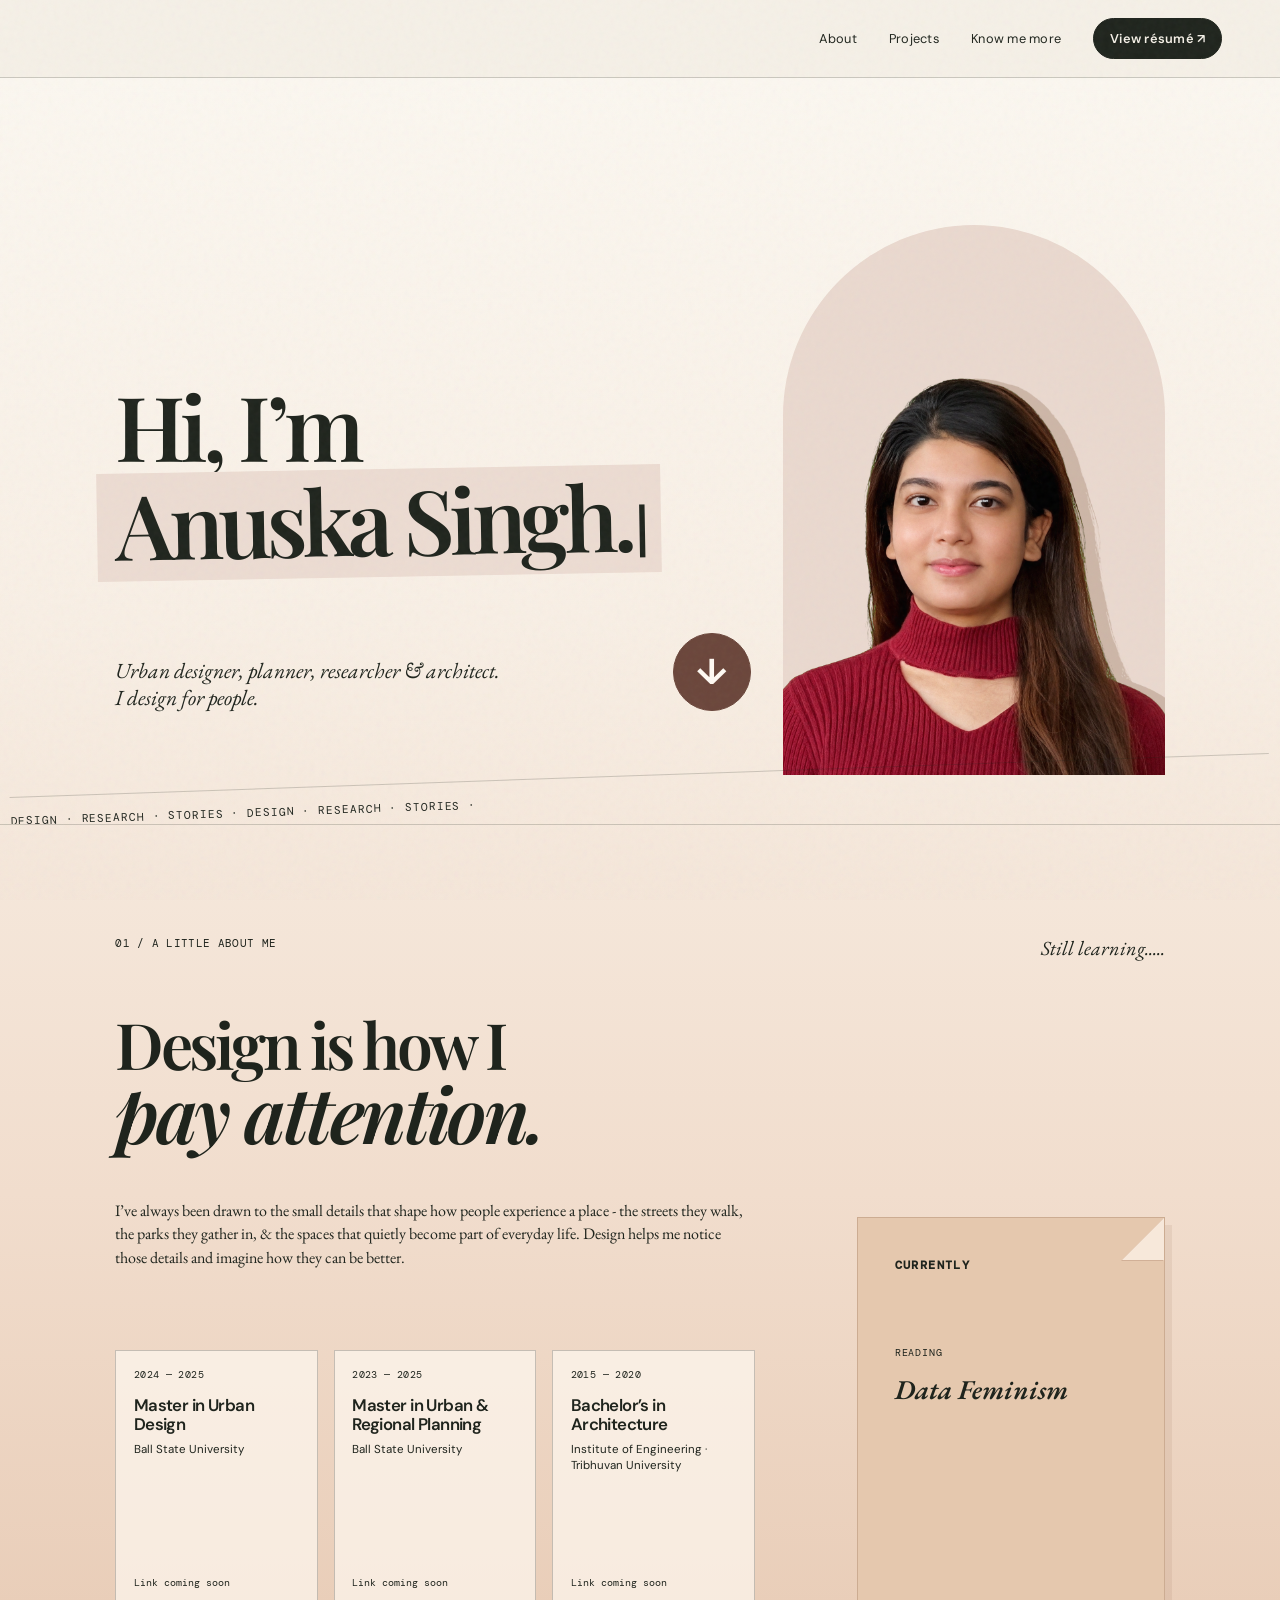
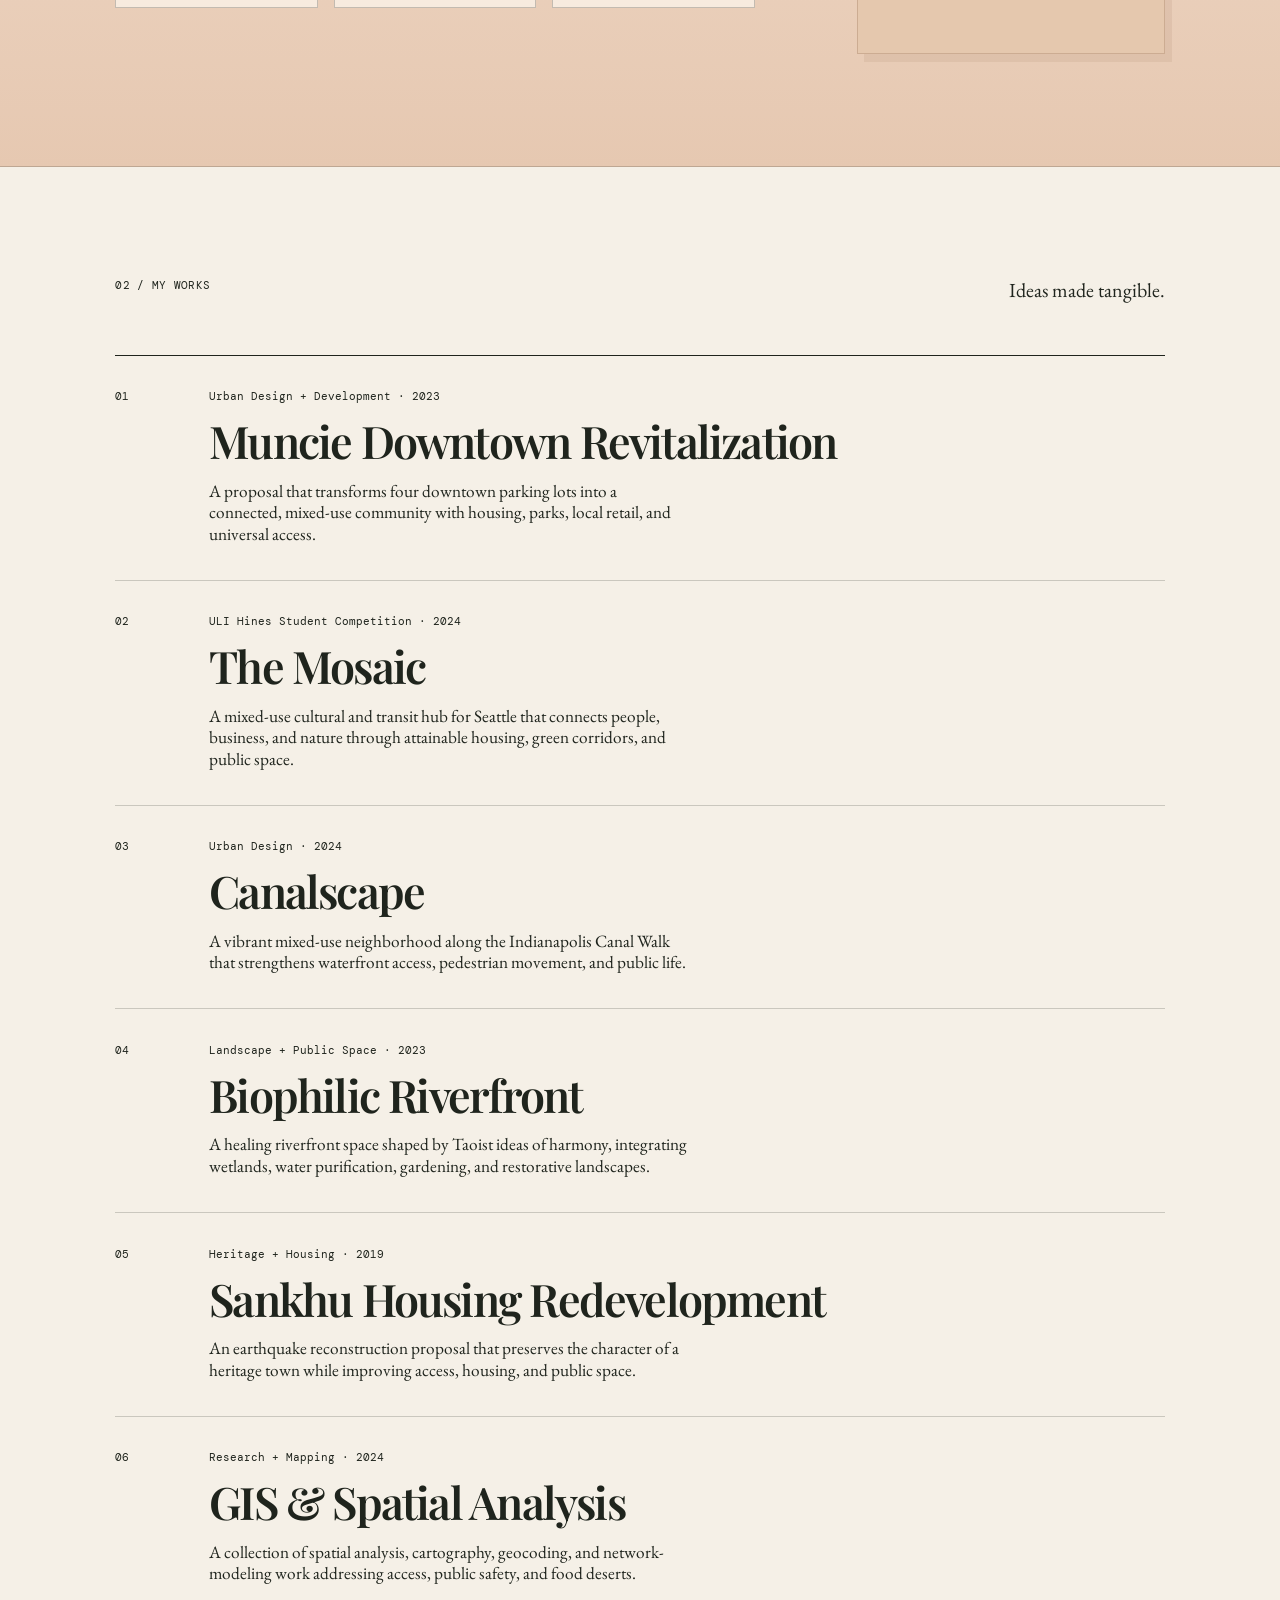
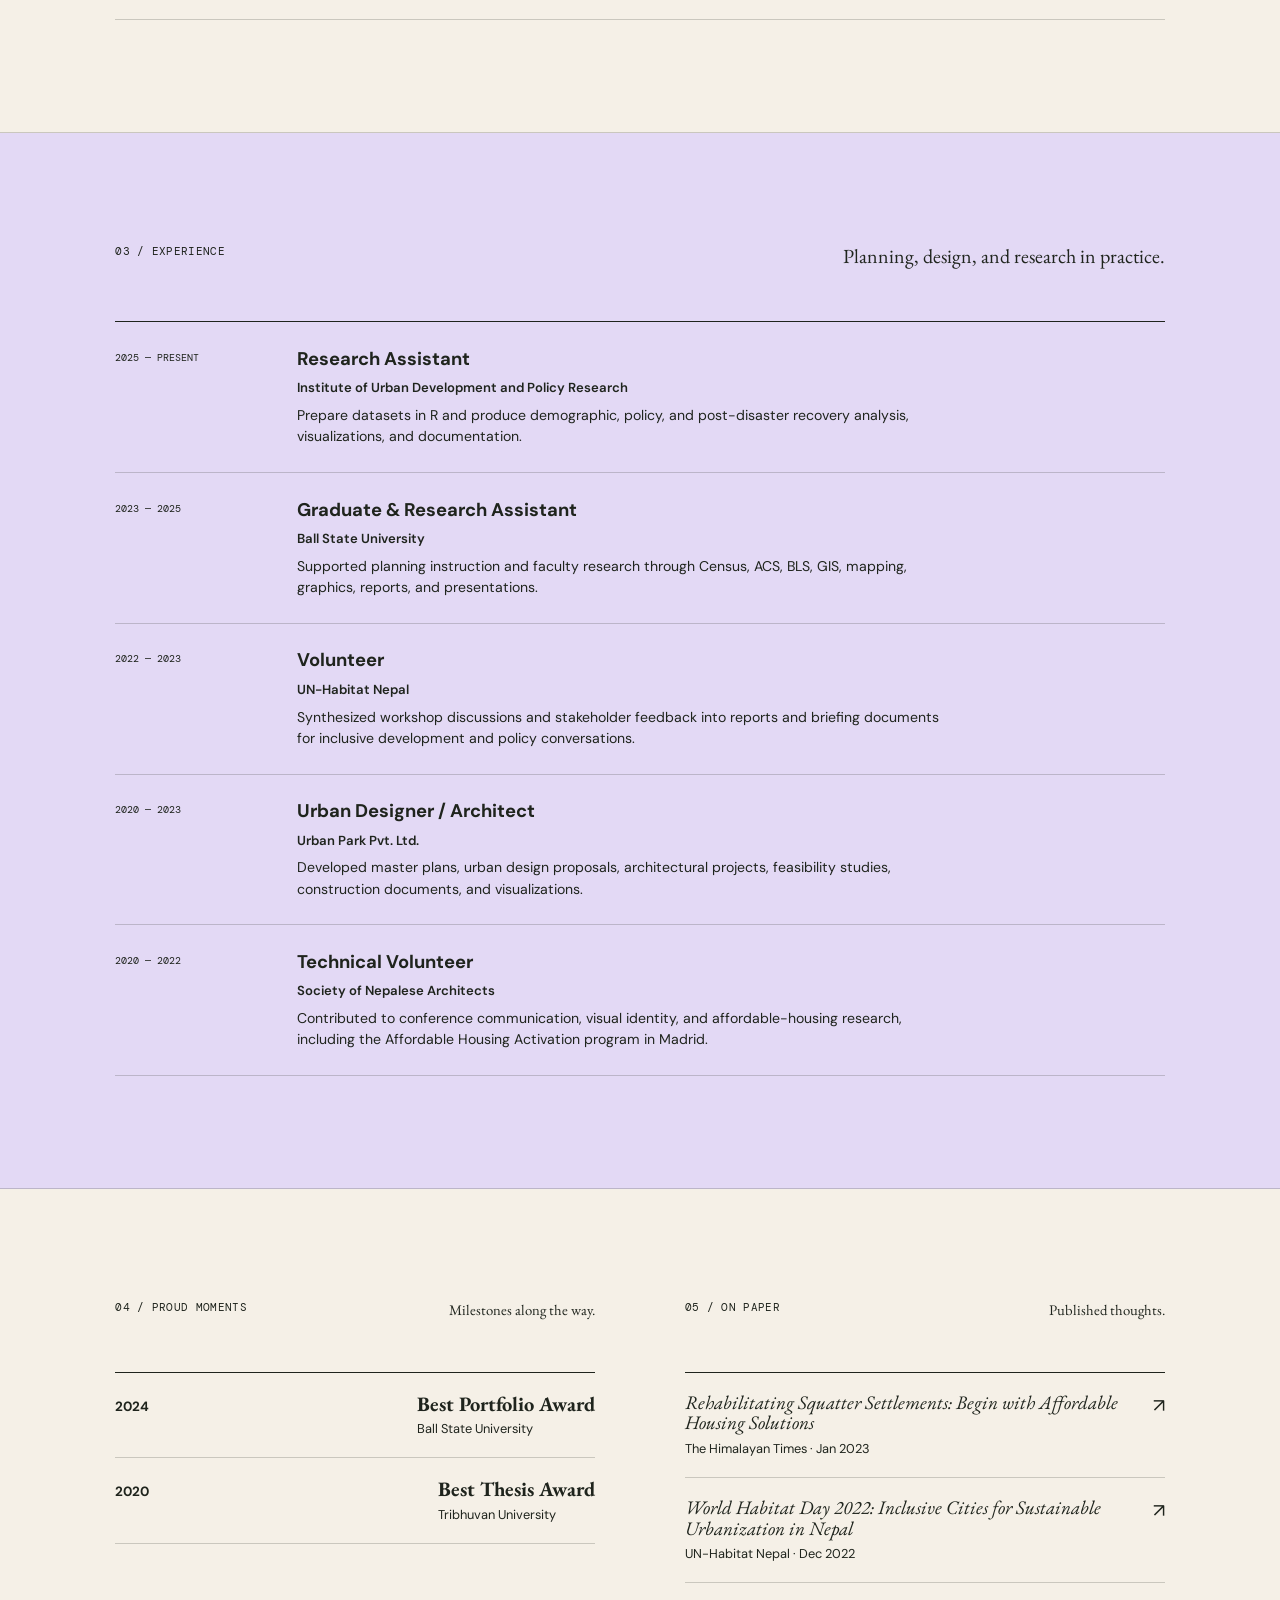
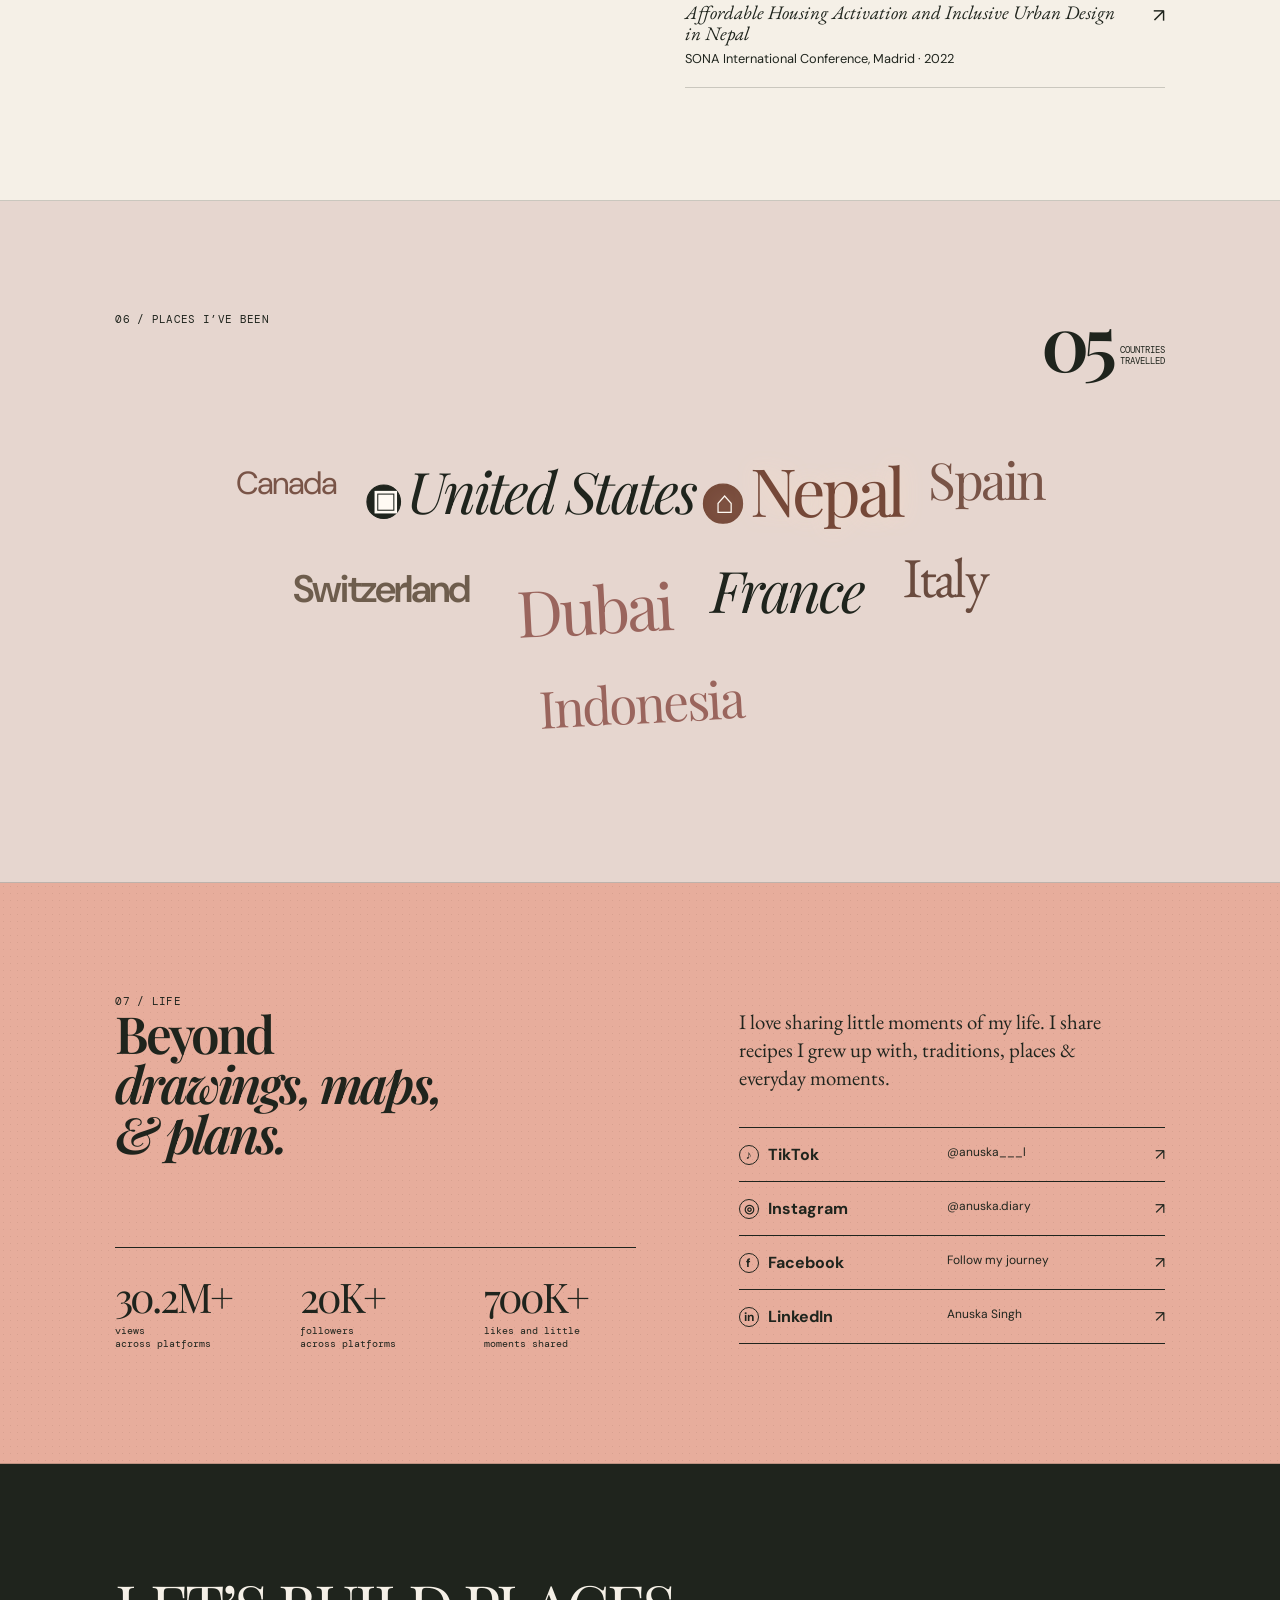
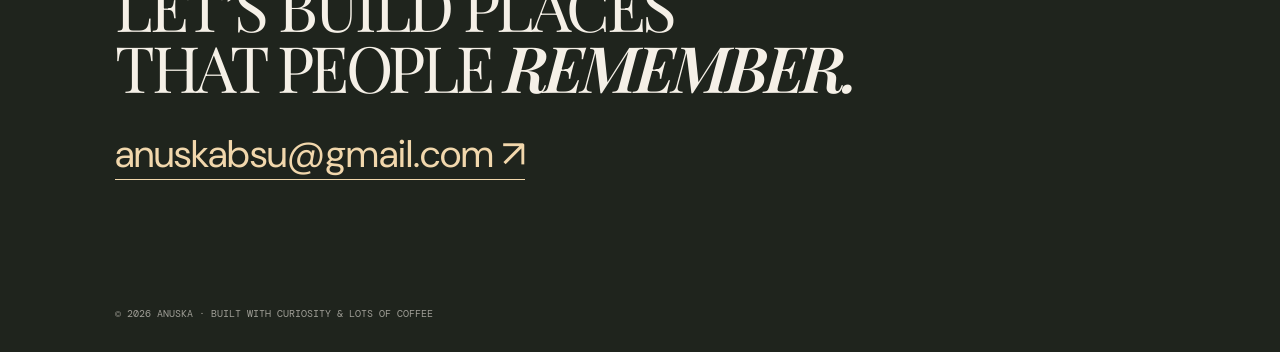
==== index.html @ 892e67b0 "Initial commit for portfolio site" ====
<!doctype html>
<html lang="en">
  <head>
    <meta charset="UTF-8" />
    <meta name="viewport" content="width=device-width, initial-scale=1.0" />
    <meta name="description" content="The portfolio of Anuska Singh — urban designer, planner, and researcher." />
    <title>Anuska Singh — Portfolio</title>
    <link rel="preconnect" href="https://fonts.googleapis.com" />
    <link rel="preconnect" href="https://fonts.gstatic.com" crossorigin />
    <link href="https://fonts.googleapis.com/css2?family=DM+Mono:wght@400;500&family=DM+Sans:opsz,wght@9..40,400;9..40,500;9..40,600;9..40,700&family=EB+Garamond:ital,wght@0,400;0,500;0,600;1,400;1,500;1,600&family=Playfair+Display:ital,wght@0,600;0,700;1,600&display=swap" rel="stylesheet" />
    <link rel="stylesheet" href="style.css" />
    <style>
      .travel-map-wrap { position:relative; overflow:hidden; border:1px solid rgba(31,36,29,.28); background:#fffaf3; aspect-ratio:1.82; }.travel-map-base { width:100%; height:100%; display:block; object-fit:cover; opacity:.88; mix-blend-mode:multiply; }.travel-route { position:absolute; inset:0; width:100%; height:100%; overflow:visible; }.travel-route path { fill:none; stroke:#6b463b; stroke-width:2.3; stroke-dasharray:8 10; animation:route-draw 6s linear infinite; }.travel-route .route-arrow { fill:#6b463b; }.map-pin { position:absolute; z-index:2; width:15px; height:15px; border:2px solid #fffaf3; border-radius:50%; background:#b66f5e; box-shadow:0 1px 7px #1f241d55; transform:translate(-50%,-50%); }.map-pin::after { content:attr(data-label); position:absolute; left:50%; bottom:calc(100% + .5rem); transform:translateX(-50%); padding:.25rem .4rem; background:#fffaf3e8; color:#1f241d; font:.55rem "DM Mono",monospace; white-space:nowrap; opacity:0; pointer-events:none; transition:opacity .2s; }.map-pin:hover::after { opacity:1; }.map-pin.home { width:22px; height:22px; background:#754838; box-shadow:0 0 0 5px #f5ddcac7, 0 1px 7px #1f241d55; animation:home-pulse 3.2s ease-in-out infinite; }.map-pin.current { width:19px; height:19px; background:#1f241d; box-shadow:0 0 0 4px #e7c3a8c7, 0 1px 7px #1f241d55; }.map-legend { position:absolute; left:1rem; bottom:1rem; z-index:3; display:flex; gap:1rem; padding:.6rem .75rem; background:#fffaf3e8; border:1px solid rgba(31,36,29,.2); font:.62rem "DM Mono",monospace; }.map-legend span { display:flex; align-items:center; gap:.35rem; }.map-dot { width:.65rem; height:.65rem; border-radius:50%; display:inline-block; }.home-dot { background:#754838; }.current-dot { background:#1f241d; }.travel-dot { width:.45rem; height:.45rem; background:#b66f5e; } @keyframes home-pulse { 50% { transform:translate(-50%,-50%) scale(1.13); } } @keyframes route-draw { to { stroke-dashoffset:-180; } } @media (max-width:700px) { .travel-map-wrap { aspect-ratio:1.2; }.travel-map-base { object-fit:cover; }.map-legend { left:.6rem; right:.6rem; bottom:.6rem; justify-content:space-between; gap:.25rem; font-size:.52rem; } }
      .travel-map-base { object-fit:contain; opacity:1; mix-blend-mode:normal; }.travel-route path { stroke-width:1.15; stroke-dasharray:2 4; animation:route-draw 8s linear infinite; }.route-dot { fill:#6b463b; }.map-pin { display:grid; place-items:center; color:#fffaf3; font:700 .55rem/1 "DM Sans",sans-serif; }.map-pin::before { content:"✦"; }.map-pin.home::before { content:"⌂"; font-size:.75rem; }.map-pin.current::before { content:"→"; font-size:.9rem; }.map-section .section-heading { align-items:flex-start; }.travel-summary { display:flex; align-items:flex-end; gap:.55rem; margin-left:auto; }.travel-summary strong { font:600 clamp(3.2rem,6vw,5.5rem)/.72 "Playfair Display",serif; letter-spacing:-.08em; }.travel-summary span { padding-bottom:.12rem; font:.57rem/1.15 "DM Mono",monospace; text-transform:uppercase; }.map-legend { top:1rem; right:1rem; bottom:auto; left:auto; align-items:center; gap:.7rem; padding:.7rem .9rem; border-radius:999px; background:#fffaf3ee; }.map-legend p { display:flex; flex-direction:column; margin:0; line-height:1; }.map-legend p b { font:.7rem "DM Sans",sans-serif; }.map-legend p span { margin-top:.22rem; font:.5rem "DM Mono",monospace; text-transform:uppercase; letter-spacing:.06em; }.map-legend > i { font:1.05rem/1 "EB Garamond",serif; font-style:normal; color:#9b6657; }.map-legend .map-dot { display:none; }.about-copy,.fact-card { min-width:0; }.about-copy > p { max-width:100%; font-size:.92rem; line-height:1.48; }.about-copy h2 em { display:inline-block; font-size:1.2em; }.fact-card { position:relative; overflow:hidden; background:#e5c8ae; border:1px solid #9a725b55; box-shadow:7px 8px 0 #9a725b20; padding:2.4rem 2.3rem 2.8rem; }.fact-card::before { content:""; position:absolute; top:0; right:0; width:0; height:0; border-style:solid; border-width:0 0 42px 42px; border-color:transparent transparent #f7e8da transparent; filter:drop-shadow(-1px 1px 0 #9a725b44); }.fact-card .eyebrow { margin-bottom:1.1rem; }.current-text { min-height:300px; margin-top:.2rem; font-family:"EB Garamond", Garamond, serif; }.flipbook { position:relative; min-height:300px; perspective:1000px; cursor:pointer; }.flipbook:focus-visible { outline:2px solid #6b463b; outline-offset:5px; }.flip-page { position:absolute; inset:0 0 2.6rem; backface-visibility:hidden; transform-origin:left center; transition:transform .65s cubic-bezier(.3,.8,.3,1), opacity .35s; }.flip-main { z-index:3; }.flip-reading { z-index:2; transform:rotateY(180deg); }.flip-location { z-index:1; transform:rotateY(180deg); }.flipbook[data-page="1"] .flip-main,.flipbook[data-page="2"] .flip-main { transform:rotateY(-180deg); opacity:0; }.flipbook[data-page="1"] .flip-reading { transform:rotateY(0); }.flipbook[data-page="2"] .flip-reading { transform:rotateY(-180deg); opacity:0; }.flipbook[data-page="2"] .flip-location { transform:rotateY(0); }.current-intro { display:block; margin-bottom:1.7rem; }.current-topics { display:block; margin-top:0; font:1.02rem/1.55 "EB Garamond", Garamond, serif; }.flip-reading,.flip-location { padding-top:2.4rem; }.flip-reading p,.flip-location p { margin:0 0 1rem; font:.62rem "DM Mono",monospace; letter-spacing:.08em; text-transform:uppercase; }.flip-reading strong,.flip-location strong { display:block; font:italic 1.7rem/1.1 "EB Garamond", Garamond, serif; }.current-reading,.current-location { margin-top:1.65rem; font:1rem/1.35 "EB Garamond", Garamond, serif; }.current-reading em { font-size:1.08em; }.current-location { margin-top:1.45rem; } @media (max-width:700px) { .travel-summary { margin-top:1.25rem; }.map-section .section-heading { display:grid; grid-template-columns:1fr auto; }.map-section .section-heading > p:last-child { grid-column:1; }.map-legend { top:.7rem; right:.7rem; padding:.55rem .7rem; }.current-text,.flipbook { min-height:260px; } }
      .credentials-section .credential-block .section-heading > p:last-child { font-size:1.05rem; }.credentials-section .credential-block:first-child .section-heading > p:last-child { font:700 1.05rem/1.15 "EB Garamond", Garamond, serif; }.credentials-section .credential-block:last-child .section-heading > p:last-child { font:700 italic 1.05rem/1.15 "Canela", "EB Garamond", Garamond, serif; }.publication-list a { align-items:flex-start; }.publication-list .publication-summary { max-height:0; margin:0; overflow:hidden; opacity:0; transform:translateY(-.2rem); color:#5f493c; font:italic .85rem/1.3 "EB Garamond", Garamond, serif; transition:max-height .28s ease, margin .28s ease, opacity .28s ease, transform .28s ease; }.publication-list a:hover .publication-summary,.publication-list a:focus-visible .publication-summary { max-height:4rem; margin-top:.7rem; opacity:1; transform:translateY(0); }.creator-stats { display:grid; grid-template-columns:repeat(3, minmax(0, 1fr)); gap:2rem; margin-top:5.5rem; }.creator-stats strong { font-size:clamp(2.1rem,3.2vw,3.5rem); }.creator-stats span { margin-top:.8rem; }.map-section { background:#e6d6cf; }.map-section .section-heading { margin-bottom:4rem; }.country-cloud { min-height:330px; display:flex; flex-wrap:wrap; align-content:center; justify-content:center; gap:1.4rem 3rem; padding:1.5rem 6vw 3rem; }.country { display:inline-block; transition:transform .22s ease, color .22s ease; }.country:hover { transform:translateY(-.16em) rotate(-2deg); }.country-nepal { order:2; transform:scale(1.3); }.country-1 { order:1; font-style:italic; }.country-2 { order:3; color:#9a655d; }.country-3 { order:5; color:#795447; }.country-4 { order:4; }.country:nth-child(6) { order:7; font-family:"EB Garamond", Garamond, serif; font-size:clamp(2.2rem,4.4vw,4.8rem); color:#6a4b3e; }.country:nth-child(7) { order:6; font-style:italic; }.country:nth-child(8) { order:8; color:#9a655d; }.country:nth-child(9) { order:0; font-family:"DM Sans",sans-serif; font-size:clamp(1.35rem,2.5vw,2.5rem); }.travel-map-wrap,.travel-map-base,.travel-route,.map-pin,.map-legend { display:none; } @media (max-width:700px) { .creator-stats { gap:1.1rem; margin-top:3.5rem; }.creator-stats strong { font-size:2rem; }.creator-stats span { font-size:.53rem; }.country-cloud { min-height:250px; gap:1rem 1.4rem; padding:1rem 0 2rem; } }
      .about-copy > p { font-size:1rem; }.credentials-section .credential-block .section-heading > p:last-child,.credentials-section .credential-block:first-child .section-heading > p:last-child,.credentials-section .credential-block:last-child .section-heading > p:last-child { font:400 .92rem/1.2 "EB Garamond", Garamond, serif; }.award-list h3 { font:700 1.28rem/1.08 "EB Garamond", Garamond, serif; }.award-list span { font:700 .84rem "DM Sans",sans-serif; }.publication-list h3 { font:italic 1.2rem/1.08 "Canela", "EB Garamond", Garamond, serif; }.map-section .section-heading { justify-content:space-between; }.country-nepal { color:#754838; }.country-nepal::after { content:none; }.country-1 { position:relative; color:#1f241d; transform:scale(1.12); }.country i { display:inline-grid; place-items:center; width:1.25em; height:1.25em; margin-right:.22em; border:1px solid currentColor; border-radius:50%; vertical-align:.12em; font:700 .48em/1 "DM Sans",sans-serif; font-style:normal; }.country-nepal i { background:#754838; border-color:#754838; color:#fffaf3; }.country-1 i { background:#1f241d; border-color:#1f241d; color:#fffaf3; }.creator-section { position:relative; overflow:hidden; }.creator-section::before { content:""; position:absolute; inset:0; opacity:.12; pointer-events:none; background-image:radial-gradient(#6b463b 0.6px, transparent .6px); background-size:7px 7px; }.creator-section > * { position:relative; }.fact-card .eyebrow { margin-bottom:2rem; font-size:.78rem; font-weight:700; letter-spacing:.11em; }.flip-main { padding-top:2.4rem; }.current-intro { margin-bottom:2rem; } @media (max-width:700px) { .about-copy > p { font-size:.98rem; }.credentials-section .credential-block .section-heading > p:last-child { font-size:.9rem; } }
    </style>
  </head>
  <body>
    <div class="grain" aria-hidden="true"></div>
    <header class="site-header">
      <nav aria-label="Primary navigation">
        <a href="#about">About</a>
        <a href="#work">Projects</a>
        <a href="#notes">Know me more</a>
      </nav>
      <a id="resume-nav" class="resume-link" href="#" target="_blank" rel="noreferrer">View résumé ↗</a>
    </header>

    <main id="top">
      <div class="intro-about">
      <section class="hero section">
        <div class="hero-grid">
          <div class="hero-copy">
            <h1>Hi, I’m<br /><span class="name-highlight">Anuska Singh.</span></h1>
            <div class="hero-bottom">
              <p id="intro">Urban designer, planner, researcher &amp; architect. I design places and experiences with people at the heart.</p>
              <a class="round-link" href="#about" aria-label="Read about Anuska">↓</a>
            </div>
          </div>
          <div class="hero-portrait-wrap"><img class="hero-portrait" src="assets/anuska-portrait.png" alt="Anuska Singh" /></div>
        </div>
        <div class="marquee" aria-hidden="true"><span>DESIGN · RESEARCH · STORIES · DESIGN · RESEARCH · STORIES · </span></div>
      </section>

      <section id="about" class="section about-section">
        <div class="section-heading"><p class="eyebrow">01 / A LITTLE ABOUT ME</p><p>Still learning.....</p></div>
        <div class="about-grid">
          <div class="about-copy">
            <h2>Design is how I<br /><em>pay attention.</em></h2>
            <p id="about-copy">I am interested in the places where people, systems, and culture meet. My practice moves between research, design, and storytelling to make complex things feel more human.</p>
            <div id="studies" class="study-list" aria-label="Education"></div>
          </div>
          <aside class="fact-card">
            <p class="eyebrow">CURRENTLY</p>
            <div id="currently" class="current-text">Learning, making, and collecting small observations.</div>
          </aside>
        </div>
      </section>
      </div>

      <section id="work" class="section work-section">
        <div class="section-heading"><p class="eyebrow">02 / MY WORKS</p><p>Ideas made tangible.</p></div>
        <div id="projects" class="project-list"></div>
      </section>

      <section id="experience" class="section experience-section">
        <div class="section-heading"><p class="eyebrow">03 / EXPERIENCE</p><p>Planning, design, and research in practice.</p></div>
        <div id="experience-list" class="experience-list"></div>
      </section>

      <section class="section credentials-section">
        <div class="credential-block"><div class="section-heading"><p class="eyebrow">04 / PROUD MOMENTS</p><p>Milestones along the way.</p></div><div id="awards" class="award-list"></div></div>
        <div class="credential-block"><div class="section-heading"><p class="eyebrow">05 / ON PAPER</p><p>Published thoughts.</p></div><div id="publications" class="publication-list"></div></div>
      </section>

      <section class="section map-section">
        <div class="section-heading"><p class="eyebrow">06 / PLACES I’VE BEEN</p><div class="travel-summary"><strong id="country-count-display">01</strong><span>countries<br />travelled</span></div></div>
        <div id="countries" class="country-cloud" aria-label="Countries Anuska has travelled to"></div>
      </section>

      <section id="notes" class="section creator-section">
        <p class="eyebrow">07 / LIFE</p>
        <div class="creator-content">
          <div class="creator-left">
            <h2>Beyond<br /><em>drawings, maps,<br />&amp; plans.</em></h2>
            <div class="creator-stats" aria-label="Content creation milestones"><div><strong>30.2M+</strong><span>views<br />across platforms</span></div><div><strong>20K+</strong><span>followers<br />across platforms</span></div><div><strong>700K+</strong><span>likes and little<br />moments shared</span></div></div>
          </div>
          <div><p id="creator-copy">A running record of experiments, adventures, and the little things worth noticing.</p><div id="creator-links" class="creator-links"></div></div>
        </div>
      </section>
    </main>

    <footer>
      <p>LET’S BUILD PLACES<br />THAT PEOPLE <em>REMEMBER.</em></p>
      <a id="email-link" href="mailto:hello@example.com">hello@example.com ↗</a>
      <p class="footer-small">© <span id="year"></span> ANUSKA · BUILT WITH CURIOSITY &amp; LOTS OF COFFEE</p>
    </footer>
    <script src="content.js"></script>
    <script src="script.js"></script>
  </body>
</html>
---- style.css ----
:root { --ink:#1f241d; --paper:#f5f0e7; --line:#1f241d33; --lime:#f1d7ac; --coral:#e7ad9c; --blue:#a9c6dc; --yellow:#eed5a2; --lilac:#d8c8e6; }
* { box-sizing:border-box; } html { scroll-behavior:smooth; } body { margin:0; color:var(--ink); background:var(--paper); font-family:"DM Sans",sans-serif; } .grain { position:fixed; pointer-events:none; inset:0; opacity:.09; z-index:5; background-image:url("data:image/svg+xml,%3Csvg viewBox='0 0 180 180' xmlns='http://www.w3.org/2000/svg'%3E%3Cfilter id='n'%3E%3CfeTurbulence type='fractalNoise' baseFrequency='.9' numOctaves='4' stitchTiles='stitch'/%3E%3C/filter%3E%3Crect width='100%25' height='100%25' filter='url(%23n)' opacity='.45'/%3E%3C/svg%3E"); }
.site-header { height:78px; padding:0 4.5vw; display:flex; align-items:center; justify-content:flex-end; gap:2rem; border-bottom:1px solid var(--line); position:relative; z-index:2; } nav { display:flex; gap:2rem; } nav a,.resume-link { color:inherit; text-decoration:none; font-size:.8rem; letter-spacing:.02em; } .resume-link { background:var(--ink); color:var(--paper); border:1px solid var(--ink); border-radius:999px; padding:.7rem 1rem; font-weight:600; transition:.2s; } .resume-link:hover { background:var(--lime); color:var(--ink); }
.intro-about { background:linear-gradient(to bottom, #fbf7f0 0%, #f8efe5 32%, #f1ddcd 66%, #e6c8b1 100%); }.section { padding:7rem 9vw; border-bottom:1px solid var(--line); } .eyebrow { margin:0; font-family:"DM Mono",monospace; letter-spacing:.03em; font-size:.66rem; } .hero { padding-top:9.2rem; padding-bottom:0; overflow:hidden; background:transparent; } h1,h2 { font-family:"Playfair Display",serif; letter-spacing:-.055em; line-height:.98; margin:0; font-weight:600; } h1 { font-size:clamp(3.4rem,7vw,7.2rem); } em { font-weight:600; } .hero-grid { display:grid; grid-template-columns:1.25fr .75fr; gap:2rem; align-items:end; } .name-highlight { display:inline-block; min-width:7ch; padding:.07em .2em .12em; margin-left:-.2em; background:#ecdcd2; transform:rotate(-1deg); } .name-highlight.typing::after { content:"|"; display:inline-block; margin-left:.06em; font-family:"DM Sans",sans-serif; font-size:.72em; font-weight:400; animation:blink .75s step-end infinite; } @keyframes blink { 50% { opacity:0; } } .hero-portrait-wrap { align-self:end; height:min(60vw,550px); min-height:410px; display:flex; justify-content:center; overflow:hidden; background:#ead9cf; border-radius:220px 220px 0 0; } .hero-portrait { width:110%; height:100%; object-fit:contain; object-position:center bottom; filter:drop-shadow(15px 0 0 #cdb6a7); } .hero-bottom { display:flex; justify-content:space-between; align-items:end; gap:1.3rem; margin:3.5rem 0 4rem; } .hero-bottom p { font:italic 1.35rem/1.25 "Canela", "EB Garamond", Garamond, serif; max-width:520px; margin:0; } .round-link { flex:0 0 auto; width:78px; height:78px; border:1px solid #6b463b; background:#6b463b; display:grid; place-items:center; border-radius:50%; text-decoration:none; color:#fffaf3; font-size:2.25rem; font-weight:700; line-height:1; transition:.2s; } .round-link:hover { background:#9a6e5c; border-color:#9a6e5c; color:#fff; transform:translateY(4px); } .marquee { width:120%; margin-left:-10%; white-space:nowrap; overflow:hidden; border-top:1px solid var(--line); padding:1rem 0 1.1rem; font-family:"DM Mono",monospace; font-size:.7rem; letter-spacing:.08em; transform:rotate(-2deg); }
.section-heading { display:flex; justify-content:space-between; gap:2rem; margin-bottom:3.3rem; }.section-heading > p:last-child { margin:0; font:1.25rem/1.15 "EB Garamond", Garamond, serif; }.about-section .section-heading > p:last-child { font-style:italic; }.project-list { border-top:1px solid var(--ink); }.project { color:inherit; text-decoration:none; display:grid; grid-template-columns:70px 1fr; gap:1.5rem; padding:2.1rem 1rem 2.15rem 0; border-bottom:1px solid var(--line); position:relative; overflow:hidden; transition:padding .25s; }.project:before { content:""; position:absolute; width:100%; height:100%; background:var(--accent); left:0; top:100%; transition:top .3s ease; z-index:-1; }.project:hover { padding-left:1rem; }.project:hover:before { top:0; }.coral{--accent:var(--coral)}.blue{--accent:var(--blue)}.yellow{--accent:var(--yellow)}.lilac{--accent:var(--lilac)}.project-number,.project-type { font-family:"DM Mono",monospace; font-size:.67rem; }.project-type { margin:0 0 .5rem; }.project h3 { font-family:"Playfair Display",serif; letter-spacing:-.04em; font-size:clamp(1.8rem,3.5vw,3.3rem); margin:0; font-weight:600; }.project h3 span { font-family:"DM Sans"; font-size:.65em; opacity:0; transition:.2s; }.project:hover h3 span { opacity:1; }.project-description { margin:.65rem 0 0; max-width:480px; font:1.08rem/1.25 "EB Garamond", Garamond, serif; }
.about-section { background:transparent; color:var(--ink); }.about-grid { display:grid; grid-template-columns:1.35fr .65fr; gap:8vw; align-items:start; }.about-copy h2,.creator-content h2 { font-size:clamp(2.6rem,5vw,5.2rem); }.about-copy > p { max-width:500px; font:1.12rem/1.4 "EB Garamond", Garamond, serif; margin:3rem 0 5rem; }.study-list { display:grid; grid-template-columns:repeat(3, minmax(180px, 1fr)); gap:1rem; margin-top:0; overflow-x:auto; padding-bottom:.4rem; }.study-card { display:flex; flex-direction:column; min-width:0; min-height:258px; padding:1.1rem; border:1px solid #1f241d3d; background:#fffaf3a8; color:var(--ink); text-decoration:none; transition:transform .22s ease, box-shadow .22s ease, background .22s ease; }.study-card:hover { transform:translateY(-6px) rotate(-.4deg); box-shadow:7px 8px 0 #6d5140; background:#fffaf3; }.study-mark { display:none; }.study-period { font:.6rem "DM Mono"; letter-spacing:.04em; }.study-card h3 { font:600 1.05rem/1.15 "DM Sans"; letter-spacing:-.035em; margin:.9rem 0 0; }.study-card p { font-size:.72rem; line-height:1.4; margin:.5rem 0 auto; }.study-card b,.study-card small { display:block; padding-top:1rem; font:.62rem "DM Mono"; }.study-card b { font-weight:500; }.fact-card { align-self:start; margin-top:clamp(10rem, 16vw, 13rem); background:#d6a17f; color:var(--ink); padding:2rem; min-height:430px; display:flex; flex-direction:column; }.current-text { font:1rem/1.35 "EB Garamond", Garamond, serif; margin:1.25rem 0 auto; }.current-intro { display:block; font:italic 1.55rem/1.08 "Canela", "EB Garamond", Garamond, serif; font-weight:600; }.current-topics { display:block; margin-top:1.1rem; }.current-location,.current-reading { display:block; margin-top:.9rem; font:.69rem/1.35 "DM Mono"; }.current-reading em { font-family:"EB Garamond", Garamond, serif; font-size:1rem; }.fact-number { display:none; }
.experience-section { background:#e3d9f5; }.experience-list { border-top:1px solid var(--ink); }.experience-list article { display:grid; grid-template-columns:150px 1fr; gap:2rem; padding:1.55rem 0; border-bottom:1px solid var(--line); }.experience-list > article > span { font:.65rem "DM Mono"; padding-top:.25rem; }.experience-list h3 { font-size:1.15rem; margin:0; }.experience-list p { max-width:650px; margin:.45rem 0 0; font-size:.88rem; line-height:1.5; }.experience-list .experience-organization { font-weight:600; font-size:.82rem; }
.credentials-section { display:grid; grid-template-columns:1fr 1fr; gap:7vw; }.award-list,.publication-list { border-top:1px solid var(--ink); }.award-list article,.publication-list a { display:flex; gap:1.2rem; justify-content:space-between; padding:1.25rem 0; border-bottom:1px solid var(--line); }.award-list span { font:.65rem "DM Mono"; padding-top:.3rem; }.award-list h3 { font:700 italic 1.3rem/1.05 "Canela", "EB Garamond", Garamond, serif; margin:0; }.publication-list h3 { font:700 1.2rem/1.08 "EB Garamond", Garamond, serif; margin:0; }.award-list p,.publication-list p { font-size:.8rem; margin:.35rem 0 0; }.publication-list a { color:inherit; text-decoration:none; transition:padding .2s; }.publication-list a:hover { padding-left:.4rem; }.publication-list a > span { font-size:1.2rem; }.map-section { position:relative; overflow:hidden; background:#e4d5cf; }.world-map { position:absolute; inset:18% 4% auto; width:92%; height:auto; color:#795447; opacity:.12; pointer-events:none; }.country-cloud { position:relative; z-index:1; display:flex; flex-wrap:wrap; align-items:center; justify-content:center; gap:.7rem 1.5rem; padding:2rem 0; }.country { font-family:"Playfair Display"; font-size:clamp(1.8rem,4vw,4rem); letter-spacing:-.05em; }.country-nepal { position:relative; color:#754838; transform:scale(1.28); z-index:2; text-shadow:0 0 18px #f5ddca; }.country-nepal::after { content:"✦"; position:absolute; top:-.7em; right:-.7em; font:1rem "DM Sans"; color:#b86e57; }.country:nth-child(3n){transform:translateY(-.22em);color:#795447}.country:nth-child(4n){transform:translateY(.28em) rotate(-3deg);color:#9a655d}.country:nth-child(5n){font-family:"DM Sans";font-weight:600;font-size:clamp(1.4rem,3vw,3rem);color:#6e5d4d}.country-1{font-style:italic}.country-2{color:#a87062}.country-3{font-size:clamp(2.5rem,5vw,5rem)}.country-4{font-family:"DM Sans";font-weight:600}
.creator-section { background:var(--coral); }.creator-content { display:grid; grid-template-columns:1.1fr .9fr; gap:8vw; align-items:start; }.creator-content h2 { font-size:clamp(2.4rem,4vw,4.1rem); }.creator-content > div > p { font:1.3rem/1.35 "EB Garamond", Garamond, serif; margin:0 0 2.2rem; max-width:390px; }.creator-stats { display:flex; gap:1.8rem; margin-top:5rem; padding-top:2rem; border-top:1px solid var(--ink); }.creator-stats div { display:flex; flex-direction:column; }.creator-stats strong { font:clamp(2.5rem,4vw,4.4rem)/.8 "Playfair Display"; letter-spacing:-.07em; }.creator-stats span { margin-top:.7rem; font:.62rem/1.3 "DM Mono"; }.creator-links { border-top:1px solid var(--ink); }.creator-links a { color:inherit; display:grid; grid-template-columns:1fr 1fr auto; padding:1rem 0; border-bottom:1px solid var(--ink); text-decoration:none; transition:padding .2s; }.creator-links a:hover { padding-left:.4rem; }.creator-links a span { display:flex; align-items:center; gap:.6rem; font-weight:700; }.creator-links i { width:1.25rem; height:1.25rem; display:inline-grid; place-items:center; border:1px solid currentColor; border-radius:50%; font:700 .75rem/1 "DM Sans"; font-style:normal; }.creator-links small { font-size:.75rem; } .creator-links b { font-weight:400; }
footer { background:var(--ink); color:var(--paper); padding:7rem 9vw 2rem; } footer > p:first-child { font:clamp(2.5rem,5vw,5.5rem)/.95 "Playfair Display"; letter-spacing:-.055em; max-width:850px; margin:0 0 2rem; } footer a { color:var(--lime); font-size:clamp(1.3rem,3vw,2.5rem); text-decoration:none; border-bottom:1px solid var(--lime); }.footer-small { font:.6rem "DM Mono"; color:#f5f0e799; margin:8rem 0 0; }
@media (max-width:700px) { .site-header { padding:0 6vw; height:65px; } nav { display:none; }.resume-link { padding:.55rem .7rem; font-size:.68rem; }.section { padding:5rem 6vw; }.hero { padding-top:4.5rem; padding-bottom:0; }.hero-grid { grid-template-columns:1fr; gap:1.5rem; }.hero-copy { display:contents; }.hero h1 { order:0; }.hero-portrait-wrap { order:1; width:min(84vw,390px); height:390px; min-height:0; margin:0 auto; }.hero-bottom { order:2; margin:1rem 0 3.2rem; align-items:center; }.hero-bottom p { font-size:1.05rem; max-width:280px; }.round-link { width:62px; height:62px; font-size:1.85rem; }.section-heading { display:block; }.section-heading > p:last-child { margin-top:.7rem; }.project { grid-template-columns:35px 1fr; gap:.6rem; }.about-grid,.credentials-section,.creator-content { grid-template-columns:1fr; gap:3rem; }.study-list { grid-template-columns:repeat(3, minmax(215px, 1fr)); margin-top:0; }.study-card { min-height:235px; }.experience-list article { grid-template-columns:1fr; gap:.55rem; }.fact-card { min-height:0; margin-top:0; }.credentials-section { gap:5rem; }.country-cloud { gap:.6rem 1rem; }.creator-content { align-items:start; }.creator-stats { gap:1.2rem; } footer { padding:5rem 6vw 1.5rem; } }
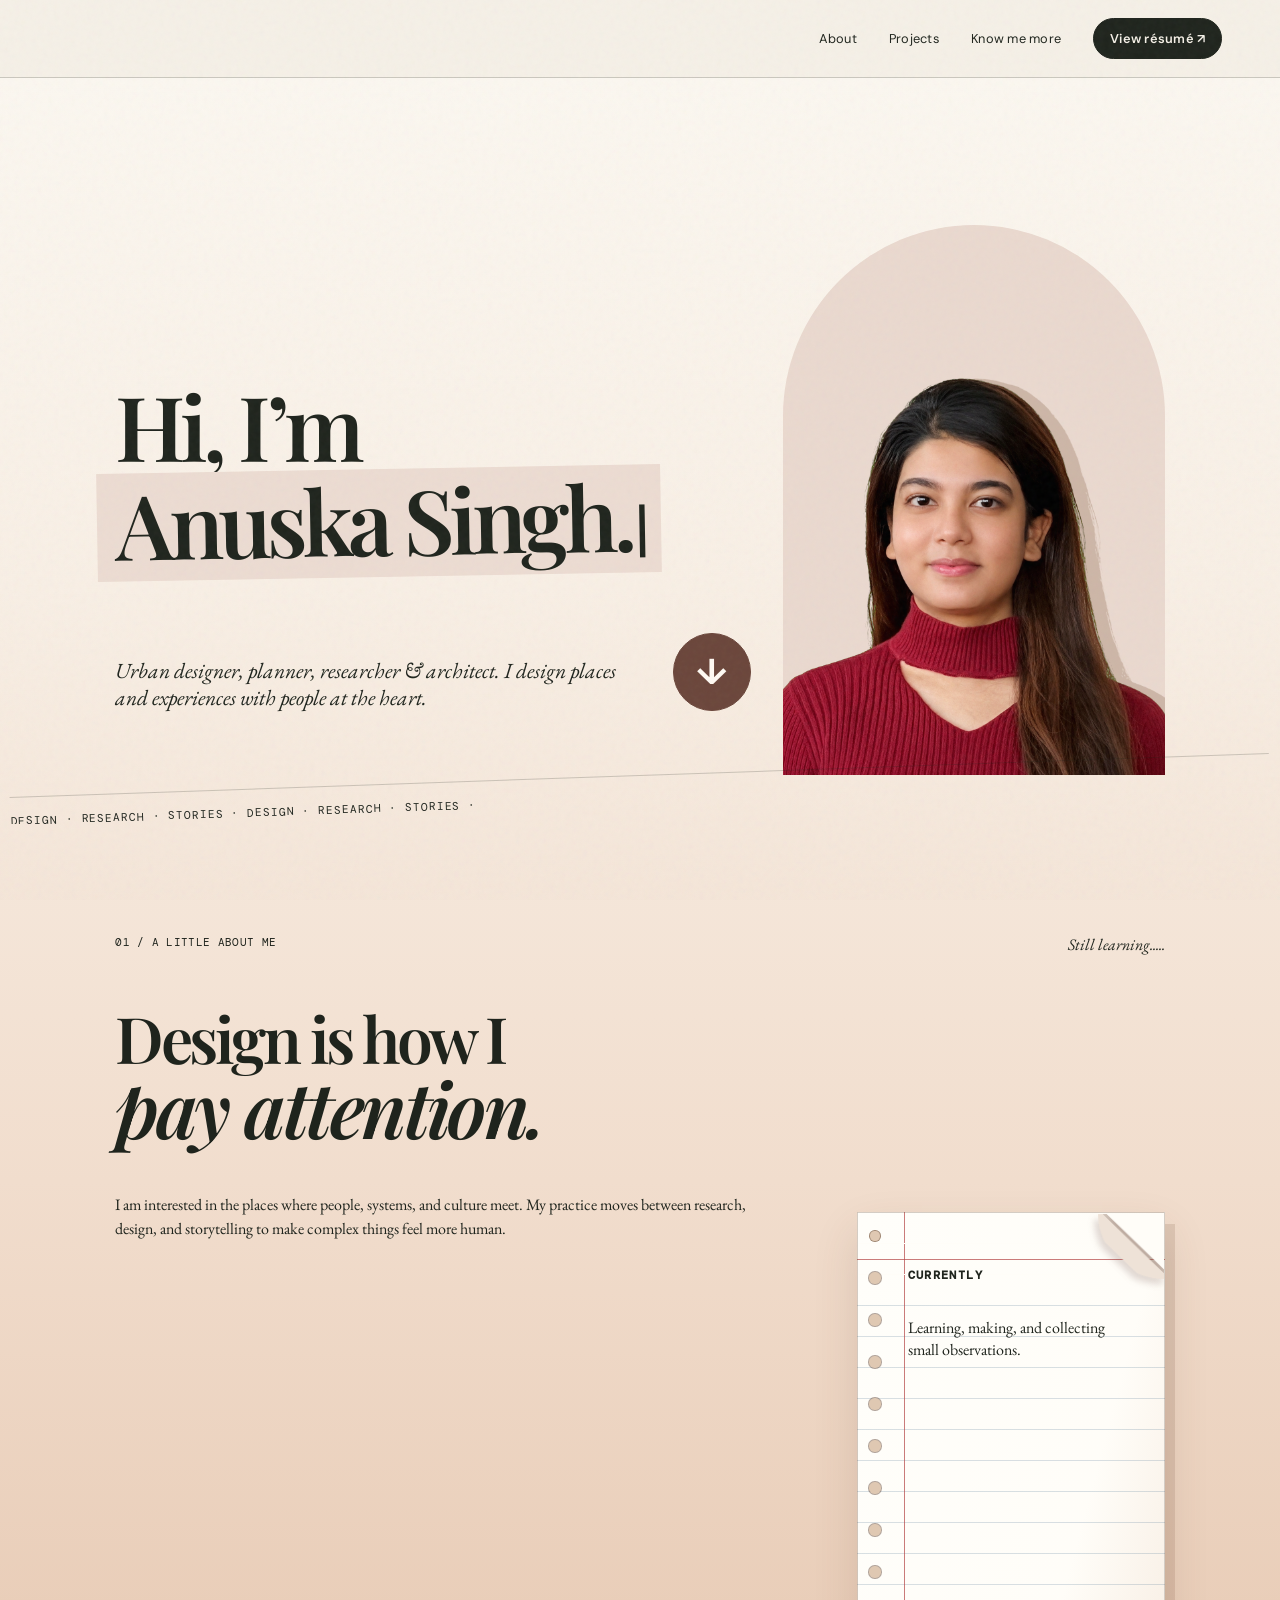
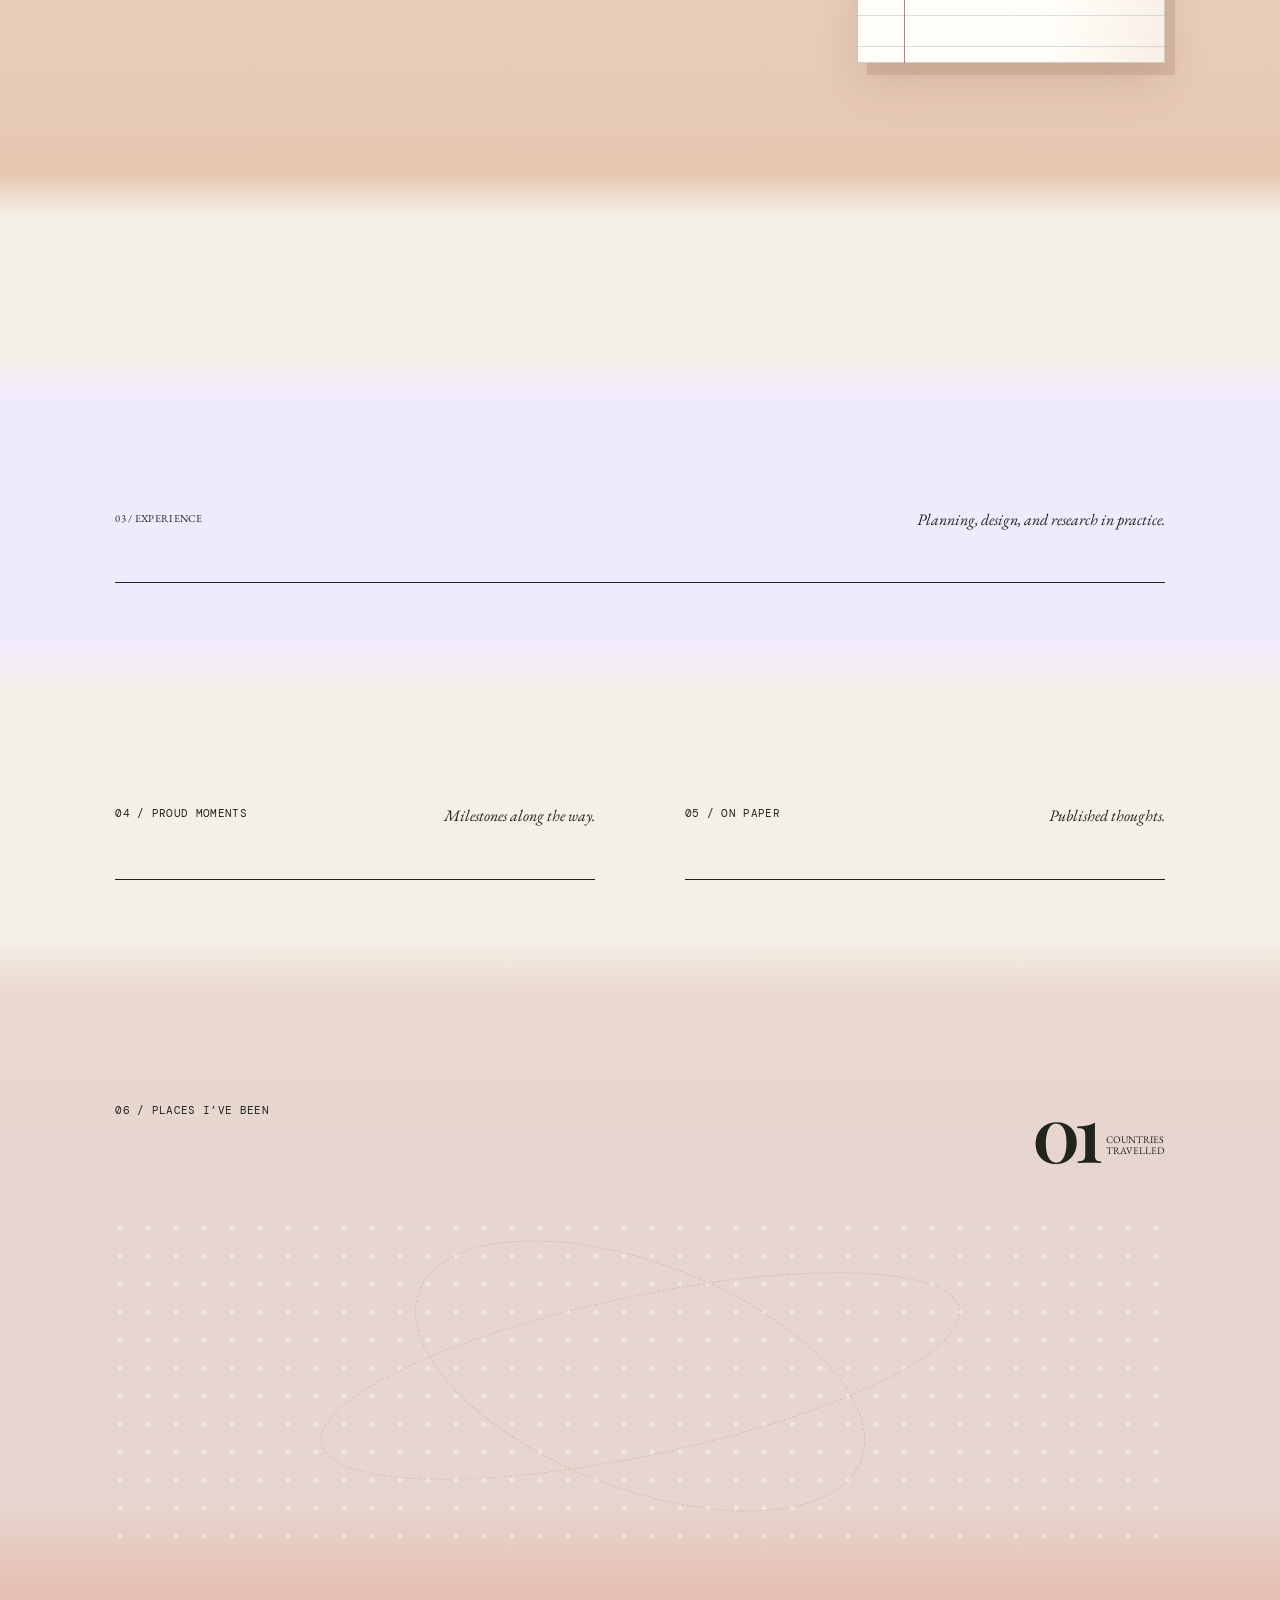
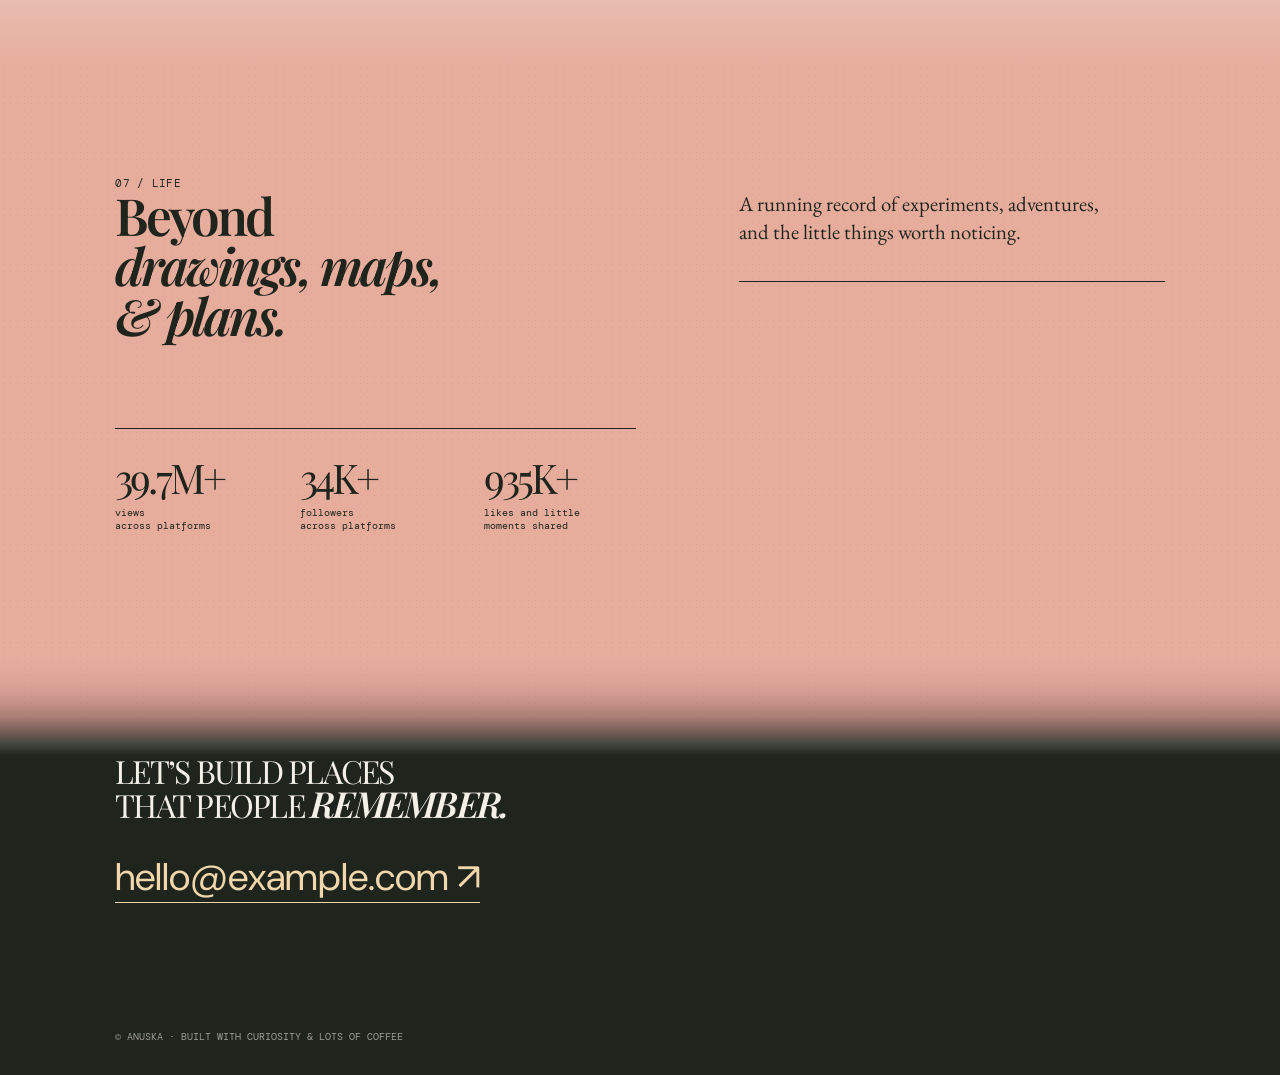
==== commit b1448baa: "Update portfolio content, project pages, assets, and styling" ====
--- a/index.html
+++ b/index.html
@@ -8,13 +8,25 @@
     <link rel="preconnect" href="https://fonts.googleapis.com" />
     <link rel="preconnect" href="https://fonts.gstatic.com" crossorigin />
     <link href="https://fonts.googleapis.com/css2?family=DM+Mono:wght@400;500&family=DM+Sans:opsz,wght@9..40,400;9..40,500;9..40,600;9..40,700&family=EB+Garamond:ital,wght@0,400;0,500;0,600;1,400;1,500;1,600&family=Playfair+Display:ital,wght@0,600;0,700;1,600&display=swap" rel="stylesheet" />
-    <link rel="stylesheet" href="style.css" />
+    <link rel="stylesheet" href="style.css?v=paper-white-v117" />
     <style>
       .travel-map-wrap { position:relative; overflow:hidden; border:1px solid rgba(31,36,29,.28); background:#fffaf3; aspect-ratio:1.82; }.travel-map-base { width:100%; height:100%; display:block; object-fit:cover; opacity:.88; mix-blend-mode:multiply; }.travel-route { position:absolute; inset:0; width:100%; height:100%; overflow:visible; }.travel-route path { fill:none; stroke:#6b463b; stroke-width:2.3; stroke-dasharray:8 10; animation:route-draw 6s linear infinite; }.travel-route .route-arrow { fill:#6b463b; }.map-pin { position:absolute; z-index:2; width:15px; height:15px; border:2px solid #fffaf3; border-radius:50%; background:#b66f5e; box-shadow:0 1px 7px #1f241d55; transform:translate(-50%,-50%); }.map-pin::after { content:attr(data-label); position:absolute; left:50%; bottom:calc(100% + .5rem); transform:translateX(-50%); padding:.25rem .4rem; background:#fffaf3e8; color:#1f241d; font:.55rem "DM Mono",monospace; white-space:nowrap; opacity:0; pointer-events:none; transition:opacity .2s; }.map-pin:hover::after { opacity:1; }.map-pin.home { width:22px; height:22px; background:#754838; box-shadow:0 0 0 5px #f5ddcac7, 0 1px 7px #1f241d55; animation:home-pulse 3.2s ease-in-out infinite; }.map-pin.current { width:19px; height:19px; background:#1f241d; box-shadow:0 0 0 4px #e7c3a8c7, 0 1px 7px #1f241d55; }.map-legend { position:absolute; left:1rem; bottom:1rem; z-index:3; display:flex; gap:1rem; padding:.6rem .75rem; background:#fffaf3e8; border:1px solid rgba(31,36,29,.2); font:.62rem "DM Mono",monospace; }.map-legend span { display:flex; align-items:center; gap:.35rem; }.map-dot { width:.65rem; height:.65rem; border-radius:50%; display:inline-block; }.home-dot { background:#754838; }.current-dot { background:#1f241d; }.travel-dot { width:.45rem; height:.45rem; background:#b66f5e; } @keyframes home-pulse { 50% { transform:translate(-50%,-50%) scale(1.13); } } @keyframes route-draw { to { stroke-dashoffset:-180; } } @media (max-width:700px) { .travel-map-wrap { aspect-ratio:1.2; }.travel-map-base { object-fit:cover; }.map-legend { left:.6rem; right:.6rem; bottom:.6rem; justify-content:space-between; gap:.25rem; font-size:.52rem; } }
       .travel-map-base { object-fit:contain; opacity:1; mix-blend-mode:normal; }.travel-route path { stroke-width:1.15; stroke-dasharray:2 4; animation:route-draw 8s linear infinite; }.route-dot { fill:#6b463b; }.map-pin { display:grid; place-items:center; color:#fffaf3; font:700 .55rem/1 "DM Sans",sans-serif; }.map-pin::before { content:"✦"; }.map-pin.home::before { content:"⌂"; font-size:.75rem; }.map-pin.current::before { content:"→"; font-size:.9rem; }.map-section .section-heading { align-items:flex-start; }.travel-summary { display:flex; align-items:flex-end; gap:.55rem; margin-left:auto; }.travel-summary strong { font:600 clamp(3.2rem,6vw,5.5rem)/.72 "Playfair Display",serif; letter-spacing:-.08em; }.travel-summary span { padding-bottom:.12rem; font:.57rem/1.15 "DM Mono",monospace; text-transform:uppercase; }.map-legend { top:1rem; right:1rem; bottom:auto; left:auto; align-items:center; gap:.7rem; padding:.7rem .9rem; border-radius:999px; background:#fffaf3ee; }.map-legend p { display:flex; flex-direction:column; margin:0; line-height:1; }.map-legend p b { font:.7rem "DM Sans",sans-serif; }.map-legend p span { margin-top:.22rem; font:.5rem "DM Mono",monospace; text-transform:uppercase; letter-spacing:.06em; }.map-legend > i { font:1.05rem/1 "EB Garamond",serif; font-style:normal; color:#9b6657; }.map-legend .map-dot { display:none; }.about-copy,.fact-card { min-width:0; }.about-copy > p { max-width:100%; font-size:.92rem; line-height:1.48; }.about-copy h2 em { display:inline-block; font-size:1.2em; }.fact-card { position:relative; overflow:hidden; background:#e5c8ae; border:1px solid #9a725b55; box-shadow:7px 8px 0 #9a725b20; padding:2.4rem 2.3rem 2.8rem; }.fact-card::before { content:""; position:absolute; top:0; right:0; width:0; height:0; border-style:solid; border-width:0 0 42px 42px; border-color:transparent transparent #f7e8da transparent; filter:drop-shadow(-1px 1px 0 #9a725b44); }.fact-card .eyebrow { margin-bottom:1.1rem; }.current-text { min-height:300px; margin-top:.2rem; font-family:"EB Garamond", Garamond, serif; }.flipbook { position:relative; min-height:300px; perspective:1000px; cursor:pointer; }.flipbook:focus-visible { outline:2px solid #6b463b; outline-offset:5px; }.flip-page { position:absolute; inset:0 0 2.6rem; backface-visibility:hidden; transform-origin:left center; transition:transform .65s cubic-bezier(.3,.8,.3,1), opacity .35s; }.flip-main { z-index:3; }.flip-reading { z-index:2; transform:rotateY(180deg); }.flip-location { z-index:1; transform:rotateY(180deg); }.flipbook[data-page="1"] .flip-main,.flipbook[data-page="2"] .flip-main { transform:rotateY(-180deg); opacity:0; }.flipbook[data-page="1"] .flip-reading { transform:rotateY(0); }.flipbook[data-page="2"] .flip-reading { transform:rotateY(-180deg); opacity:0; }.flipbook[data-page="2"] .flip-location { transform:rotateY(0); }.current-intro { display:block; margin-bottom:1.7rem; }.current-topics { display:block; margin-top:0; font:1.02rem/1.55 "EB Garamond", Garamond, serif; }.flip-reading,.flip-location { padding-top:2.4rem; }.flip-reading p,.flip-location p { margin:0 0 1rem; font:.62rem "DM Mono",monospace; letter-spacing:.08em; text-transform:uppercase; }.flip-reading strong,.flip-location strong { display:block; font:italic 1.7rem/1.1 "EB Garamond", Garamond, serif; }.current-reading,.current-location { margin-top:1.65rem; font:1rem/1.35 "EB Garamond", Garamond, serif; }.current-reading em { font-size:1.08em; }.current-location { margin-top:1.45rem; } @media (max-width:700px) { .travel-summary { margin-top:1.25rem; }.map-section .section-heading { display:grid; grid-template-columns:1fr auto; }.map-section .section-heading > p:last-child { grid-column:1; }.map-legend { top:.7rem; right:.7rem; padding:.55rem .7rem; }.current-text,.flipbook { min-height:260px; } }
       .credentials-section .credential-block .section-heading > p:last-child { font-size:1.05rem; }.credentials-section .credential-block:first-child .section-heading > p:last-child { font:700 1.05rem/1.15 "EB Garamond", Garamond, serif; }.credentials-section .credential-block:last-child .section-heading > p:last-child { font:700 italic 1.05rem/1.15 "Canela", "EB Garamond", Garamond, serif; }.publication-list a { align-items:flex-start; }.publication-list .publication-summary { max-height:0; margin:0; overflow:hidden; opacity:0; transform:translateY(-.2rem); color:#5f493c; font:italic .85rem/1.3 "EB Garamond", Garamond, serif; transition:max-height .28s ease, margin .28s ease, opacity .28s ease, transform .28s ease; }.publication-list a:hover .publication-summary,.publication-list a:focus-visible .publication-summary { max-height:4rem; margin-top:.7rem; opacity:1; transform:translateY(0); }.creator-stats { display:grid; grid-template-columns:repeat(3, minmax(0, 1fr)); gap:2rem; margin-top:5.5rem; }.creator-stats strong { font-size:clamp(2.1rem,3.2vw,3.5rem); }.creator-stats span { margin-top:.8rem; }.map-section { background:#e6d6cf; }.map-section .section-heading { margin-bottom:4rem; }.country-cloud { min-height:330px; display:flex; flex-wrap:wrap; align-content:center; justify-content:center; gap:1.4rem 3rem; padding:1.5rem 6vw 3rem; }.country { display:inline-block; transition:transform .22s ease, color .22s ease; }.country:hover { transform:translateY(-.16em) rotate(-2deg); }.country-nepal { order:2; transform:scale(1.3); }.country-1 { order:1; font-style:italic; }.country-2 { order:3; color:#9a655d; }.country-3 { order:5; color:#795447; }.country-4 { order:4; }.country:nth-child(6) { order:7; font-family:"EB Garamond", Garamond, serif; font-size:clamp(2.2rem,4.4vw,4.8rem); color:#6a4b3e; }.country:nth-child(7) { order:6; font-style:italic; }.country:nth-child(8) { order:8; color:#9a655d; }.country:nth-child(9) { order:0; font-family:"DM Sans",sans-serif; font-size:clamp(1.35rem,2.5vw,2.5rem); }.travel-map-wrap,.travel-map-base,.travel-route,.map-pin,.map-legend { display:none; } @media (max-width:700px) { .creator-stats { gap:1.1rem; margin-top:3.5rem; }.creator-stats strong { font-size:2rem; }.creator-stats span { font-size:.53rem; }.country-cloud { min-height:250px; gap:1rem 1.4rem; padding:1rem 0 2rem; } }
       .about-copy > p { font-size:1rem; }.credentials-section .credential-block .section-heading > p:last-child,.credentials-section .credential-block:first-child .section-heading > p:last-child,.credentials-section .credential-block:last-child .section-heading > p:last-child { font:400 .92rem/1.2 "EB Garamond", Garamond, serif; }.award-list h3 { font:700 1.28rem/1.08 "EB Garamond", Garamond, serif; }.award-list span { font:700 .84rem "DM Sans",sans-serif; }.publication-list h3 { font:italic 1.2rem/1.08 "Canela", "EB Garamond", Garamond, serif; }.map-section .section-heading { justify-content:space-between; }.country-nepal { color:#754838; }.country-nepal::after { content:none; }.country-1 { position:relative; color:#1f241d; transform:scale(1.12); }.country i { display:inline-grid; place-items:center; width:1.25em; height:1.25em; margin-right:.22em; border:1px solid currentColor; border-radius:50%; vertical-align:.12em; font:700 .48em/1 "DM Sans",sans-serif; font-style:normal; }.country-nepal i { background:#754838; border-color:#754838; color:#fffaf3; }.country-1 i { background:#1f241d; border-color:#1f241d; color:#fffaf3; }.creator-section { position:relative; overflow:hidden; }.creator-section::before { content:""; position:absolute; inset:0; opacity:.12; pointer-events:none; background-image:radial-gradient(#6b463b 0.6px, transparent .6px); background-size:7px 7px; }.creator-section > * { position:relative; }.fact-card .eyebrow { margin-bottom:2rem; font-size:.78rem; font-weight:700; letter-spacing:.11em; }.flip-main { padding-top:2.4rem; }.current-intro { margin-bottom:2rem; } @media (max-width:700px) { .about-copy > p { font-size:.98rem; }.credentials-section .credential-block .section-heading > p:last-child { font-size:.9rem; } }
     </style>
+    <link rel="stylesheet" href="experience-logos.css?v=right-aligned-logos-v7" />
+    <link rel="stylesheet" href="experience-circles.css?v=consistent-circles-v10" />
+    <link rel="stylesheet" href="experience-logo-refinements.css?v=logo-refinements-v11" />
+    <link rel="stylesheet" href="typography-travel.css?v=section-labels-v9" />
+    <link rel="stylesheet" href="polish.css?v=footer-dark-title-v22" />
+    <link rel="stylesheet" href="experience-travel-reading.css?v=live-nepal-arrival-v46" />
+    <link rel="stylesheet" href="section-transitions.css?v=smooth-footer-blend-v114" />
+    <link rel="stylesheet" href="project-hover-colors.css?v=pastel-project-hover-v21" />
+  <link rel="stylesheet" href="project-sections.css?v=project-heading-v5" />
+    <link rel="stylesheet" href="award-hover-images.css?v=award-transparent-slide-v37" />
+  <link rel="stylesheet" href="ud-collage.css?v=study-align-v114" />
+    <link rel="stylesheet" href="currently-notepad.css?v=paper-white-v126" />
   </head>
   <body>
     <div class="grain" aria-hidden="true"></div>
@@ -60,8 +72,7 @@
       </div>
 
       <section id="work" class="section work-section">
-        <div class="section-heading"><p class="eyebrow">02 / MY WORKS</p><p>Ideas made tangible.</p></div>
-        <div id="projects" class="project-list"></div>
+        <div id="projects" class="project-pages"></div>
       </section>
 
       <section id="experience" class="section experience-section">
@@ -84,19 +95,111 @@
         <div class="creator-content">
           <div class="creator-left">
             <h2>Beyond<br /><em>drawings, maps,<br />&amp; plans.</em></h2>
-            <div class="creator-stats" aria-label="Content creation milestones"><div><strong>30.2M+</strong><span>views<br />across platforms</span></div><div><strong>20K+</strong><span>followers<br />across platforms</span></div><div><strong>700K+</strong><span>likes and little<br />moments shared</span></div></div>
+            <div class="creator-stats" aria-label="Content creation milestones"><div><strong>39.7M+</strong><span>views<br />across platforms</span></div><div><strong>34K+</strong><span>followers<br />across platforms</span></div><div><strong>935K+</strong><span>likes and little<br />moments shared</span></div></div>
           </div>
           <div><p id="creator-copy">A running record of experiments, adventures, and the little things worth noticing.</p><div id="creator-links" class="creator-links"></div></div>
         </div>
       </section>
     </main>
+
+    <div id="ud-collage" class="ud-collage-modal" role="dialog" aria-modal="true" aria-labelledby="ud-collage-title" hidden>
+      <section class="ud-collage-shell">
+        <header class="ud-collage-header">
+          <div>
+            <p class="ud-collage-kicker">MASTER IN URBAN DESIGN · 2024—2025</p>
+            <h2 id="ud-collage-title">A year of <em>making places.</em></h2>
+          </div>
+          <button class="ud-collage-close" type="button" aria-label="Close photo collage">×</button>
+        </header>
+        <p class="ud-collage-note">Presentations, studio corners, field observations, friendships, and the small moments that shaped one year of becoming an urban designer.</p>
+        <div class="ud-collage-stage">
+        <div class="ud-collage-grid">
+          <figure tabindex="0" role="button" data-size="hero" data-date="Fall 2024" data-memory="The first day felt full of possibility &amp; excitement. The beginning of a year devoted to learning, questioning, observing, drawing, researching and designing places." aria-label="Open memory: 1st Day of Urban Design"><img src="assets/master-ud/photo-14.jpg" alt="Urban design projects displayed along the studio wall" /><figcaption>1st Day of Urban Design</figcaption></figure>
+          <figure tabindex="0" role="button" data-size="standard" data-date="2024–2025" data-memory="A corner that slowly became familiar: part classroom, part workshop, and part second home." aria-label="Open memory: Cozy Space in the College"><img src="assets/master-ud/photo-13.jpg" alt="Urban design studio interior" /><figcaption>Cozy Space in the College</figcaption></figure>
+          <figure class="ud-collage-video" tabindex="0" role="button" data-size="hero" data-date="2024–2025" data-memory="The desk that held an entire year of sketches, research, doubts, revisions, coffee and drawings." aria-label="Open memory: My Studio Desk for the Year"><video id="ud-journey-video" autoplay muted loop playsinline preload="metadata" aria-label="Working at the Urban Design studio desk"><source src="assets/master-ud/my-work-desk.mp4" type="video/mp4" /></video><figcaption>My Studio Desk for the Year</figcaption></figure>
+          <figure tabindex="0" role="button" data-size="wide" data-date="2024–2025" data-memory="Some of the best learning happened around a shared table, where individual ideas became collective work." aria-label="Open memory: Making Together"><img src="assets/master-ud/photo-15.jpg" alt="Models and materials on a shared work table" /><figcaption>Making Together</figcaption></figure>
+          <figure tabindex="0" role="button" data-size="standard" data-date="MUD 2025" data-memory="The people who made studio days lighter, critiques kinder, and the long year memorable." aria-label="Open memory: Friends"><img src="assets/master-ud/photo-08.jpg" alt="Urban Design cohort at graduation" /><figcaption>Friends</figcaption></figure>
+          <figure tabindex="0" role="button" data-size="standard" data-date="Spring 2025" data-memory="Walking the site changed the project. Scale, sound, movement, and everyday routines became part of the design brief." aria-label="Open memory: Capstone Site Visit"><img src="assets/master-ud/photo-07.jpg" alt="Taking notes during an urban site visit" /><figcaption>Capstone Site Visit</figcaption></figure>
+          <figure tabindex="0" role="button" data-size="wide" data-date="2024–2025" data-memory="As the day came to an end, I would often take long walks around the city. The Monon Trail quickly became one of my favorite places, and its vibrant, people-centered atmosphere ultimately inspired the concept for my capstone project." aria-label="Open memory: Exploring Indianapolis"><img src="assets/master-ud/photo-10.jpg" alt="Exploring the Cardinal Greenway underpass" /><figcaption>Exploring Indianapolis</figcaption></figure>
+          <figure tabindex="0" role="button" data-size="standard" data-date="Spring 2025" data-memory="A whiteboard full of questions, quick diagrams, disagreements, and ideas that became clearer through conversation." aria-label="Open memory: Class Discussion"><img src="assets/master-ud/photo-17.jpg" alt="Studio whiteboard with project notes" /><figcaption>Class Discussion</figcaption></figure>
+          <figure tabindex="0" role="button" data-size="standard" data-date="2024–2025" data-memory="This was my favorite space. I would plan the next day, do revisions, think, draw and watch movies alongside." aria-label="Open memory: Home Studio"><img src="assets/master-ud/photo-12.jpg" alt="Working from a home desk" /><figcaption>Home Studio</figcaption></figure>
+          <figure tabindex="0" role="button" data-size="wide" data-date="Fall 2024" data-memory="Reviews taught me to explain not only what I designed, but why each decision mattered." aria-label="Open memory: Project Review"><img src="assets/master-ud/photo-03.jpg" alt="Explaining an urban design presentation board" /><figcaption>Project Review</figcaption></figure>
+          <figure tabindex="0" role="button" data-size="standard" data-date="2024–2025" data-memory="Each presentation made the next one less intimidating and helped me find a clearer design voice." aria-label="Open memory: Countless Presentations"><img src="assets/master-ud/photo-01.jpg" alt="Presenting during the first semester" /><figcaption>Countless Presentations</figcaption></figure>
+          <figure tabindex="0" role="button" data-size="standard" data-date="2024–2025" data-memory="Besides studio projects, I also was a graduate assistant. We would have Zoom calls every week to discuss the coming week and plan for the course." aria-label="Open memory: In Between Graduate Assistant Meetings with Professor"><img src="assets/master-ud/photo-06.jpg" alt="Virtual graduate assistant meeting" /><figcaption>In Between Graduate Assistant Meetings with Professor</figcaption></figure>
+          <figure tabindex="0" role="button" data-size="hero" data-date="July 2025" data-memory="The capstone brought the year together: research, place, people, drawings, and the confidence to tell one complete story." aria-label="Open memory: Presenting My Capstone"><img src="assets/master-ud/photo-04.jpg" alt="Capstone presentation in progress" /><figcaption>Presenting My Capstone</figcaption></figure>
+          <figure tabindex="0" role="button" data-size="standard" data-date="Spring 2025" data-memory="This wasn't just the end of my capstone. I walked in carrying months of ideas, site visits, late nights and countless revisions. Seeing it all come together reminded me why I chose urban design in the first place." aria-label="Open memory: Final Review"><img src="assets/master-ud/photo-16.jpg" alt="Standing beside an urban design presentation board" /><figcaption>Final Review</figcaption></figure>
+          <figure tabindex="0" role="button" data-size="hero" data-date="Spring 2025" data-memory="Presenting the work one last time and realizing the project had become part of my own story." aria-label="Open memory: Capstone Day"><img src="assets/master-ud/photo-18.jpg" alt="Presenting a capstone project" /><figcaption>Capstone Day</figcaption></figure>
+          <figure tabindex="0" role="button" data-size="standard" data-date="July 2025" data-memory="My husband surprised me with the decoration a day before my graduation. The small sign that the finish line was close and that a new beginning was waiting just beyond it." aria-label="Open memory: Almost There"><img src="assets/master-ud/photo-05.jpg" alt="Graduation decorations in the studio" /><figcaption>Almost There</figcaption></figure>
+          <figure tabindex="0" role="button" data-size="hero" data-date="July 2025" data-memory="A joyful pause to celebrate the work, the friendships, and every difficult moment that made the day meaningful." aria-label="Open memory: Graduation Day"><img src="assets/master-ud/photo-11.jpg" alt="Graduation portrait by the fountain" /><figcaption>Graduation Day</figcaption></figure>
+          <figure tabindex="0" role="button" data-size="standard" data-date="2024–2025" data-memory="Every time I stepped up to the podium, I became a little more confident. Not just in presenting my work, but in finding my voice as an urban planner / designer." aria-label="Open memory: At the Podium"><img src="assets/master-ud/photo-02.jpg" alt="Speaking at the presentation podium" /><figcaption>At the Podium</figcaption></figure>
+          <figure tabindex="0" role="button" data-size="hero" data-date="July 2025" data-memory="One chapter finished, with bigger questions, braver ideas, and new places still waiting to be imagined." aria-label="Open memory: Reaching for the Stars"><img src="assets/master-ud/photo-09.jpg" alt="Graduation portrait with flowers" /><figcaption>Reaching for the Stars</figcaption></figure>
+        </div>
+        </div>
+      </section>
+    </div>
+
+    <div id="murp-collage" class="ud-collage-modal" role="dialog" aria-modal="true" aria-labelledby="murp-collage-title" hidden>
+      <section class="ud-collage-shell">
+        <header class="ud-collage-header">
+          <div>
+            <p class="ud-collage-kicker">MASTER IN URBAN &amp; REGIONAL PLANNING · 2023—2025</p>
+            <h2 id="murp-collage-title">Learning to <em>think like a planner.</em></h2>
+          </div>
+          <button class="ud-collage-close" type="button" aria-label="Close Urban Planning collage">×</button>
+        </header>
+        <p class="ud-collage-note">Studio work, first projects, winter walks, community, awards, and the moments that shaped two years of becoming an urban planner.</p>
+        <div class="ud-collage-stage">
+          <div class="murp-collage-grid">
+            <figure tabindex="0" role="button" data-date="Winter 2024" data-memory="This was my first ever snow experience. Learning to live, study, and keep moving through a Ball State winter. Even when the walk to class began at twenty below." aria-label="Open memory: Twenty Below at College"><img src="assets/murp/ -20C in college.jpg" alt="Standing outside Ball State in winter" /><figcaption>−20°C at College</figcaption></figure>
+            <figure tabindex="0" role="button" data-date="Spring 2024" data-memory="When we visited Union City to share our vision for its Comprehensive Plan, the local newspaper covered our work. It was the first time I saw my ideas become part of a public conversation, and it reminded me that planning has the power to shape real places." aria-label="Open memory: First Newspaper Feature"><img src="assets/murp/1st Newspaper feature.jpg" alt="Newspaper feature about an urban planning project" /><figcaption>First Newspaper Feature</figcaption></figure>
+            <figure tabindex="0" role="button" data-date="Fall 2023" data-memory="My professor took this photo during one of our first studio sessions. At the time, I was completely focused on getting the drawing right. Looking back now, it's a small reminder of where this journey began." aria-label="Open memory: First Urban Planning Project"><img src="assets/murp/1st urban planning project.jpg" alt="Drawing an urban planning project" /><figcaption>First Urban Planning Project</figcaption></figure>
+            <figure tabindex="0" role="button" data-date="August 18, 2023" data-memory="On August 18, I arrived at Ball State with two suitcases and a heart full of uncertainty. I had left my home, my family, and everything familiar behind to start over in a country where I didn't know a single person. Looking back, it was the bravest decision I ever made." aria-label="Open memory: Arrived at Ball State"><img src="assets/murp/Arrived at ball state at aug 18.png" alt="Ball State bell tower on arrival day" /><figcaption>Arrived at Ball State</figcaption></figure>
+            <figure tabindex="0" role="button" data-date="2024" data-memory="Not every milestone came from the studio or the classroom. Winning in two categories at an international student photography contest became another special addition to my collection." aria-label="Open memory: Awards Collection"><img src="assets/murp/Awards collection.png" alt="Certificates and awards arranged together" /><figcaption>Awards Collection</figcaption></figure>
+            <figure tabindex="0" role="button" data-date="2024" data-memory="Winning the Best Portfolio Award was an honor I never expected. It was a reminder that every late night, revision, moment of self-doubt and decision along the way had been worth it." aria-label="Open memory: Best Portfolio Award"><img src="assets/murp/Best portfolio award.jpeg" alt="Receiving the Best Portfolio Award" /><figcaption>Best Portfolio Award</figcaption></figure>
+            <figure class="murp-hidden-memory" tabindex="0" role="button" data-date="2024" data-memory="Receiving the international student photo contest award connected another part of my creative life to my years at Ball State." aria-label="Open memory: Receiving the International Student Photo Contest Award"><img src="assets/murp/Receiving award as the winner of international student photo contest.png" alt="Receiving an international student photo contest award" /><figcaption>Receiving the Photo Contest Award</figcaption></figure>
+            <figure tabindex="0" role="button" data-date="2023 - 2025" data-memory="The studio table became a place for tracing ideas, comparing alternatives, and learning how planning decisions become visible." aria-label="Open memory: Studio Work"><img src="assets/murp/Studio work.png" alt="Urban planning studio work spread across a table" /><figcaption>Studio Work</figcaption></figure>
+            <figure tabindex="0" role="button" data-date="Winter 2024" data-memory="One emergency alert was all it took to send everyone into the basement. It was frightening in the moment, but it became one of those unforgettable first experiences of living in the Midwest." aria-label="Open memory: First Tornado Warning"><img src="assets/murp/1st scary moment.png" alt="The surroundings during Anuska’s first tornado warning" /><figcaption>First Tornado Warning</figcaption></figure>
+            <figure tabindex="0" role="button" data-date="2023–2025" data-memory="Some nights ended with one more section, one more diagram, and the determination to make the project clearer before morning." aria-label="Open memory: All-Nighter"><img src="assets/murp/All nighter.png" alt="Late-night planning work on a laptop" /><figcaption>All-Nighter</figcaption></figure>
+            <figure tabindex="0" role="button" data-date="Ball State University, Muncie" data-memory="Every walk through this corridor reminded me that I was finally living a dream I had carried for years. Everyday, walk through the class was admiring the work around me, and reminding myself how fortunate I was to be learning what I love." aria-label="Open memory: Corridor to Class"><img src="assets/murp/Corridor to the class.png" alt="Corridor leading to class" /><figcaption>Corridor to Class</figcaption></figure>
+            <figure tabindex="0" role="button" data-date="2024" data-memory="Some achievements come from years of study, others from simply following your curiosity. These awards reminded me that both are worth celebrating." aria-label="Open memory: Awards"><img src="assets/murp/award .png" alt="Receiving a photo contest award" /><figcaption>Awards</figcaption></figure>
+            <figure tabindex="0" role="button" data-date="2023" data-memory="Finding Nepali community far from home made a new city feel warmer, more familiar, and a little less distant." aria-label="Open memory: First Nepali Meetup in the US"><img src="assets/murp/first nepali meetup in US.jpg" alt="First Nepali community meetup in the United States" /><figcaption>First Nepali Meetup in the U.S.</figcaption></figure>
+            <figure tabindex="0" role="button" data-date="Aug 2023" data-memory="The Bell Tower was one of Ball State's most iconic landmarks, along with its famous superstition: if you walked beneath it while the bells rang, you wouldn't graduate. I avoided it for two years… and finally walked underneath it on graduation day." aria-label="Open memory: First Night in College"><img src="assets/murp/first night in college.png" alt="Ball State bell tower at night" /><figcaption>First Night in College</figcaption></figure>
+            <figure tabindex="0" role="button" data-date="Winter 2024" data-memory="The walk home changed every season. But winter was always my favorite. There was something peaceful about the frozen lake." aria-label="Open memory: Frozen Lake"><img src="assets/murp/frozen lake.png" alt="Frozen landscape at Ball State" /><figcaption>Frozen Lake</figcaption></figure>
+            <figure tabindex="0" role="button" data-date="Spring 2024" data-memory="Holi brought color, laughter, and community into the middle of a demanding semester." aria-label="Open memory: Holi"><img src="assets/murp/holi.png" alt="Celebrating Holi with friends" /><figcaption>Holi</figcaption></figure>
+            <figure tabindex="0" role="button" data-date="Spring 2024" data-memory="When our professor invited us to help with the tornado cleanup, many of us showed up without hesitation. We spent hours clearing debris and helping the community recover. It was heartbreaking to see what people had lost, but it was also a powerful reminder that rebuilding begins with people willing to show up." aria-label="Open memory: Tornado Cleanup"><img src="assets/murp/hurricane cleaning squad.jpg" alt="Volunteer tornado cleanup group" /><figcaption>Tornado Cleanup</figcaption></figure>
+            <figure tabindex="0" role="button" data-date="2023 - 2025" data-memory="Most nights ended with one more edit. While refining the masterplan, I was also teaching myself Illustrator: one adjustment at a time. Looking back, every project improved not just my ideas, but also my digital skills." aria-label="Open memory: Late night editing"><img src="assets/murp/late night masterplan editin.png" alt="Editing a masterplan late at night" /><figcaption>Late night editing</figcaption></figure>
+            <figure tabindex="0" role="button" data-date="2024" data-memory="Between coursework, deadlines, and the Hines Competition, sleep became a luxury. It was stressful, but those long nights taught me how to collaborate, manage pressure, and trust that good ideas come from working through challenges together." aria-label="Open memory: Hines Competition Late Night"><img src="assets/murp/late night student competition hines.JPG" alt="Team working late on the Hines competition" /><figcaption>Hines Competition Late Night</figcaption></figure>
+            <figure class="murp-hidden-memory" tabindex="0" role="button" data-date="2024" data-memory="The Hines masterplan brought housing, movement, public space, and development strategy together on one working canvas." aria-label="Open memory: Hines Masterplan"><img src="assets/murp/masterplan for hines.png" alt="Hines competition masterplan" /><figcaption>Hines Masterplan</figcaption></figure>
+            <figure tabindex="0" role="button" data-date="2024" data-memory="After my first year, it was time to pack everything into my car and leave Muncie behind. Pursuing a dual degree meant moving to Indianapolis for Urban Design. It was another fresh start, another unfamiliar place, and another chapter of graduate school." aria-label="Open memory: Moving Day to Indianapolis"><img src="assets/murp/moving day to indy.png" alt="Moving day drive to Indianapolis" /><figcaption>Moving Day to Indianapolis</figcaption></figure>
+            <figure tabindex="0" role="button" data-date="2023–2025" data-memory="My favorite college space offered room to pause, look closely, and let an idea form before returning to the work." aria-label="Open memory: Favorite Space in College"><img src="assets/murp/my favvourite space in college.png" alt="Favorite exhibition space in college" /><figcaption>Favorite Space in College</figcaption></figure>
+            <figure tabindex="0" role="button" data-date="2024" data-memory="At the end of my first year as a Graduate Assistant, my professor surprised me with this handwritten note and gift. It wasn't the gift itself that stayed with me, it was knowing that my work had been noticed and appreciated. Always thankful to her &lt;3" aria-label="Open memory: Professor's Gift"><img src="assets/murp/prof gift.png" alt="A handwritten gift from a professor" /><figcaption>Professor’s Gift</figcaption></figure>
+            <figure tabindex="0" role="button" data-date="2023 - 2025" data-memory="Being far from home wasn't always easy. SASA (South Asian Students' Association) became a place where I could celebrate familiar festivals, share food, speak my language, and find friends who understood what it meant to be far from home." aria-label="Open memory: SASA at Ball State"><img src="assets/murp/sasa bsu.jpg" alt="Friends at a SASA Ball State gathering" /><figcaption>SASA at Ball State</figcaption></figure>
+            <figure tabindex="0" role="button" data-date="2023–2025" data-memory="If I ever forgot my iPad, I felt like I had forgotten half my brain. Every lecture, meeting, critique, and random idea ended up here. By graduation, these notebooks had quietly become a record of my entire graduate school journey." aria-label="Open memory: Stacks of Notes"><img src="assets/murp/stacking on notes.png" alt="Planning notes on a tablet" /><figcaption>Stacks of Notes</figcaption></figure>
+            <figure tabindex="0" role="button" data-date="Winter 2024" data-memory="Winter transformed Ball State into a quieter landscape and changed the experience of every path, edge, and gathering place." aria-label="Open memory: Winter at Ball State"><img src="assets/murp/winter in ball state.png" alt="Snow-covered Ball State campus" /><figcaption>Winter at Ball State</figcaption></figure>
+            <figure tabindex="0" role="button" data-date="2023–2025" data-memory="Being a Graduate Assistant meant more than attending meetings. It meant planning schedules, organizing coursework, helping classes run smoothly—all while keeping up with my own graduate studies." aria-label="Open memory: Balancing Two Roles"><img src="assets/murp/zoom meetings.png" alt="Graduate school Zoom meeting" /><figcaption>Balancing Two Roles</figcaption></figure>
+          </div>
+        </div>
+      </section>
+    </div>
+
+    <div id="ud-memory-lightbox" class="ud-memory-lightbox" role="dialog" aria-modal="true" aria-labelledby="ud-memory-title" hidden>
+      <section class="ud-memory-lightbox-panel">
+        <button class="ud-memory-lightbox-close" type="button" aria-label="Close memory">×</button>
+        <div class="ud-memory-lightbox-media"></div>
+        <div class="ud-memory-lightbox-copy">
+          <p id="ud-memory-date"></p>
+          <h3 id="ud-memory-title"></h3>
+          <blockquote id="ud-memory-reflection"></blockquote>
+        </div>
+      </section>
+    </div>
 
     <footer>
       <p>LET’S BUILD PLACES<br />THAT PEOPLE <em>REMEMBER.</em></p>
       <a id="email-link" href="mailto:hello@example.com">hello@example.com ↗</a>
       <p class="footer-small">© <span id="year"></span> ANUSKA · BUILT WITH CURIOSITY &amp; LOTS OF COFFEE</p>
     </footer>
-    <script src="content.js"></script>
-    <script src="script.js"></script>
+  <script src="content.js?v=in-page-projects-v2"></script>
+  <script src="script.js?v=in-page-projects-v1"></script>
   </body>
 </html>
--- a/style.css
+++ b/style.css
@@ -4,8 +4,44 @@
 .intro-about { background:linear-gradient(to bottom, #fbf7f0 0%, #f8efe5 32%, #f1ddcd 66%, #e6c8b1 100%); }.section { padding:7rem 9vw; border-bottom:1px solid var(--line); } .eyebrow { margin:0; font-family:"DM Mono",monospace; letter-spacing:.03em; font-size:.66rem; } .hero { padding-top:9.2rem; padding-bottom:0; overflow:hidden; background:transparent; } h1,h2 { font-family:"Playfair Display",serif; letter-spacing:-.055em; line-height:.98; margin:0; font-weight:600; } h1 { font-size:clamp(3.4rem,7vw,7.2rem); } em { font-weight:600; } .hero-grid { display:grid; grid-template-columns:1.25fr .75fr; gap:2rem; align-items:end; } .name-highlight { display:inline-block; min-width:7ch; padding:.07em .2em .12em; margin-left:-.2em; background:#ecdcd2; transform:rotate(-1deg); } .name-highlight.typing::after { content:"|"; display:inline-block; margin-left:.06em; font-family:"DM Sans",sans-serif; font-size:.72em; font-weight:400; animation:blink .75s step-end infinite; } @keyframes blink { 50% { opacity:0; } } .hero-portrait-wrap { align-self:end; height:min(60vw,550px); min-height:410px; display:flex; justify-content:center; overflow:hidden; background:#ead9cf; border-radius:220px 220px 0 0; } .hero-portrait { width:110%; height:100%; object-fit:contain; object-position:center bottom; filter:drop-shadow(15px 0 0 #cdb6a7); } .hero-bottom { display:flex; justify-content:space-between; align-items:end; gap:1.3rem; margin:3.5rem 0 4rem; } .hero-bottom p { font:italic 1.35rem/1.25 "Canela", "EB Garamond", Garamond, serif; max-width:520px; margin:0; } .round-link { flex:0 0 auto; width:78px; height:78px; border:1px solid #6b463b; background:#6b463b; display:grid; place-items:center; border-radius:50%; text-decoration:none; color:#fffaf3; font-size:2.25rem; font-weight:700; line-height:1; transition:.2s; } .round-link:hover { background:#9a6e5c; border-color:#9a6e5c; color:#fff; transform:translateY(4px); } .marquee { width:120%; margin-left:-10%; white-space:nowrap; overflow:hidden; border-top:1px solid var(--line); padding:1rem 0 1.1rem; font-family:"DM Mono",monospace; font-size:.7rem; letter-spacing:.08em; transform:rotate(-2deg); }
 .section-heading { display:flex; justify-content:space-between; gap:2rem; margin-bottom:3.3rem; }.section-heading > p:last-child { margin:0; font:1.25rem/1.15 "EB Garamond", Garamond, serif; }.about-section .section-heading > p:last-child { font-style:italic; }.project-list { border-top:1px solid var(--ink); }.project { color:inherit; text-decoration:none; display:grid; grid-template-columns:70px 1fr; gap:1.5rem; padding:2.1rem 1rem 2.15rem 0; border-bottom:1px solid var(--line); position:relative; overflow:hidden; transition:padding .25s; }.project:before { content:""; position:absolute; width:100%; height:100%; background:var(--accent); left:0; top:100%; transition:top .3s ease; z-index:-1; }.project:hover { padding-left:1rem; }.project:hover:before { top:0; }.coral{--accent:var(--coral)}.blue{--accent:var(--blue)}.yellow{--accent:var(--yellow)}.lilac{--accent:var(--lilac)}.project-number,.project-type { font-family:"DM Mono",monospace; font-size:.67rem; }.project-type { margin:0 0 .5rem; }.project h3 { font-family:"Playfair Display",serif; letter-spacing:-.04em; font-size:clamp(1.8rem,3.5vw,3.3rem); margin:0; font-weight:600; }.project h3 span { font-family:"DM Sans"; font-size:.65em; opacity:0; transition:.2s; }.project:hover h3 span { opacity:1; }.project-description { margin:.65rem 0 0; max-width:480px; font:1.08rem/1.25 "EB Garamond", Garamond, serif; }
 .about-section { background:transparent; color:var(--ink); }.about-grid { display:grid; grid-template-columns:1.35fr .65fr; gap:8vw; align-items:start; }.about-copy h2,.creator-content h2 { font-size:clamp(2.6rem,5vw,5.2rem); }.about-copy > p { max-width:500px; font:1.12rem/1.4 "EB Garamond", Garamond, serif; margin:3rem 0 5rem; }.study-list { display:grid; grid-template-columns:repeat(3, minmax(180px, 1fr)); gap:1rem; margin-top:0; overflow-x:auto; padding-bottom:.4rem; }.study-card { display:flex; flex-direction:column; min-width:0; min-height:258px; padding:1.1rem; border:1px solid #1f241d3d; background:#fffaf3a8; color:var(--ink); text-decoration:none; transition:transform .22s ease, box-shadow .22s ease, background .22s ease; }.study-card:hover { transform:translateY(-6px) rotate(-.4deg); box-shadow:7px 8px 0 #6d5140; background:#fffaf3; }.study-mark { display:none; }.study-period { font:.6rem "DM Mono"; letter-spacing:.04em; }.study-card h3 { font:600 1.05rem/1.15 "DM Sans"; letter-spacing:-.035em; margin:.9rem 0 0; }.study-card p { font-size:.72rem; line-height:1.4; margin:.5rem 0 auto; }.study-card b,.study-card small { display:block; padding-top:1rem; font:.62rem "DM Mono"; }.study-card b { font-weight:500; }.fact-card { align-self:start; margin-top:clamp(10rem, 16vw, 13rem); background:#d6a17f; color:var(--ink); padding:2rem; min-height:430px; display:flex; flex-direction:column; }.current-text { font:1rem/1.35 "EB Garamond", Garamond, serif; margin:1.25rem 0 auto; }.current-intro { display:block; font:italic 1.55rem/1.08 "Canela", "EB Garamond", Garamond, serif; font-weight:600; }.current-topics { display:block; margin-top:1.1rem; }.current-location,.current-reading { display:block; margin-top:.9rem; font:.69rem/1.35 "DM Mono"; }.current-reading em { font-family:"EB Garamond", Garamond, serif; font-size:1rem; }.fact-number { display:none; }
-.experience-section { background:#e3d9f5; }.experience-list { border-top:1px solid var(--ink); }.experience-list article { display:grid; grid-template-columns:150px 1fr; gap:2rem; padding:1.55rem 0; border-bottom:1px solid var(--line); }.experience-list > article > span { font:.65rem "DM Mono"; padding-top:.25rem; }.experience-list h3 { font-size:1.15rem; margin:0; }.experience-list p { max-width:650px; margin:.45rem 0 0; font-size:.88rem; line-height:1.5; }.experience-list .experience-organization { font-weight:600; font-size:.82rem; }
+.experience-section { background:#e3d9f5; }.experience-list { border-top:1px solid var(--ink); }.experience-list article { display:grid; grid-template-columns:150px 1fr; gap:2rem; padding:1.55rem 0; border-bottom:1px solid var(--line); }.experience-list > article > span { font:.65rem "DM Mono"; padding-top:.25rem; }.experience-content { display:grid; grid-template-columns:54px minmax(0, 1fr); gap:1rem; align-items:start; }.organization-mark { width:48px; height:48px; display:grid; place-items:center; padding:.35rem; border:1px solid currentColor; border-radius:50%; font:700 .58rem/1 "DM Mono",monospace; letter-spacing:-.08em; text-align:center; color:#28394e; background:#f8f4ff80; }.organization-mark.ball-state { border-radius:4px; color:#b51e34; background:#fff7f4; letter-spacing:-.12em; }.organization-mark.un-habitat { color:#1683aa; border-color:#1683aa; border-radius:50% 50% 44% 44%; background:#effbff; }.organization-mark.urban-park { color:#42644a; border-color:#42644a; background:#f0f7e9; }.organization-mark.sona { color:#9a553f; border-color:#9a553f; border-radius:3px; font-size:.52rem; letter-spacing:-.12em; background:#fff5ee; }.experience-list h3 { font-size:1.15rem; margin:0; }.experience-list p { max-width:650px; margin:.45rem 0 0; font-size:.88rem; line-height:1.5; }.experience-list .experience-organization { font-weight:600; font-size:.82rem; }
 .credentials-section { display:grid; grid-template-columns:1fr 1fr; gap:7vw; }.award-list,.publication-list { border-top:1px solid var(--ink); }.award-list article,.publication-list a { display:flex; gap:1.2rem; justify-content:space-between; padding:1.25rem 0; border-bottom:1px solid var(--line); }.award-list span { font:.65rem "DM Mono"; padding-top:.3rem; }.award-list h3 { font:700 italic 1.3rem/1.05 "Canela", "EB Garamond", Garamond, serif; margin:0; }.publication-list h3 { font:700 1.2rem/1.08 "EB Garamond", Garamond, serif; margin:0; }.award-list p,.publication-list p { font-size:.8rem; margin:.35rem 0 0; }.publication-list a { color:inherit; text-decoration:none; transition:padding .2s; }.publication-list a:hover { padding-left:.4rem; }.publication-list a > span { font-size:1.2rem; }.map-section { position:relative; overflow:hidden; background:#e4d5cf; }.world-map { position:absolute; inset:18% 4% auto; width:92%; height:auto; color:#795447; opacity:.12; pointer-events:none; }.country-cloud { position:relative; z-index:1; display:flex; flex-wrap:wrap; align-items:center; justify-content:center; gap:.7rem 1.5rem; padding:2rem 0; }.country { font-family:"Playfair Display"; font-size:clamp(1.8rem,4vw,4rem); letter-spacing:-.05em; }.country-nepal { position:relative; color:#754838; transform:scale(1.28); z-index:2; text-shadow:0 0 18px #f5ddca; }.country-nepal::after { content:"✦"; position:absolute; top:-.7em; right:-.7em; font:1rem "DM Sans"; color:#b86e57; }.country:nth-child(3n){transform:translateY(-.22em);color:#795447}.country:nth-child(4n){transform:translateY(.28em) rotate(-3deg);color:#9a655d}.country:nth-child(5n){font-family:"DM Sans";font-weight:600;font-size:clamp(1.4rem,3vw,3rem);color:#6e5d4d}.country-1{font-style:italic}.country-2{color:#a87062}.country-3{font-size:clamp(2.5rem,5vw,5rem)}.country-4{font-family:"DM Sans";font-weight:600}
 .creator-section { background:var(--coral); }.creator-content { display:grid; grid-template-columns:1.1fr .9fr; gap:8vw; align-items:start; }.creator-content h2 { font-size:clamp(2.4rem,4vw,4.1rem); }.creator-content > div > p { font:1.3rem/1.35 "EB Garamond", Garamond, serif; margin:0 0 2.2rem; max-width:390px; }.creator-stats { display:flex; gap:1.8rem; margin-top:5rem; padding-top:2rem; border-top:1px solid var(--ink); }.creator-stats div { display:flex; flex-direction:column; }.creator-stats strong { font:clamp(2.5rem,4vw,4.4rem)/.8 "Playfair Display"; letter-spacing:-.07em; }.creator-stats span { margin-top:.7rem; font:.62rem/1.3 "DM Mono"; }.creator-links { border-top:1px solid var(--ink); }.creator-links a { color:inherit; display:grid; grid-template-columns:1fr 1fr auto; padding:1rem 0; border-bottom:1px solid var(--ink); text-decoration:none; transition:padding .2s; }.creator-links a:hover { padding-left:.4rem; }.creator-links a span { display:flex; align-items:center; gap:.6rem; font-weight:700; }.creator-links i { width:1.25rem; height:1.25rem; display:inline-grid; place-items:center; border:1px solid currentColor; border-radius:50%; font:700 .75rem/1 "DM Sans"; font-style:normal; }.creator-links small { font-size:.75rem; } .creator-links b { font-weight:400; }
 footer { background:var(--ink); color:var(--paper); padding:7rem 9vw 2rem; } footer > p:first-child { font:clamp(2.5rem,5vw,5.5rem)/.95 "Playfair Display"; letter-spacing:-.055em; max-width:850px; margin:0 0 2rem; } footer a { color:var(--lime); font-size:clamp(1.3rem,3vw,2.5rem); text-decoration:none; border-bottom:1px solid var(--lime); }.footer-small { font:.6rem "DM Mono"; color:#f5f0e799; margin:8rem 0 0; }
-@media (max-width:700px) { .site-header { padding:0 6vw; height:65px; } nav { display:none; }.resume-link { padding:.55rem .7rem; font-size:.68rem; }.section { padding:5rem 6vw; }.hero { padding-top:4.5rem; padding-bottom:0; }.hero-grid { grid-template-columns:1fr; gap:1.5rem; }.hero-copy { display:contents; }.hero h1 { order:0; }.hero-portrait-wrap { order:1; width:min(84vw,390px); height:390px; min-height:0; margin:0 auto; }.hero-bottom { order:2; margin:1rem 0 3.2rem; align-items:center; }.hero-bottom p { font-size:1.05rem; max-width:280px; }.round-link { width:62px; height:62px; font-size:1.85rem; }.section-heading { display:block; }.section-heading > p:last-child { margin-top:.7rem; }.project { grid-template-columns:35px 1fr; gap:.6rem; }.about-grid,.credentials-section,.creator-content { grid-template-columns:1fr; gap:3rem; }.study-list { grid-template-columns:repeat(3, minmax(215px, 1fr)); margin-top:0; }.study-card { min-height:235px; }.experience-list article { grid-template-columns:1fr; gap:.55rem; }.fact-card { min-height:0; margin-top:0; }.credentials-section { gap:5rem; }.country-cloud { gap:.6rem 1rem; }.creator-content { align-items:start; }.creator-stats { gap:1.2rem; } footer { padding:5rem 6vw 1.5rem; } }
+@media (max-width:700px) { .site-header { padding:0 6vw; height:65px; } nav { display:none; }.resume-link { padding:.55rem .7rem; font-size:.68rem; }.section { padding:5rem 6vw; }.hero { padding-top:4.5rem; padding-bottom:0; }.hero-grid { grid-template-columns:1fr; gap:1.5rem; }.hero-copy { display:contents; }.hero h1 { order:0; }.hero-portrait-wrap { order:1; width:min(84vw,390px); height:390px; min-height:0; margin:0 auto; }.hero-bottom { order:2; margin:1rem 0 3.2rem; align-items:center; }.hero-bottom p { font-size:1.05rem; max-width:280px; }.round-link { width:62px; height:62px; font-size:1.85rem; }.section-heading { display:block; }.section-heading > p:last-child { margin-top:.7rem; }.project { grid-template-columns:35px 1fr; gap:.6rem; }.about-grid,.credentials-section,.creator-content { grid-template-columns:1fr; gap:3rem; }.study-list { grid-template-columns:repeat(3, minmax(215px, 1fr)); margin-top:0; }.study-card { min-height:235px; }.experience-list article { grid-template-columns:1fr; gap:.55rem; }.experience-content { grid-template-columns:43px minmax(0, 1fr); gap:.8rem; }.organization-mark { width:40px; height:40px; font-size:.52rem; }.fact-card { min-height:0; margin-top:0; }.credentials-section { gap:5rem; }.country-cloud { gap:.6rem 1rem; }.creator-content { align-items:start; }.creator-stats { gap:1.2rem; } footer { padding:5rem 6vw 1.5rem; } }
+
+/* The rotating “Currently” note uses the visual language of a working notepad. */
+.fact-card {
+  position:relative;
+  overflow:hidden;
+  padding:2.35rem 2rem 2rem 3.35rem;
+  border:1px solid #785f4d55;
+  background-color:#fffdf8;
+  background-image:
+    repeating-linear-gradient(to bottom, transparent 0 31px, #708aa12d 31px 32px),
+    linear-gradient(105deg, #fffefa 0%, #fffdf8 72%, #f8efe5 100%);
+  box-shadow:10px 12px 0 #8f6c5538, 0 20px 42px #74513b26;
+}
+.fact-card::before {
+  content:"";
+  position:absolute;
+  top:0;
+  bottom:0;
+  left:2.15rem;
+  width:1px;
+  background:#ba6b6680;
+  box-shadow:3px 0 0 #fff8ef80;
+}
+.fact-card::after {
+  content:"";
+  position:absolute;
+  z-index:2;
+  top:.75rem;
+  left:.65rem;
+  width:.65rem;
+  height:.65rem;
+  border-radius:50%;
+  background:#d4bba5;
+  box-shadow:0 42px 0 #d4bba5, 0 84px 0 #d4bba5, 0 126px 0 #d4bba5, 0 168px 0 #d4bba5, 0 210px 0 #d4bba5, 0 252px 0 #d4bba5, 0 294px 0 #d4bba5, 0 336px 0 #d4bba5;
+  border:1px solid #856b5855;
+}
--- a/experience-logos.css
+++ b/experience-logos.css
@@ -0,0 +1,40 @@
+.experience-list > article > span {
+  align-self: start;
+  padding: .25rem 0 0;
+  font: 700 .84rem/1 "DM Mono", monospace;
+  letter-spacing: .02em;
+}
+
+.experience-list article {
+  grid-template-columns: 150px minmax(0, 1fr) 60px;
+  align-items: start;
+}
+
+.experience-content { display: block; }
+
+.organization-mark {
+  width: 60px;
+  height: 60px;
+  display: grid;
+  place-items: center;
+  overflow: visible;
+  border: 0;
+  border-radius: 0;
+  font: 700 .58rem/1 "DM Mono", monospace;
+  letter-spacing: -.08em;
+  text-align: center;
+  color: #28394e;
+  background: transparent;
+}
+
+.organization-mark img { width: 60px; height: 60px; object-fit: contain; }
+.organization-mark.ball-state { border-radius: 0; color: #b51e34; background: transparent; }
+.organization-mark.un-habitat { border-radius: 0; }
+.organization-mark.sona { border-radius: 0; }
+
+@media (max-width: 700px) {
+  .experience-list > article > span { font-size: .76rem; }
+  .experience-list article { grid-template-columns: minmax(0, 1fr) 48px; gap: .75rem; }
+  .experience-list > article > span { grid-column: 1 / -1; }
+  .organization-mark,.organization-mark img { width: 48px; height: 48px; }
+}
--- a/experience-circles.css
+++ b/experience-circles.css
@@ -0,0 +1,53 @@
+.experience-list article {
+  grid-template-columns: 150px minmax(0, 1fr) 60px;
+}
+
+.organization-mark,
+.organization-mark.ball-state,
+.organization-mark.un-habitat,
+.organization-mark.urban-park,
+.organization-mark.sona {
+  justify-self: end;
+  width: 60px;
+  height: 60px;
+  padding: 0;
+  overflow: hidden;
+  border: 0;
+  border-radius: 50%;
+  background: transparent;
+}
+
+.organization-mark img,
+.organization-mark.iudp img,
+.organization-mark.un-habitat img,
+.organization-mark.urban-park img,
+.organization-mark.sona img {
+  display: block;
+  width: 100%;
+  height: 100%;
+  object-fit: cover;
+}
+
+.organization-mark.iudp img { transform: scale(1.22); }
+.organization-mark.urban-park { background: #171717; }
+.organization-mark.urban-park img { transform: scale(1.18); }
+.organization-mark.un-habitat { background: #0aa9d6; }
+.organization-mark.sona { background: #fffaf3; }
+.organization-mark.sona img { object-fit: contain; transform: scale(1.08); }
+.organization-mark.ball-state {
+  display: grid;
+  place-items: center;
+  background: #ba0c2f;
+  color: #fff;
+  font: 800 .8rem/1 "DM Sans", sans-serif;
+  letter-spacing: -.06em;
+}
+
+@media (max-width: 700px) {
+  .experience-list article { grid-template-columns: minmax(0, 1fr) 48px; }
+  .organization-mark,
+  .organization-mark.ball-state,
+  .organization-mark.un-habitat,
+  .organization-mark.urban-park,
+  .organization-mark.sona { width: 48px; height: 48px; }
+}
--- a/experience-logo-refinements.css
+++ b/experience-logo-refinements.css
@@ -0,0 +1,42 @@
+.organization-mark.iudp,
+.organization-mark.urban-park {
+  width: 60px;
+  height: 42px;
+  overflow: visible;
+  border-radius: 0;
+  background: transparent;
+}
+
+.organization-mark.iudp img {
+  object-fit: contain;
+  transform: none;
+  mix-blend-mode: multiply;
+}
+
+.organization-mark.urban-park {
+  background: #171717;
+}
+
+.organization-mark.urban-park img {
+  transform: none;
+  object-fit: cover;
+}
+
+.organization-mark.un-habitat img {
+  object-fit: contain;
+  transform: none;
+}
+
+.organization-mark.sona {
+  background: transparent;
+}
+
+.organization-mark.sona img {
+  object-fit: contain;
+  transform: none;
+}
+
+@media (max-width: 700px) {
+  .organization-mark.iudp,
+  .organization-mark.urban-park { width: 48px; height: 34px; }
+}
--- a/typography-travel.css
+++ b/typography-travel.css
@@ -0,0 +1,15 @@
+.section-heading > p:last-child {
+  font: italic 16px/1.15 "EB Garamond", Garamond, serif;
+}
+
+.credentials-section .credential-block .section-heading > p:last-child,
+.credentials-section .credential-block:first-child .section-heading > p:last-child,
+.credentials-section .credential-block:last-child .section-heading > p:last-child {
+  font: italic 16px/1.15 "EB Garamond", Garamond, serif;
+}
+
+.travel-summary span {
+  padding-bottom: .12rem;
+  font: 10px/1.15 "EB Garamond", Garamond, serif;
+  text-transform: uppercase;
+}
--- a/polish.css
+++ b/polish.css
@@ -0,0 +1,30 @@
+.publication-list h3 {
+  font: 700 italic 1.2rem/1.08 "EB Garamond", Garamond, serif;
+}
+
+.publication-list a {
+  padding-inline: .5rem;
+  transition: background .2s ease, padding .2s ease;
+}
+
+.publication-list a:nth-child(3n + 1):hover { background: #f7e9df; }
+.publication-list a:nth-child(3n + 2):hover { background: #e8f1ed; }
+.publication-list a:nth-child(3n):hover { background: #eee9f7; }
+
+.country:nth-child(1) { transform: translate(-2.2rem, -.7rem) rotate(-2deg); }
+.country:nth-child(2) { transform: translate(1.7rem, .8rem) rotate(2deg); }
+.country:nth-child(3) { transform: translate(-.7rem, 1.5rem) rotate(-3deg); }
+.country:nth-child(4) { transform: translate(2.5rem, -.5rem) rotate(3deg); }
+.country:nth-child(5) { transform: translate(-2.8rem, .4rem) rotate(-1deg); }
+.country:nth-child(6) { transform: translate(1.1rem, -1.2rem) rotate(2deg); }
+.country:nth-child(7) { transform: translate(-1.8rem, 1.1rem) rotate(-2deg); }
+.country:nth-child(8) { transform: translate(2.6rem, .6rem) rotate(1deg); }
+.country:nth-child(9) { transform: translate(-.9rem, -1.4rem) rotate(-3deg); }
+.country:nth-child(10) { transform: translate(1.8rem, 1.3rem) rotate(2deg); }
+
+footer > p:first-child { font-size: 32px; }
+
+@media (max-width: 700px) {
+  .country:nth-child(n) { transform: none; }
+  footer > p:first-child { font-size: 32px; }
+}
--- a/experience-travel-reading.css
+++ b/experience-travel-reading.css
@@ -0,0 +1,172 @@
+.experience-section {
+  background: #f0eafd;
+  font-family: "EB Garamond", Garamond, serif;
+}
+
+.experience-section .eyebrow,
+.experience-section > .section-heading > p:last-child,
+.experience-list > article > span {
+  font-family: "EB Garamond", Garamond, serif;
+}
+
+.experience-list h3,
+.experience-list .experience-organization,
+.experience-list p {
+  font-family: "EB Garamond", Garamond, serif;
+}
+
+.experience-list h3 { font-size: 1.5rem; }
+.experience-list .experience-organization { font-size: 1rem; }
+.experience-list p { font-size: 1.05rem; }
+
+.country-cloud {
+  isolation: isolate;
+  background: radial-gradient(circle at 18% 18%, #fffaf36e 0 2px, transparent 3px) 0 0/28px 28px;
+}
+
+.country-cloud::before,
+.country-cloud::after {
+  content: "";
+  position: absolute;
+  z-index: -1;
+  border: 1px dashed #9a655d3d;
+  border-radius: 50%;
+  pointer-events: none;
+}
+
+.country-cloud.has-flight-route::before,
+.country-cloud.has-flight-route::after { display: none; }
+
+.flight-route-overlay {
+  position: absolute;
+  inset: 0;
+  z-index: 0;
+  width: 100%;
+  height: 100%;
+  overflow: visible;
+  pointer-events: none;
+}
+
+.country-flight-path {
+  fill: none;
+  stroke: #8f6259;
+  stroke-width: 1.1;
+  stroke-linecap: round;
+  stroke-dasharray: 1 7;
+  opacity: .54;
+  animation: moving-flight-dashes 45s linear infinite;
+}
+
+.flight-plane {
+  fill: #714c45;
+  font: 20px/1 sans-serif;
+  paint-order: stroke;
+  stroke: #f4dfd4;
+  stroke-width: 2px;
+  filter: drop-shadow(0 1px 3px #75483866);
+}
+
+.country-cloud .country { z-index: 1; }
+@keyframes moving-flight-dashes {
+  to { stroke-dashoffset: -120; }
+}
+
+.country-cloud .country-nepal.plane-arrived {
+  color: #8d4e3d;
+  text-shadow: 0 0 7px #fff4df, 0 0 16px #f4b79b, 0 0 28px #e58d73;
+  transition: color .18s ease, text-shadow .18s ease;
+}
+
+.country-cloud::before { width: 62%; height: 48%; transform: rotate(-12deg); }
+.country-cloud::after { width: 45%; height: 68%; transform: rotate(21deg); }
+.country-cloud::before { animation: flight-path-one 28s linear infinite; }
+.country-cloud::after { animation: flight-path-two 34s linear infinite; }
+
+@keyframes flight-path-one {
+  from { transform: rotate(-12deg) translateX(-1.5%); }
+  50% { transform: rotate(-10deg) translateX(1.5%); }
+  to { transform: rotate(-12deg) translateX(-1.5%); }
+}
+
+@keyframes flight-path-two {
+  from { transform: rotate(21deg) translateY(1.5%); }
+  50% { transform: rotate(19deg) translateY(-1.5%); }
+  to { transform: rotate(21deg) translateY(1.5%); }
+}
+
+.country-cloud:has(.country-nepal:hover)::before,
+.country-cloud:has(.country-nepal:hover)::after {
+  border-color: #f4c7a9;
+  filter: drop-shadow(0 0 5px #f4c7a9) drop-shadow(0 0 10px #f4c7a980);
+}
+
+@media (prefers-reduced-motion: reduce) {
+  .country-cloud::before,
+  .country-cloud::after,
+  .country-flight-path,
+  .country-cloud .country-nepal.plane-arrived { text-shadow: none; }
+  .flight-plane { display: none; }
+}
+.country { position: relative; }
+.country:hover { transform: translateY(-.25em) rotate(-3deg) scale(1.06); }
+
+.reading-book {
+  display: flex;
+  align-items: flex-start;
+  gap: .7rem;
+}
+
+.flip-main .current-intro,
+.reading-book strong,
+.flip-location strong {
+  font: italic 1.35rem/1.1 "EB Garamond", Garamond, serif;
+  font-weight: 700;
+}
+
+.reading-book img {
+  flex: 0 0 auto;
+  width: 72px;
+  height: 104px;
+  object-fit: cover;
+  transform: rotateY(-12deg) rotateZ(1deg);
+  transform-origin: left center;
+  box-shadow: 5px 6px 0 #6b463b35, 9px 10px 14px #1f241d30;
+}
+
+.reading-book > div {
+  display: flex;
+  flex: 1;
+  min-height: 104px;
+  flex-direction: column;
+}
+
+.reading-book strong { display: block; }
+.reading-book small { display: block; margin-top: .45rem; font: .58rem/1.35 "DM Mono", monospace; }
+.reading-book span { display: block; margin-top: auto; font: .78rem/1.2 "EB Garamond", Garamond, serif; }
+
+.flip-page { overflow: hidden; }
+.flip-coffee {
+  z-index: 0;
+  padding-top: 2.4rem;
+  transform: rotateY(180deg);
+}
+.flip-coffee p { margin: 0 0 1rem; font: .62rem "DM Mono", monospace; letter-spacing: .08em; text-transform: uppercase; }
+.flip-coffee strong { display: block; font: italic 1.35rem/1.1 "EB Garamond", Garamond, serif; font-weight: 700; }
+.flip-coffee strong { font-size: 1.15rem; letter-spacing: -.02em; white-space: nowrap; }
+.flipbook[data-page="0"] .flip-reading,
+.flipbook[data-page="0"] .flip-location,
+.flipbook[data-page="0"] .flip-coffee,
+.flipbook[data-page="1"] .flip-main,
+.flipbook[data-page="1"] .flip-location,
+.flipbook[data-page="1"] .flip-coffee,
+.flipbook[data-page="2"] .flip-main,
+.flipbook[data-page="2"] .flip-reading,
+.flipbook[data-page="2"] .flip-coffee,
+.flipbook[data-page="3"] .flip-main,
+.flipbook[data-page="3"] .flip-reading,
+.flipbook[data-page="3"] .flip-location { visibility: hidden; }
+
+.flipbook[data-page="3"] .flip-main,
+.flipbook[data-page="3"] .flip-reading,
+.flipbook[data-page="3"] .flip-location { transform: rotateY(-180deg); opacity: 0; }
+.flipbook[data-page="3"] .flip-coffee { transform: rotateY(0); }
--- a/section-transitions.css
+++ b/section-transitions.css
@@ -0,0 +1,64 @@
+.section { border-bottom: 0; }
+
+.intro-about {
+  background: linear-gradient(to bottom, #fbf7f0 0%, #f8efe5 30%, #f1ddcd 65%, #e6c8b1 100%);
+}
+
+.work-section {
+  background: linear-gradient(to bottom, #e6c8b1 0%, #f5f0e7 18%, #f5f0e7 80%, #f0eafd 100%);
+}
+
+.experience-section {
+  background: linear-gradient(to bottom, #f0eafd 0%, #f0eafd 82%, #f5f0e7 100%);
+}
+
+.credentials-section {
+  background: linear-gradient(to bottom, #f5f0e7 0%, #f5f0e7 82%, #ead9cf 100%);
+}
+
+.map-section {
+  background: linear-gradient(to bottom, #ead9cf 0%, #e6d6cf 22%, #e6d6cf 76%, #e7ad9c 100%);
+}
+
+.creator-section {
+  background: #e7ad9c;
+}
+
+footer {
+  position: relative;
+  border-top: 0;
+  margin-top: -1px;
+  overflow: hidden;
+  /* Begin with the exact Life-section peach, then ease gradually into
+     charcoal so the full dark tone arrives at the headline. */
+  background: linear-gradient(to bottom,
+    #e7ad9c 0,
+    #e6ac9c .8rem,
+    #e3a99a 1.6rem,
+    #dda498 2.35rem,
+    #d29b91 3.1rem,
+    #c18e85 3.85rem,
+    #a97d75 4.55rem,
+    #896962 5.15rem,
+    #675650 5.7rem,
+    #4a4941 6.15rem,
+    #343a32 6.55rem,
+    #272d26 6.8rem,
+    #1f241d 7rem,
+    #1f241d 100%);
+}
+
+footer::before {
+  content: "";
+  position: absolute;
+  inset: 0 0 auto;
+  height: 7rem;
+  pointer-events: none;
+  opacity: .12;
+  background-image: radial-gradient(#6b463b .6px, transparent .6px);
+  background-size: 7px 7px;
+  -webkit-mask-image: linear-gradient(to bottom, #000 0%, transparent 100%);
+  mask-image: linear-gradient(to bottom, #000 0%, transparent 100%);
+}
+
+footer > * { position: relative; z-index: 1; }
--- a/project-hover-colors.css
+++ b/project-hover-colors.css
@@ -0,0 +1,10 @@
+.project {
+  isolation: isolate;
+  z-index: 0;
+}
+
+.project:before { z-index: -1; }
+.project.coral { --accent: #f1c7bf; }
+.project.blue { --accent: #c9dced; }
+.project.yellow { --accent: #f5e4ba; }
+.project.lilac { --accent: #e7dcf4; }
--- a/project-sections.css
+++ b/project-sections.css
@@ -0,0 +1,145 @@
+.project-pages {
+  display: grid;
+  gap: clamp(8rem, 14vw, 14rem);
+}
+
+.project-page-section {
+  min-width: 0;
+  scroll-margin-top: 5rem;
+}
+
+.project-page-heading {
+  display: grid;
+  grid-template-columns: minmax(190px, .55fr) minmax(0, 1.45fr);
+  gap: clamp(2rem, 7vw, 8rem);
+  align-items: start;
+  margin-bottom: clamp(3rem, 6vw, 5.5rem);
+}
+
+.project-page-heading .eyebrow {
+  padding-top: .65rem;
+}
+
+.project-page-heading h2 {
+  max-width: 760px;
+  font: 600 clamp(3rem, 6.6vw, 7rem)/.94 "Playfair Display", serif;
+  letter-spacing: -.06em;
+}
+
+.project-page-heading h2::first-line {
+  font-style: normal;
+}
+
+.project-page-heading div > p {
+  max-width: 560px;
+  margin: 1.3rem 0 0;
+  font: 1.15rem/1.35 "EB Garamond", Garamond, serif;
+}
+
+.project-page-section .project-description {
+  max-width: 660px;
+}
+
+#urban-design-planning-projects .project-page-heading h2 {
+  max-width: none;
+  font-size: 30px;
+  line-height: 1;
+  letter-spacing: -.045em;
+  text-align: left;
+  justify-self: start;
+  white-space: nowrap;
+}
+
+#urban-design-planning-projects .project-page-heading {
+  grid-template-columns: 1fr;
+  gap: 2.8rem;
+  margin-bottom: 1.25rem;
+}
+
+#urban-design-planning-projects .project-page-heading div > p {
+  font-size: 14px;
+  text-align: left;
+  justify-self: start;
+}
+
+#urban-design-planning-projects .project h3 {
+  font-size: 24px;
+  line-height: 1.08;
+  letter-spacing: -.035em;
+}
+
+#urban-design-planning-projects .project:nth-child(5) h3 {
+  white-space: nowrap;
+}
+
+.gis-method-strip {
+  display: grid;
+  grid-template-columns: repeat(3, minmax(0, 1fr));
+  margin-bottom: 2.5rem;
+  border-top: 1px solid var(--ink);
+  border-bottom: 1px solid var(--line);
+}
+
+.gis-method-strip span {
+  padding: 1.1rem 1.2rem 1.1rem 0;
+  font: .62rem/1.35 "DM Mono", monospace;
+}
+
+.gis-method-strip span + span {
+  padding-left: 1.2rem;
+  border-left: 1px solid var(--line);
+}
+
+@media (max-width: 700px) {
+  .project-pages {
+    gap: 7rem;
+  }
+
+  .project-page-heading {
+    grid-template-columns: 1fr;
+    gap: 1.2rem;
+    margin-bottom: 2.8rem;
+  }
+
+  .project-page-heading .eyebrow {
+    padding-top: 0;
+  }
+
+  .project-page-heading h2 {
+    font-size: clamp(2.55rem, 13vw, 4.4rem);
+  }
+
+  #urban-design-planning-projects .project-page-heading h2 {
+    font-size: 30px;
+    line-height: 1.02;
+    letter-spacing: -.055em;
+  }
+
+  #urban-design-planning-projects .project-page-heading {
+    gap: 2.8rem;
+    margin-bottom: 1.25rem;
+  }
+
+  #urban-design-planning-projects .project-page-heading div > p {
+    font-size: 14px;
+  }
+
+  .project-page-heading div > p {
+    margin-top: 1rem;
+    font-size: 1rem;
+  }
+
+  .gis-method-strip {
+    grid-template-columns: 1fr;
+  }
+
+  .gis-method-strip span,
+  .gis-method-strip span + span {
+    padding: .8rem 0;
+    border-left: 0;
+  }
+
+  .gis-method-strip span + span {
+    border-top: 1px solid var(--line);
+  }
+}
--- a/award-hover-images.css
+++ b/award-hover-images.css
@@ -0,0 +1,77 @@
+/* Award rows are the only hover trigger. Their text intentionally passes the
+   pointer through to the row, so every part of a row has identical behavior. */
+.award-list article {
+  position: relative;
+  isolation: isolate;
+  overflow: hidden;
+  cursor: pointer;
+  transition: background-color .22s ease;
+}
+
+.award-list article > * {
+  position: relative;
+  z-index: 1;
+  pointer-events: none;
+}
+
+.award-list article:nth-child(1):hover { background: #f7e4df; }
+.award-list article:nth-child(2):hover { background: #e7f0eb; }
+.award-list article:nth-child(3):hover { background: #eee8f6; }
+.award-list article:nth-child(4):hover { background: #f5eccd; }
+
+footer > p:first-child em { font-size: 36px; }
+
+/* The right-hand panel becomes the corresponding original JPG. */
+.credentials-section { position: relative; }
+.credentials-section .credential-block:last-child {
+  position: relative;
+  overflow: hidden;
+}
+
+.credentials-section .credential-block:last-child::after {
+  content: "";
+  position: absolute;
+  inset: 0;
+  z-index: 4;
+  opacity: 0;
+  visibility: hidden;
+  /* Let the panel's own pastel background show around differently sized JPGs. */
+  background-color: transparent;
+  background-position: center;
+  background-repeat: no-repeat;
+  background-size: contain;
+  mix-blend-mode: multiply;
+  clip-path: inset(0 100% 0 0);
+  transform: translateX(-12%);
+  transform-origin: left center;
+  transition: opacity .18s ease, visibility .18s step-end, clip-path .42s ease, transform .42s ease;
+  pointer-events: none;
+}
+
+.credentials-section:has(.award-list article:hover) .credential-block:last-child > * {
+  opacity: 0;
+  visibility: hidden;
+}
+
+.credentials-section:has(.award-list article:hover) .credential-block:last-child::after {
+  opacity: 1;
+  visibility: visible;
+  clip-path: inset(0);
+  transform: translateX(0);
+  transition: opacity .18s ease, visibility 0s, clip-path .42s ease, transform .42s ease;
+}
+
+.credentials-section:has(.award-list article:nth-child(1):hover) .credential-block:last-child::after { background-image: url("assets/Best Portfolio.JPG?v=award-original-v35"); }
+.credentials-section:has(.award-list article:nth-child(2):hover) .credential-block:last-child::after { background-image: url("assets/Photo contest.JPG?v=award-original-v35"); }
+.credentials-section:has(.award-list article:nth-child(3):hover) .credential-block:last-child::after { background-image: url("assets/People Choice.JPG?v=award-original-v35"); }
+.credentials-section:has(.award-list article:nth-child(4):hover) .credential-block:last-child::after { background-image: url("assets/Best Thesis.JPG?v=award-original-v35"); }
+
+/* JavaScript restarts this animation whenever the pointer enters a new award. */
+.credentials-section.award-preview-active .credential-block:last-child::after {
+  animation: award-preview-slide .42s cubic-bezier(.2,.8,.2,1) both;
+}
+
+@keyframes award-preview-slide {
+  from { clip-path: inset(0 100% 0 0); transform: translateX(-12%); }
+  to { clip-path: inset(0); transform: translateX(0); }
+}
--- a/ud-collage.css
+++ b/ud-collage.css
@@ -0,0 +1,403 @@
+.study-card-trigger,
+.murp-card-trigger {
+  width: 100%;
+  appearance: none;
+  color: inherit;
+  font: inherit;
+  text-align: left;
+  cursor: pointer;
+}
+
+.study-card-trigger small::after { content: " ↗"; }
+.study-card small { color: #b31f45; font-size: 11px; font-weight: 700; }
+
+.ud-collage-modal[hidden],
+.ud-memory-lightbox[hidden] { display: none; }
+
+.ud-collage-modal {
+  position: fixed;
+  inset: 0;
+  z-index: 50;
+  display: flex;
+  align-items: center;
+  justify-content: center;
+  overflow: hidden;
+  padding: clamp(.4rem, 1vw, .85rem);
+  background: rgba(31, 36, 29, .82);
+  backdrop-filter: blur(10px);
+}
+
+.ud-collage-shell {
+  display: flex;
+  flex-direction: column;
+  width: min(1520px, 100%);
+  height: calc(100vh - clamp(.8rem, 2vw, 1.7rem));
+  min-height: 0;
+  margin: 0 auto;
+  padding: clamp(.7rem, 1.4vw, 1.25rem);
+  overflow: hidden;
+  color: #26251f;
+  background:
+    radial-gradient(circle at 1px 1px, rgba(90, 66, 54, .15) .72px, transparent .82px) 0 0 / 10px 10px,
+    linear-gradient(145deg, #f7efe5 0%, #f2e7de 52%, #ead9cf 100%);
+  box-shadow: 0 28px 90px rgba(0, 0, 0, .32);
+}
+
+.ud-collage-header {
+  display: flex;
+  justify-content: space-between;
+  align-items: start;
+  gap: 1rem;
+  padding-bottom: .38rem;
+  border-bottom: 1px solid rgba(38, 37, 31, .48);
+}
+
+.ud-collage-kicker {
+  margin: 0 0 .2rem;
+  font: .55rem "DM Mono", monospace;
+  letter-spacing: .11em;
+}
+
+.ud-collage-header h2 {
+  max-width: 760px;
+  margin: 0;
+  font: 600 clamp(1.75rem, 3.1vw, 3.35rem)/.9 "Playfair Display", "EB Garamond", serif;
+  letter-spacing: -.065em;
+}
+
+.ud-collage-header h2 em { display: inline; }
+
+.ud-collage-close,
+.ud-memory-lightbox-close {
+  display: flex;
+  align-items: center;
+  justify-content: center;
+  width: 38px;
+  height: 38px;
+  padding: 0;
+  border: 1px solid #48513f;
+  border-radius: 50%;
+  color: #303a2b;
+  background: rgba(247, 239, 229, .82);
+  font: 1.4rem/1 "DM Sans", sans-serif;
+  cursor: pointer;
+  transition: transform .26s ease, background .26s ease;
+}
+
+.ud-collage-close:hover,
+.ud-memory-lightbox-close:hover { transform: rotate(8deg); background: #f0ddcd; }
+
+.ud-collage-note {
+  max-width: none;
+  margin: .34rem 0 .28rem;
+  font: italic clamp(.72rem, 1vw, .92rem)/1.15 "EB Garamond", Garamond, serif;
+}
+
+.ud-collage-stage {
+  position: relative;
+  flex: 1 1 auto;
+  min-width: 0;
+  min-height: 0;
+  overflow: hidden;
+}
+
+.ud-collage-grid {
+  --collage-scale: 1;
+  position: absolute;
+  top: 0;
+  left: 0;
+  width: 1200px;
+  height: 520px;
+  transform: scale(var(--collage-scale));
+  transform-origin: top left;
+}
+
+.ud-collage-grid figure {
+  --memory-tilt: 0deg;
+  position: absolute;
+  margin: 0;
+  overflow: hidden;
+  cursor: zoom-in;
+  transform: rotate(var(--memory-tilt));
+  transform-origin: center;
+  background: transparent;
+  box-shadow: 0 4px 12px rgba(50, 39, 32, .15);
+  transition: transform .27s ease, box-shadow .27s ease;
+}
+
+.ud-collage-grid figure:nth-child(1)  { left: 100px; top: 145px; width: 140px; --memory-tilt: -.18deg; }
+.ud-collage-grid figure:nth-child(2)  { left: 197px; top: 20px;  width: 90px;  --memory-tilt: .14deg; }
+.ud-collage-grid figure:nth-child(3)  { left: 480px; top: 145px; width: 170px; --memory-tilt: -.08deg; }
+.ud-collage-grid figure:nth-child(4)  { left: 292px; top: 20px;  width: 90px;  --memory-tilt: .16deg; }
+.ud-collage-grid figure:nth-child(5)  { left: 387px; top: 20px;  width: 90px;  --memory-tilt: -.12deg; }
+.ud-collage-grid figure:nth-child(6)  { left: 482px; top: 20px;  width: 90px;  --memory-tilt: .14deg; }
+.ud-collage-grid figure:nth-child(7)  { left: 577px; top: 20px;  width: 90px;  --memory-tilt: .16deg; }
+.ud-collage-grid figure:nth-child(8)  { left: 672px; top: 20px;  width: 90px;  --memory-tilt: -.12deg; }
+.ud-collage-grid figure:nth-child(9)  { left: 270px; top: 337px; width: 100px; --memory-tilt: .12deg; }
+.ud-collage-grid figure:nth-child(10) { left: 375px; top: 323px; width: 100px; --memory-tilt: -.14deg; }
+.ud-collage-grid figure:nth-child(11) { left: 767px; top: 20px;  width: 90px;  --memory-tilt: .12deg; }
+.ud-collage-grid figure:nth-child(12) { left: 862px; top: 50px;  width: 120px; --memory-tilt: -.12deg; }
+.ud-collage-grid figure:nth-child(13) { left: 245px; top: 145px; width: 230px; --memory-tilt: .14deg; }
+.ud-collage-grid figure:nth-child(14) { left: 655px; top: 145px; width: 140px; --memory-tilt: -.16deg; }
+.ud-collage-grid figure:nth-child(15) { left: 655px; top: 337px; width: 100px; --memory-tilt: .12deg; }
+.ud-collage-grid figure:nth-child(16) { left: 760px; top: 337px; width: 100px; --memory-tilt: -.1deg; }
+.ud-collage-grid figure:nth-child(17) { left: 800px; top: 145px; width: 140px; --memory-tilt: .16deg; }
+.ud-collage-grid figure:nth-child(18) { left: 865px; top: 337px; width: 100px; --memory-tilt: -.12deg; }
+.ud-collage-grid figure:nth-child(19) { left: 945px; top: 145px; width: 140px; --memory-tilt: .14deg; }
+
+.murp-collage-grid {
+  --collage-scale: 1;
+  position: absolute;
+  top: 0;
+  left: 0;
+  width: 1300px;
+  height: 520px;
+  transform: scale(var(--collage-scale));
+  transform-origin: top left;
+}
+
+.murp-collage-grid figure {
+  --memory-tilt: 0deg;
+  position: absolute;
+  margin: 0;
+  overflow: hidden;
+  cursor: zoom-in;
+  transform: rotate(var(--memory-tilt));
+  transform-origin: center;
+  background: transparent;
+  box-shadow: 0 4px 12px rgba(50, 39, 32, .15);
+  transition: transform .27s ease, box-shadow .27s ease;
+}
+
+.murp-collage-grid .murp-hidden-memory { display: none; }
+
+/* Volume II: a hand-positioned, landscape exhibition board. */
+.murp-collage-grid figure:nth-child(1)  { left: 85px;   top: 37px;  width: 80px;  --memory-tilt: -.14deg; }
+.murp-collage-grid figure:nth-child(2)  { left: 251px;  top: 150px; width: 145px; --memory-tilt: .1deg; }
+.murp-collage-grid figure:nth-child(3)  { left: 85px;   top: 150px; width: 160px; --memory-tilt: -.09deg; }
+.murp-collage-grid figure:nth-child(4)  { left: 402px;  top: 150px; width: 125px; --memory-tilt: .12deg; }
+.murp-collage-grid figure:nth-child(5)  { left: 171px;  top: 23px;  width: 80px;  --memory-tilt: -.12deg; }
+.murp-collage-grid figure:nth-child(6)  { left: 533px;  top: 141px; width: 150px; --memory-tilt: .1deg; }
+.murp-collage-grid figure:nth-child(7)  { left: 0;     top: 0;     width: 0;   --memory-tilt: 0deg; }
+.murp-collage-grid figure:nth-child(8)  { left: 689px;  top: 140px; width: 125px; --memory-tilt: .1deg; }
+.murp-collage-grid figure:nth-child(9)  { left: 257px;  top: 32.3px; width: 75px;  --memory-tilt: .12deg; }
+.murp-collage-grid figure:nth-child(10) { left: 338px;  top: 54px;  width: 120px; --memory-tilt: -.1deg; }
+.murp-collage-grid figure:nth-child(11) { left: 464px;  top: 39px;  width: 70px;  --memory-tilt: .09deg; }
+.murp-collage-grid figure:nth-child(12) { left: 540px;  top: 45px;  width: 120px; --memory-tilt: -.1deg; }
+.murp-collage-grid figure:nth-child(13) { left: 666px;  top: 44px;  width: 120px; --memory-tilt: .1deg; }
+.murp-collage-grid figure:nth-child(14) { left: 792px;  top: 41px;  width: 70px;  --memory-tilt: -.12deg; }
+.murp-collage-grid figure:nth-child(15) { left: 868px;  top: 36px;  width: 70px;  --memory-tilt: .1deg; }
+.murp-collage-grid figure:nth-child(16) { left: 944px;  top: 39px;  width: 120px; --memory-tilt: -.1deg; }
+.murp-collage-grid figure:nth-child(17) { left: 820px;  top: 140px; width: 170px; --memory-tilt: .08deg; }
+.murp-collage-grid figure:nth-child(18) { left: 145px;  top: 328px; width: 75px;  --memory-tilt: -.1deg; }
+.murp-collage-grid figure:nth-child(19) { left: 226px;  top: 328px; width: 130px; --memory-tilt: .09deg; }
+.murp-collage-grid figure:nth-child(20) { left: 0;     top: 0;     width: 0;   --memory-tilt: 0deg; }
+.murp-collage-grid figure:nth-child(21) { left: 362px;  top: 323px; width: 75px;  --memory-tilt: .1deg; }
+.murp-collage-grid figure:nth-child(22) { left: 443px;  top: 323px; width: 80px;  --memory-tilt: -.11deg; }
+.murp-collage-grid figure:nth-child(23) { left: 529px;  top: 311px; width: 75px;  --memory-tilt: .1deg; }
+.murp-collage-grid figure:nth-child(24) { left: 610px;  top: 313px; width: 130px; --memory-tilt: -.09deg; }
+.murp-collage-grid figure:nth-child(25) { left: 746px;  top: 313px; width: 75px;  --memory-tilt: .1deg; }
+.murp-collage-grid figure:nth-child(26) { left: 827px;  top: 264px; width: 75px;  --memory-tilt: -.1deg; }
+.murp-collage-grid figure:nth-child(27) { left: 908px;  top: 264px; width: 75px;  --memory-tilt: .1deg; }
+
+.murp-collage-grid figure:hover,
+.murp-collage-grid figure:focus-visible {
+  z-index: 10;
+  outline: none;
+  transform: translateY(-3px) scale(1.015) rotate(0);
+  box-shadow: 0 14px 26px rgba(50, 39, 32, .25);
+}
+
+.murp-collage-grid figure::before {
+  content: attr(data-date);
+  position: absolute;
+  left: .42rem;
+  bottom: 1.65rem;
+  z-index: 2;
+  color: #fffaf1;
+  opacity: 0;
+  font: 7px "DM Mono", monospace;
+  letter-spacing: .06em;
+  text-shadow: 0 1px 5px rgba(0, 0, 0, .65);
+  transition: opacity .27s ease;
+  pointer-events: none;
+}
+
+.murp-collage-grid figure:hover::before,
+.murp-collage-grid figure:focus-visible::before { opacity: 1; }
+
+.murp-collage-grid img {
+  display: block;
+  width: 100%;
+  height: auto;
+  object-fit: contain;
+  background: transparent;
+  filter: saturate(.96) contrast(1.015);
+}
+
+.murp-collage-grid figure:hover img,
+.murp-collage-grid figure:focus-visible img { filter: saturate(1) contrast(1.02) brightness(1.045); }
+
+.murp-collage-grid figcaption {
+  position: absolute;
+  inset: auto 0 0;
+  padding: 1.7rem .42rem .34rem;
+  color: #fffaf1;
+  background: linear-gradient(180deg, transparent, rgba(25, 24, 20, .76));
+  font: 600 var(--collage-caption-size, 10px)/1.08 "EB Garamond", Garamond, serif;
+  letter-spacing: .005em;
+  text-shadow: 0 1px 5px rgba(0, 0, 0, .5);
+  pointer-events: none;
+}
+
+.ud-collage-grid figure:hover,
+.ud-collage-grid figure:focus-visible {
+  z-index: 10;
+  outline: none;
+  transform: translateY(-3px) scale(1.015) rotate(0);
+  box-shadow: 0 14px 26px rgba(50, 39, 32, .25);
+}
+
+.ud-collage-grid figure::before {
+  content: attr(data-date);
+  position: absolute;
+  left: .42rem;
+  bottom: 1.65rem;
+  z-index: 2;
+  color: #fffaf1;
+  opacity: 0;
+  font: 7px "DM Mono", monospace;
+  letter-spacing: .06em;
+  text-shadow: 0 1px 5px rgba(0, 0, 0, .65);
+  transition: opacity .27s ease;
+  pointer-events: none;
+}
+
+.ud-collage-grid figure:hover::before,
+.ud-collage-grid figure:focus-visible::before { opacity: 1; }
+
+.ud-collage-grid figure:hover img,
+.ud-collage-grid figure:hover video,
+.ud-collage-grid figure:focus-visible img,
+.ud-collage-grid figure:focus-visible video { filter: saturate(1) contrast(1.02) brightness(1.045); }
+
+.ud-collage-grid img,
+.ud-collage-grid video {
+  display: block;
+  width: 100%;
+  height: auto;
+  object-fit: contain;
+  background: transparent;
+  filter: saturate(.96) contrast(1.015);
+}
+
+.ud-collage-grid figcaption {
+  position: absolute;
+  inset: auto 0 0;
+  padding: 1.7rem .42rem .34rem;
+  color: #fffaf1;
+  background: linear-gradient(180deg, transparent, rgba(25, 24, 20, .76));
+  font: 600 var(--collage-caption-size, 10px)/1.08 "EB Garamond", Garamond, serif;
+  letter-spacing: .005em;
+  text-shadow: 0 1px 5px rgba(0, 0, 0, .5);
+  pointer-events: none;
+}
+
+.ud-collage-video::after {
+  content: "MOVING MEMORY";
+  position: absolute;
+  top: .42rem;
+  right: .42rem;
+  padding: .2rem .3rem;
+  color: #fffaf1;
+  background: rgba(40, 48, 35, .65);
+  opacity: 0;
+  font: 7px "DM Mono", monospace;
+  letter-spacing: .08em;
+  transition: opacity .25s ease;
+}
+
+.ud-collage-video:hover::after { opacity: 1; }
+
+.ud-memory-lightbox {
+  position: fixed;
+  inset: 0;
+  z-index: 80;
+  display: flex;
+  align-items: center;
+  justify-content: center;
+  padding: clamp(.75rem, 3vw, 2.5rem);
+  background: rgba(25, 25, 21, .86);
+  backdrop-filter: blur(12px);
+}
+
+.ud-memory-lightbox.hover-preview { pointer-events: none; }
+
+.ud-memory-lightbox.memory-enter .ud-memory-lightbox-panel {
+  animation: ud-memory-slide-in .3s cubic-bezier(.22, .76, .34, 1) both;
+}
+
+@keyframes ud-memory-slide-in {
+  from { opacity: 0; transform: translateY(-42px); }
+  to { opacity: 1; transform: translateY(0); }
+}
+
+.ud-memory-lightbox-panel {
+  position: relative;
+  display: flex;
+  width: min(50vw, 760px);
+  max-height: min(68vh, 620px);
+  overflow: hidden;
+  color: #26251f;
+  background: radial-gradient(circle at 1px 1px, rgba(90, 66, 54, .13) .7px, transparent .8px) 0 0 / 10px 10px, #f6eee5;
+  box-shadow: 0 28px 90px rgba(0, 0, 0, .38);
+}
+
+.ud-memory-lightbox-media {
+  display: flex;
+  flex: 1.65 1 0;
+  align-items: center;
+  justify-content: center;
+  min-width: 0;
+  min-height: 0;
+  padding: clamp(.6rem, 1.5vw, 1.25rem);
+  background: rgba(232, 218, 207, .65);
+}
+
+.ud-memory-lightbox-media img,
+.ud-memory-lightbox-media video {
+  display: block;
+  max-width: 100%;
+  max-height: calc(100vh - 4.5rem);
+  width: auto;
+  height: auto;
+  object-fit: contain;
+  box-shadow: 0 12px 28px rgba(50, 39, 32, .2);
+}
+
+.ud-memory-lightbox-copy { flex: .65 1 240px; align-self: center; padding: clamp(1.5rem, 4vw, 3.5rem); }
+.ud-memory-lightbox-copy p { margin: 0 0 1rem; font: .64rem "DM Mono", monospace; letter-spacing: .1em; text-transform: uppercase; }
+.ud-memory-lightbox-copy h3 { margin: 0 0 1.25rem; font: 600 clamp(1.8rem, 3.5vw, 3.4rem)/.92 "Playfair Display", "EB Garamond", serif; letter-spacing: -.045em; }
+.ud-memory-lightbox-copy blockquote { margin: 0; font: italic clamp(1rem, 1.5vw, 1.28rem)/1.4 "EB Garamond", Garamond, serif; }
+.ud-memory-lightbox-close { position: absolute; top: .75rem; right: .75rem; z-index: 2; }
+
+body.collage-open { overflow: hidden; }
+
+@media (max-width: 720px) {
+  .ud-collage-modal { padding: .25rem; }
+  .ud-collage-shell { height: calc(100vh - .5rem); padding: .55rem; }
+  .ud-collage-header h2 { font-size: clamp(1.55rem, 7.5vw, 2.3rem); }
+  .ud-collage-close { width: 34px; height: 34px; }
+  .ud-collage-note { font-size: .68rem; }
+  .ud-memory-lightbox { padding: .5rem; }
+  .ud-memory-lightbox-panel { flex-direction: column; max-height: 72vh; overflow-y: auto; }
+  .ud-memory-lightbox-media img,
+  .ud-memory-lightbox-media video { max-height: 62vh; }
+  .ud-memory-lightbox-copy { padding: 1.25rem 1.15rem 1.6rem; }
+}
+
+@media (prefers-reduced-motion: reduce) {
+  .ud-collage-grid figure,
+  .murp-collage-grid figure { transition: none; }
+  .ud-memory-lightbox.memory-enter .ud-memory-lightbox-panel { animation: none; }
+}
--- a/currently-notepad.css
+++ b/currently-notepad.css
@@ -0,0 +1,151 @@
+.fact-card {
+  position: relative;
+  overflow: hidden;
+  padding: 2.4rem 2.3rem 2.8rem 3.1rem;
+  border: 1px solid rgba(102, 77, 59, 0.28);
+  background-color: #fffdf8;
+  background-image:
+    linear-gradient(to bottom, transparent 0 30px, #fffdf8 30px 31px, transparent 31px),
+    linear-gradient(to bottom, transparent 0 61px, #fffdf8 61px 62px, transparent 62px),
+    linear-gradient(to right, transparent 0 46px, rgba(180, 68, 68, 0.7) 46px 47px, transparent 47px),
+    linear-gradient(to bottom, transparent 0 46px, rgba(180, 68, 68, 0.7) 46px 47px, transparent 47px),
+    repeating-linear-gradient(
+      to bottom,
+      transparent 0,
+      transparent 30px,
+      rgba(91, 126, 153, 0.24) 30px,
+      rgba(91, 126, 153, 0.24) 31px
+    ),
+    linear-gradient(105deg, #fffefa 0%, #fffdf8 72%, #f8efe5 100%);
+  box-shadow: 10px 12px 0 rgba(120, 82, 57, 0.16), 0 20px 42px rgba(91, 59, 39, 0.14);
+}
+
+.fact-card::before {
+  content: "";
+  position: absolute;
+  z-index: 4;
+  top: 0;
+  right: 0;
+  left: auto;
+  bottom: auto;
+  width: 66px;
+  height: 66px;
+  border: 0;
+  border-radius: 0 0 0 100%;
+  background:
+    linear-gradient(225deg,
+      #fffdf8 0 43%,
+      rgba(117, 82, 61, 0.34) 44% 46%,
+      #eee2d7 47% 66%,
+      transparent 67%);
+  filter: drop-shadow(-4px 5px 3px rgba(107, 70, 59, 0.2));
+  transform-origin: top right;
+  transform: rotate(-1deg);
+}
+
+.fact-card::after {
+  content: "";
+  position: absolute;
+  z-index: 4;
+  top: 1.1rem;
+  left: 0.72rem;
+  width: 0.58rem;
+  height: 0.58rem;
+  border: 1px solid rgba(94, 70, 54, 0.48);
+  border-radius: 50%;
+  background: #dfc8b2;
+  box-shadow:
+    0 42px 0 #dfc8b2,
+    0 42px 0 1px rgba(94, 70, 54, 0.48),
+    0 84px 0 #dfc8b2,
+    0 84px 0 1px rgba(94, 70, 54, 0.48),
+    0 126px 0 #dfc8b2,
+    0 126px 0 1px rgba(94, 70, 54, 0.48),
+    0 168px 0 #dfc8b2,
+    0 168px 0 1px rgba(94, 70, 54, 0.48),
+    0 210px 0 #dfc8b2,
+    0 210px 0 1px rgba(94, 70, 54, 0.48),
+    0 252px 0 #dfc8b2,
+    0 252px 0 1px rgba(94, 70, 54, 0.48),
+    0 294px 0 #dfc8b2,
+    0 294px 0 1px rgba(94, 70, 54, 0.48),
+    0 336px 0 #dfc8b2,
+    0 336px 0 1px rgba(94, 70, 54, 0.48);
+}
+
+.fact-card .eyebrow,
+.fact-card .current-text {
+  position: relative;
+  z-index: 2;
+}
+
+/* Lock every page of the note to the ruled-paper baseline. */
+.fact-card .eyebrow {
+  line-height: 31px;
+  top: 9px;
+}
+
+.fact-card .flip-main,
+.fact-card .flip-reading,
+.fact-card .flip-location,
+.fact-card .flip-coffee {
+  padding-top: 26px;
+}
+
+.fact-card .current-intro,
+.fact-card .current-topics,
+.fact-card .current-reading,
+.fact-card .current-location,
+.fact-card .flip-reading strong,
+.fact-card .flip-location strong {
+  line-height: 31px;
+}
+
+.fact-card .current-intro {
+  margin-bottom: 31px;
+}
+
+.fact-card .current-topics,
+.fact-card .current-reading,
+.fact-card .current-location {
+  margin-top: 0;
+}
+
+.fact-card .flip-reading p,
+.fact-card .flip-location p,
+.fact-card .flip-coffee p {
+  line-height: 31px;
+  margin: 0 0 31px;
+}
+
+.fact-card .reading-book small {
+  white-space: nowrap;
+  font-size: 0.52rem;
+  letter-spacing: -0.025em;
+}
+
+.fact-card .flip-coffee strong {
+  position: relative;
+  top: -5px;
+  line-height: 31px;
+}
+
+.flip-page {
+  transform-origin: right center;
+}
+
+.flipbook[data-page="1"] .flip-main,
+.flipbook[data-page="2"] .flip-main,
+.flipbook[data-page="2"] .flip-reading {
+  transform: rotateY(180deg);
+}
+
+.flip-reading,
+.flip-location {
+  transform: rotateY(-180deg);
+}
+
+.flipbook[data-page="1"] .flip-reading,
+.flipbook[data-page="2"] .flip-location {
+  transform: rotateY(0);
+}
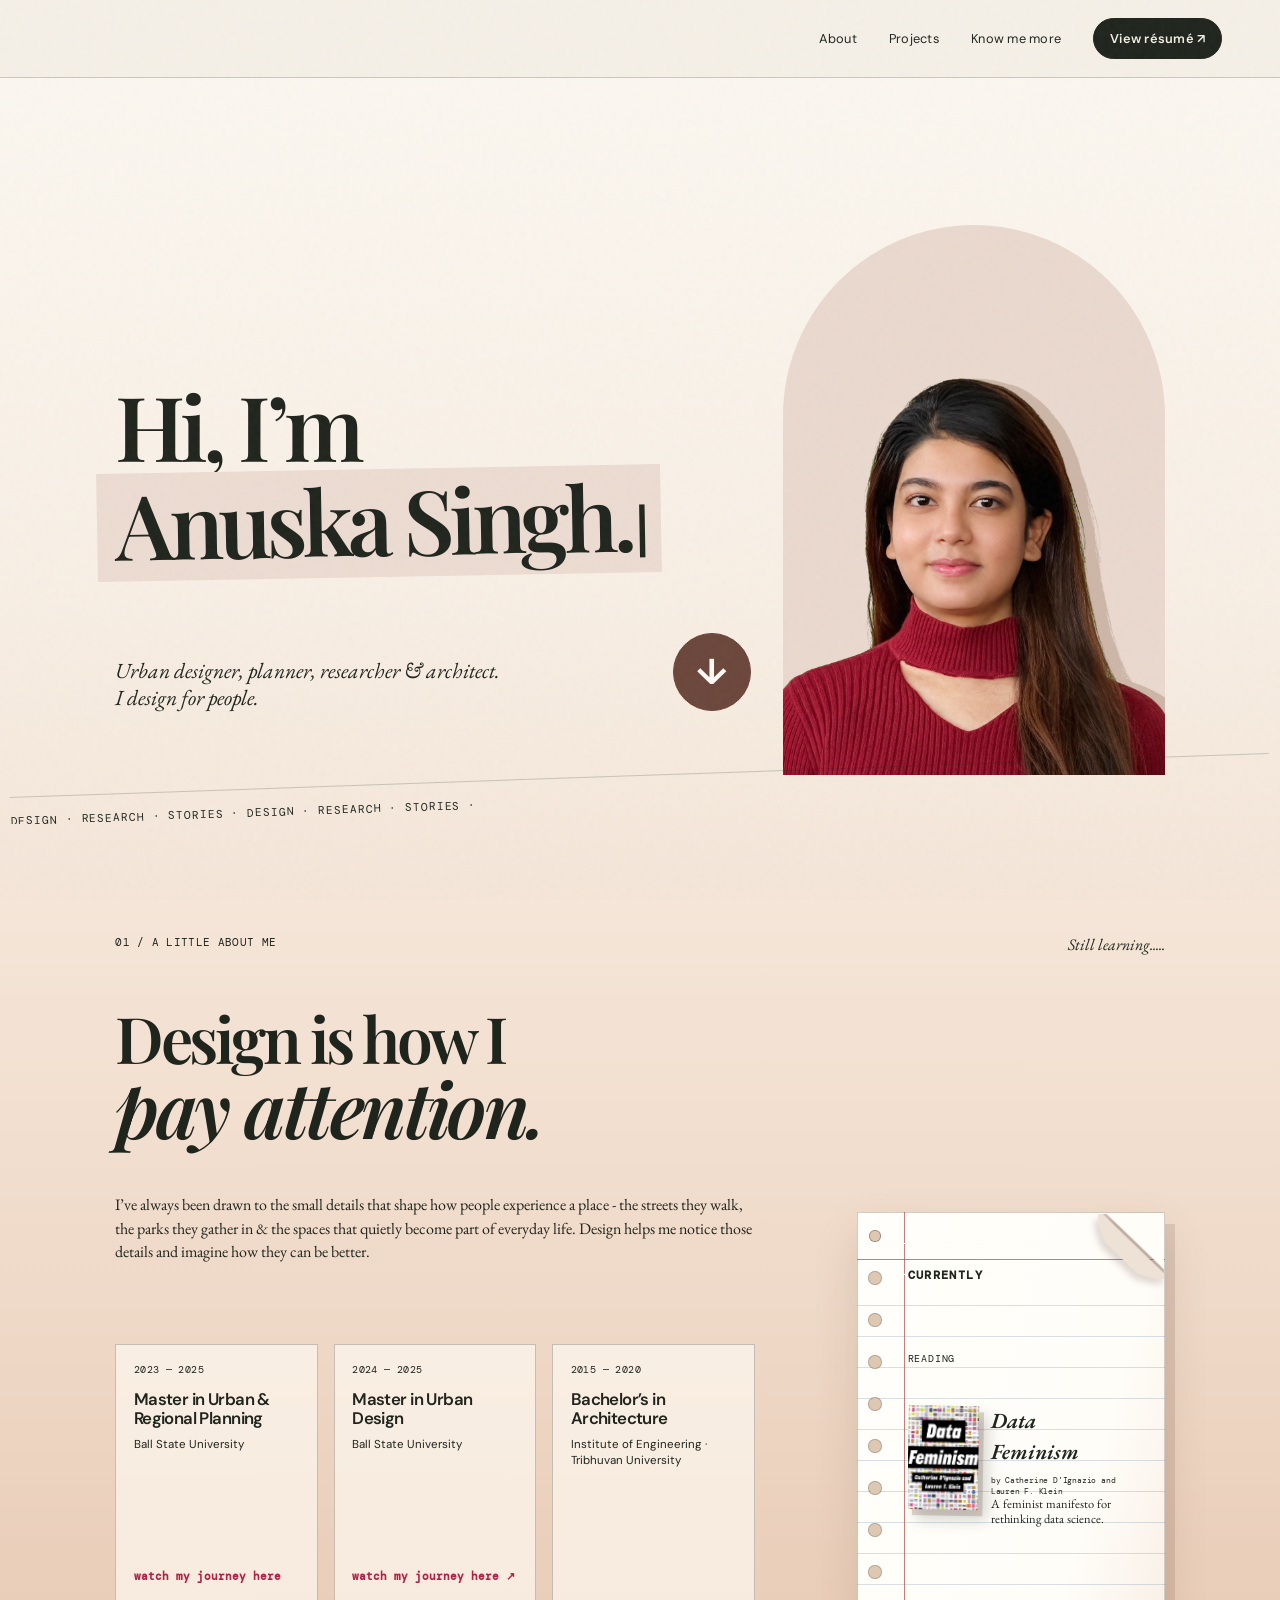
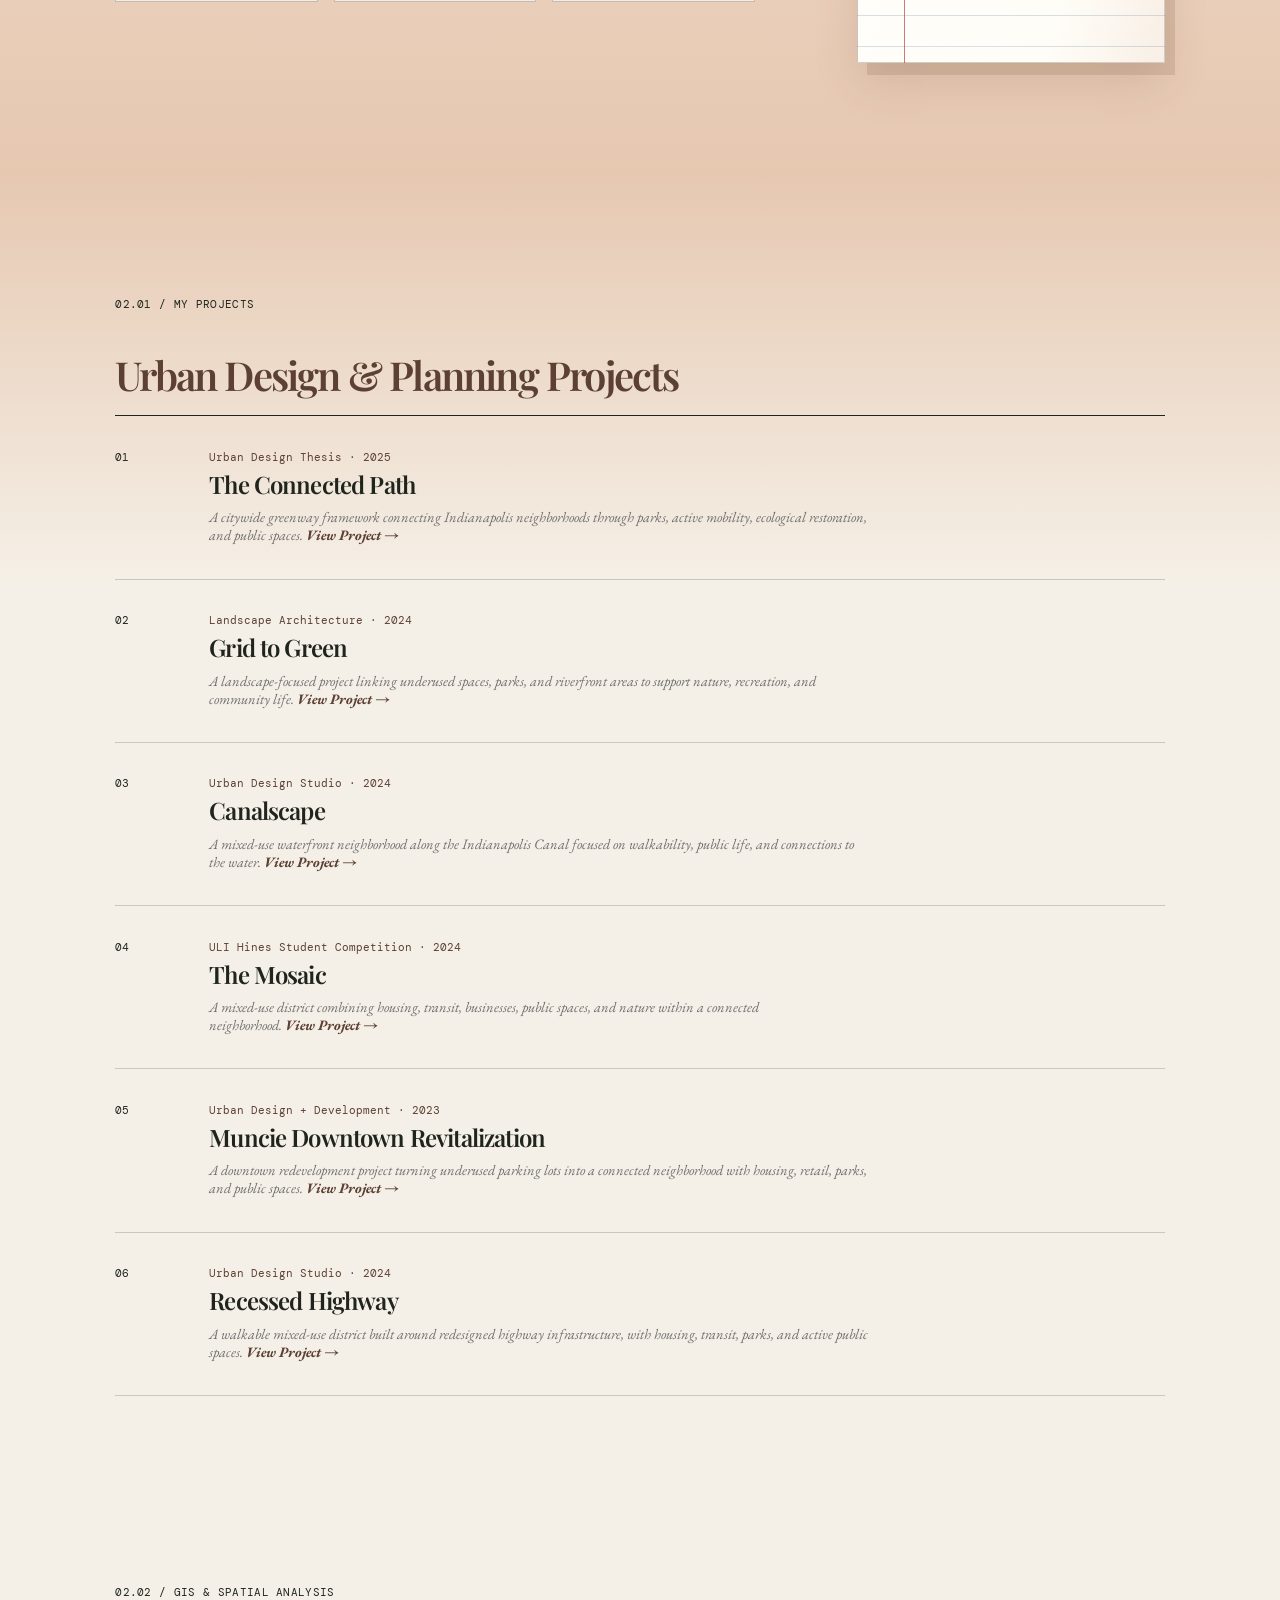
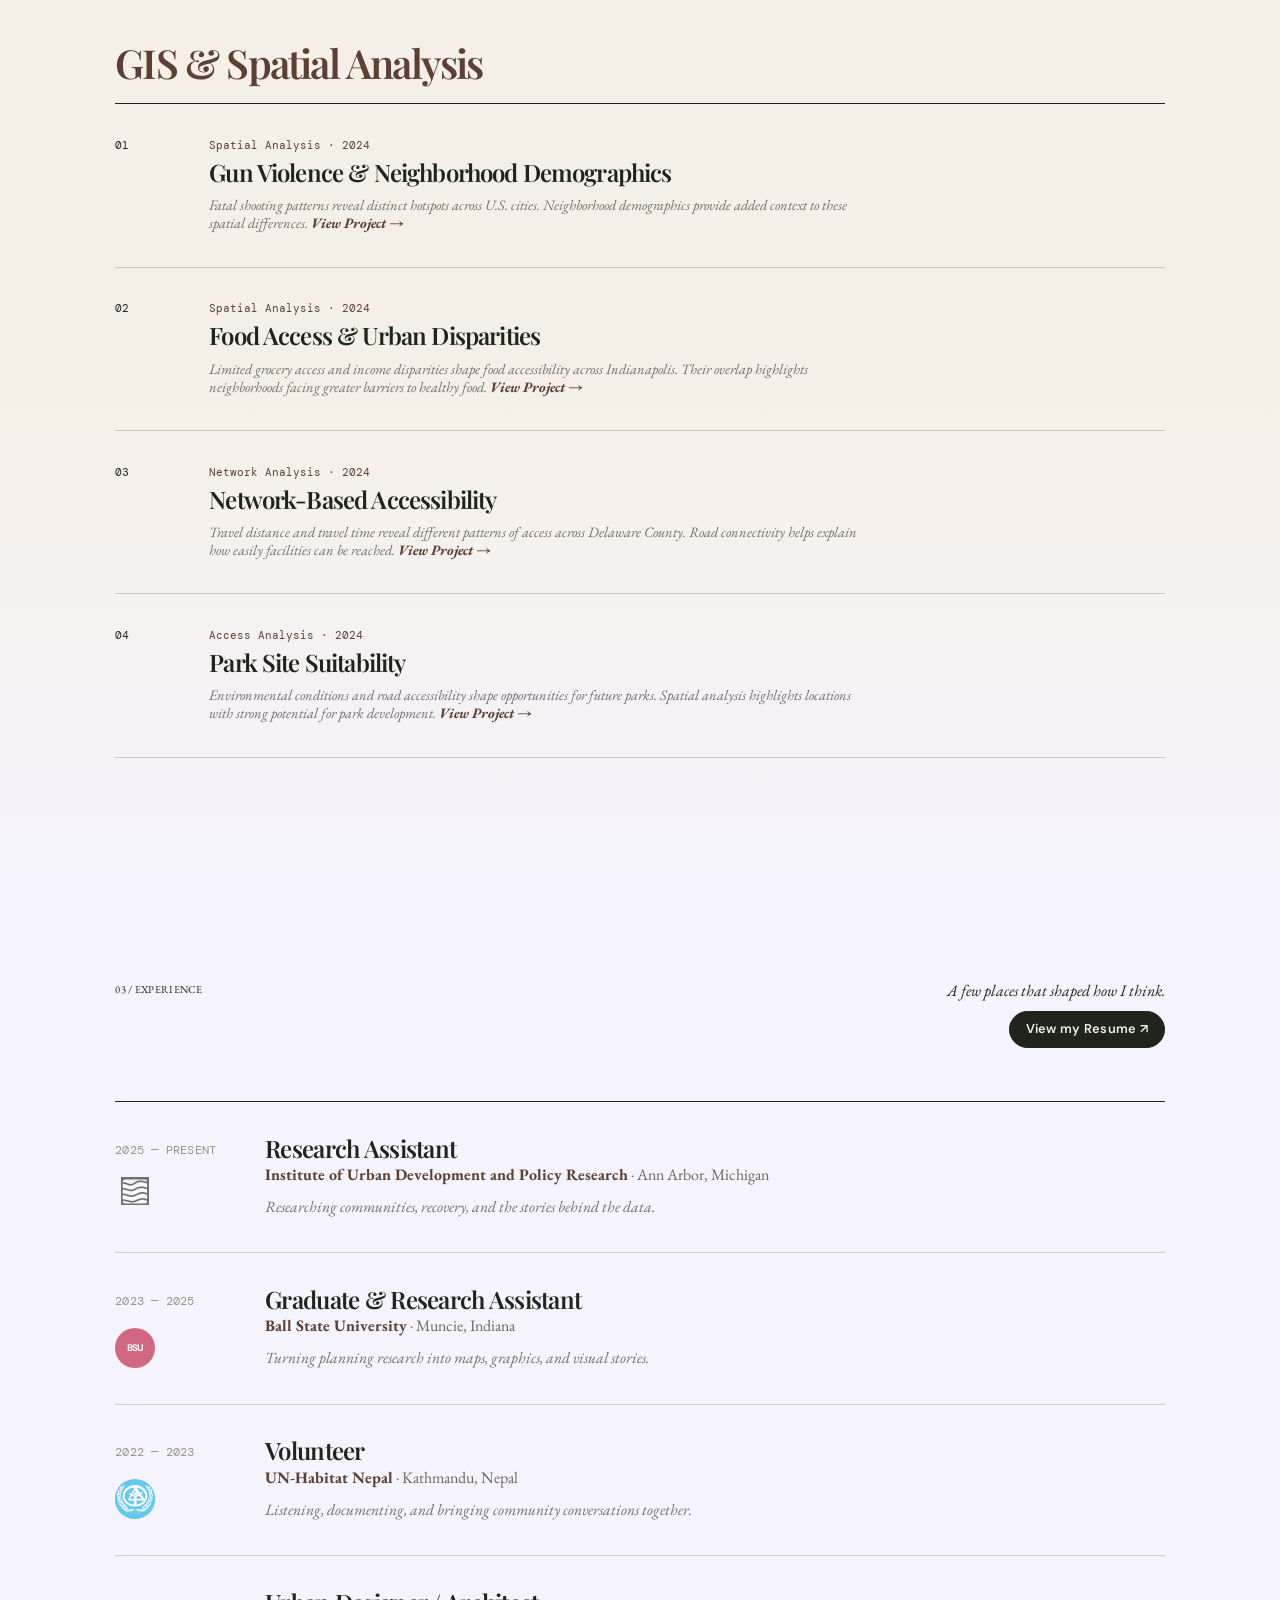
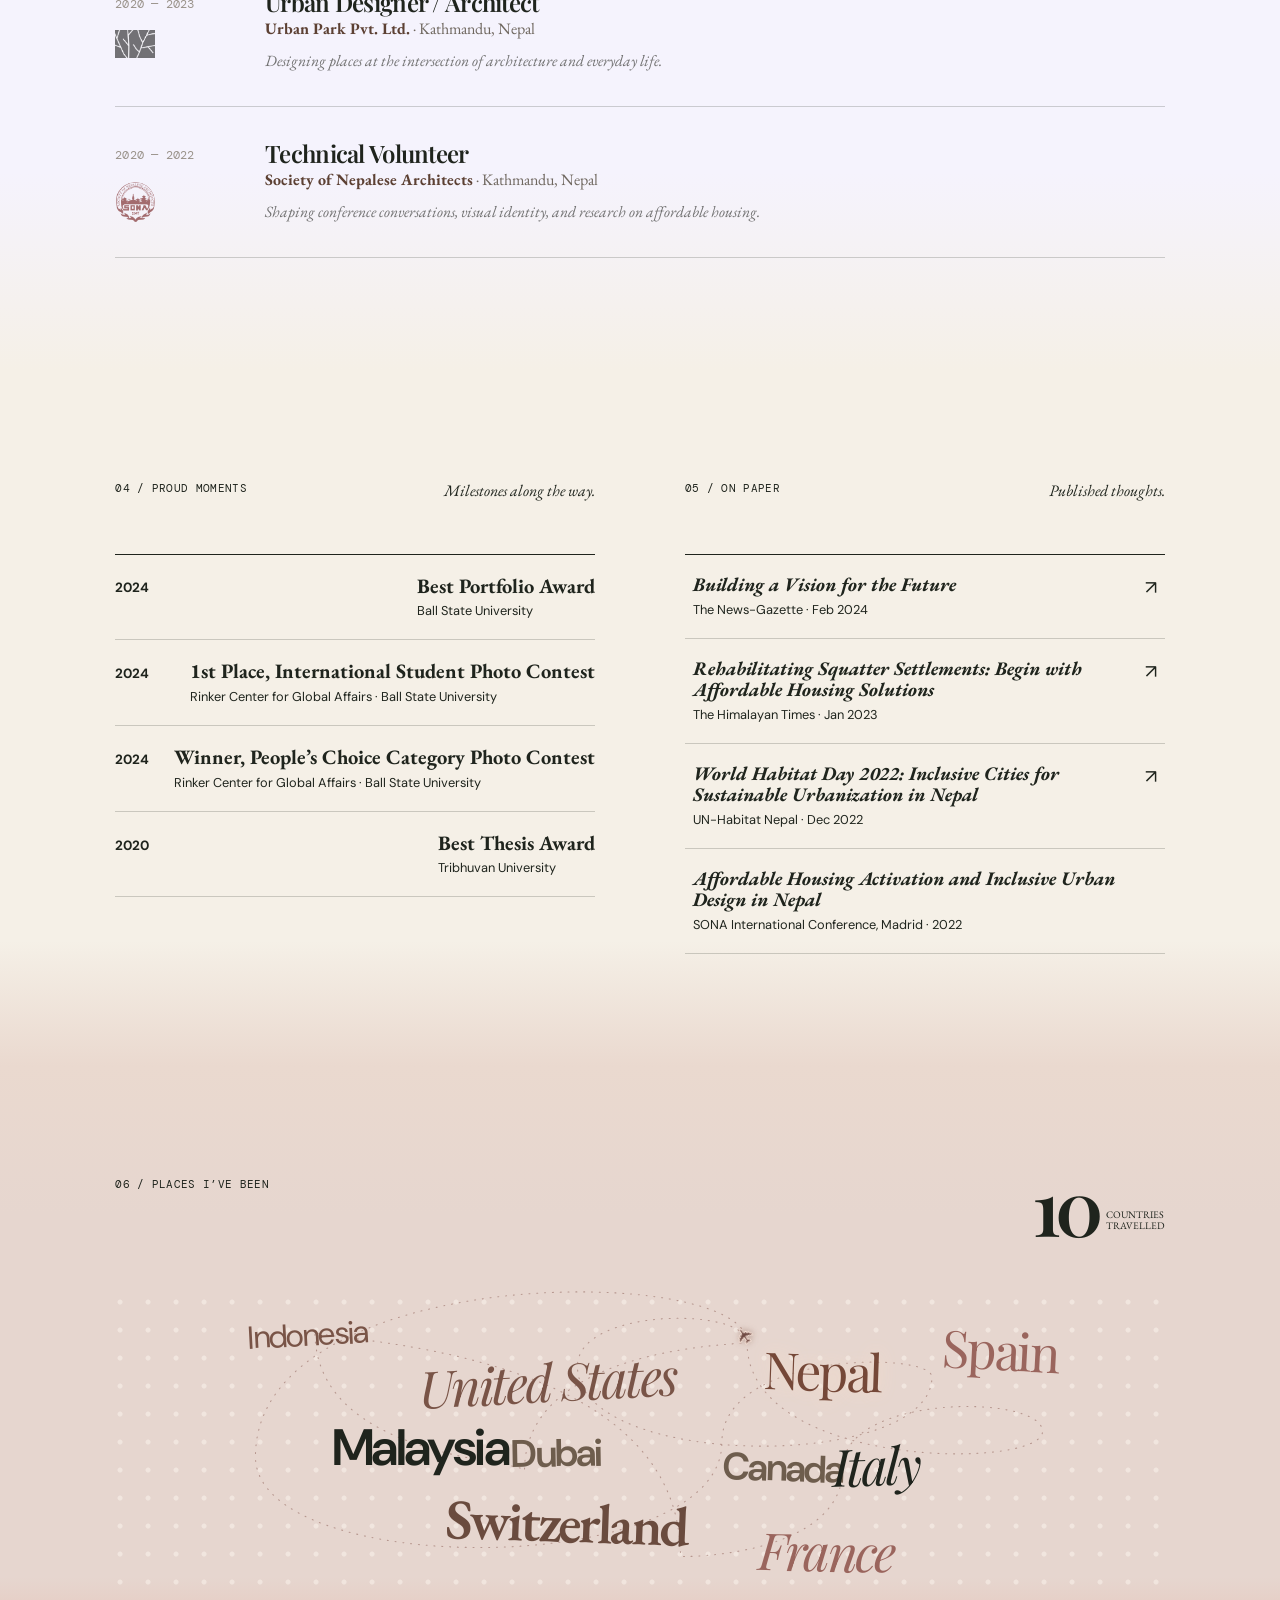
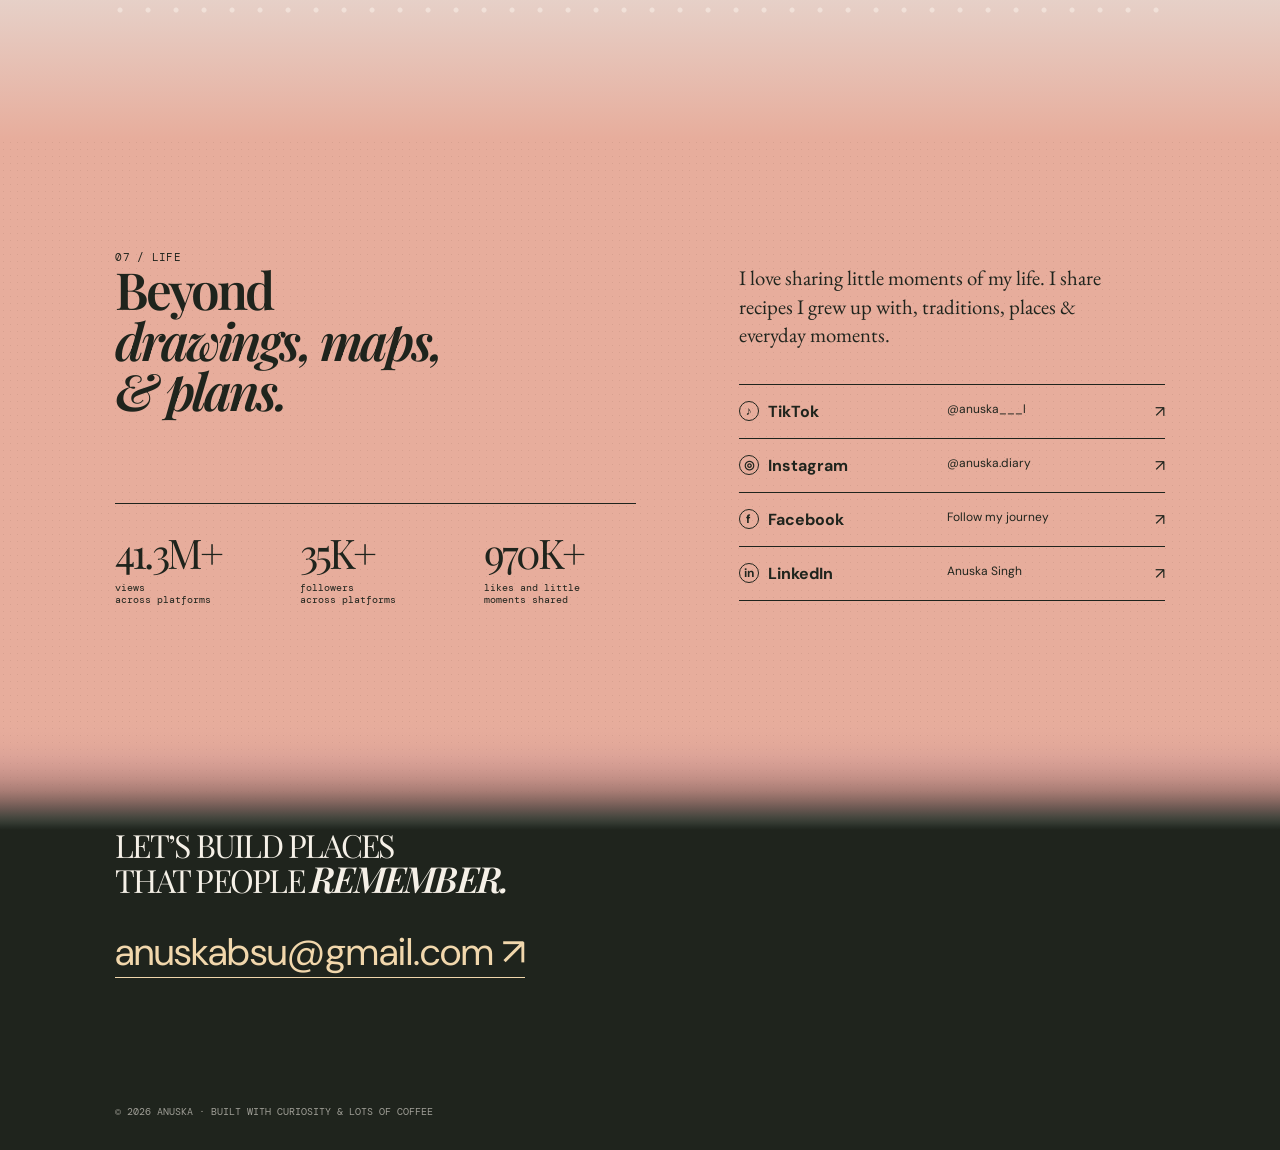
==== commit cb38d83b: "Refine Experience timeline, GIS projects, and content polish Redesign the Experience section as an e" ====
--- a/index.html
+++ b/index.html
@@ -19,10 +19,10 @@
     <link rel="stylesheet" href="experience-circles.css?v=consistent-circles-v10" />
     <link rel="stylesheet" href="experience-logo-refinements.css?v=logo-refinements-v11" />
     <link rel="stylesheet" href="typography-travel.css?v=section-labels-v9" />
-    <link rel="stylesheet" href="polish.css?v=footer-dark-title-v22" />
-    <link rel="stylesheet" href="experience-travel-reading.css?v=live-nepal-arrival-v46" />
-    <link rel="stylesheet" href="section-transitions.css?v=smooth-footer-blend-v114" />
-    <link rel="stylesheet" href="project-hover-colors.css?v=pastel-project-hover-v21" />
+    <link rel="stylesheet" href="polish.css?v=footer-dark-title-v23" />
+    <link rel="stylesheet" href="experience-travel-reading.css?v=live-nepal-arrival-v54" />
+    <link rel="stylesheet" href="section-transitions.css?v=smooth-footer-blend-v116" />
+    <link rel="stylesheet" href="project-hover-colors.css?v=pastel-project-hover-v24" />
   <link rel="stylesheet" href="project-sections.css?v=project-heading-v5" />
     <link rel="stylesheet" href="award-hover-images.css?v=award-transparent-slide-v37" />
   <link rel="stylesheet" href="ud-collage.css?v=study-align-v114" />
@@ -76,7 +76,13 @@
       </section>
 
       <section id="experience" class="section experience-section">
-        <div class="section-heading"><p class="eyebrow">03 / EXPERIENCE</p><p>Planning, design, and research in practice.</p></div>
+        <div class="section-heading experience-heading">
+          <p class="eyebrow">03 / EXPERIENCE</p>
+          <div class="experience-heading-right">
+            <p>A few places that shaped how I think.</p>
+            <a class="experience-resume-link" href="CV%20Anuska.pdf?v=2026-08-02#page=1" target="_blank" rel="noreferrer">View my Resume ↗</a>
+          </div>
+        </div>
         <div id="experience-list" class="experience-list"></div>
       </section>
 
@@ -95,7 +101,7 @@
         <div class="creator-content">
           <div class="creator-left">
             <h2>Beyond<br /><em>drawings, maps,<br />&amp; plans.</em></h2>
-            <div class="creator-stats" aria-label="Content creation milestones"><div><strong>39.7M+</strong><span>views<br />across platforms</span></div><div><strong>34K+</strong><span>followers<br />across platforms</span></div><div><strong>935K+</strong><span>likes and little<br />moments shared</span></div></div>
+            <div class="creator-stats" aria-label="Content creation milestones"><div><strong>41.3M+</strong><span>views<br />across platforms</span></div><div><strong>35K+</strong><span>followers<br />across platforms</span></div><div><strong>970K+</strong><span>likes and little<br />moments shared</span></div></div>
           </div>
           <div><p id="creator-copy">A running record of experiments, adventures, and the little things worth noticing.</p><div id="creator-links" class="creator-links"></div></div>
         </div>
@@ -199,7 +205,7 @@
       <a id="email-link" href="mailto:hello@example.com">hello@example.com ↗</a>
       <p class="footer-small">© <span id="year"></span> ANUSKA · BUILT WITH CURIOSITY &amp; LOTS OF COFFEE</p>
     </footer>
-  <script src="content.js?v=in-page-projects-v2"></script>
-  <script src="script.js?v=in-page-projects-v1"></script>
+  <script src="content.js?v=in-page-projects-v5"></script>
+  <script src="script.js?v=in-page-projects-v5"></script>
   </body>
 </html>
--- a/polish.css
+++ b/polish.css
@@ -5,6 +5,16 @@
 .publication-list a {
   padding-inline: .5rem;
   transition: background .2s ease, padding .2s ease;
+}
+
+.publication-list .publication-no-link {
+  display: flex;
+  gap: 1.2rem;
+  justify-content: space-between;
+  align-items: flex-start;
+  padding: 1.25rem .5rem;
+  border-bottom: 1px solid var(--line);
+  color: inherit;
 }
 
 .publication-list a:nth-child(3n + 1):hover { background: #f7e9df; }
--- a/experience-travel-reading.css
+++ b/experience-travel-reading.css
@@ -1,23 +1,167 @@
 .experience-section {
-  background: #f0eafd;
+  background: #f5f3fd;
   font-family: "EB Garamond", Garamond, serif;
 }
 
 .experience-section .eyebrow,
-.experience-section > .section-heading > p:last-child,
-.experience-list > article > span {
+.experience-section .experience-heading-right p {
   font-family: "EB Garamond", Garamond, serif;
 }
 
-.experience-list h3,
-.experience-list .experience-organization,
-.experience-list p {
-  font-family: "EB Garamond", Garamond, serif;
-}
-
-.experience-list h3 { font-size: 1.5rem; }
-.experience-list .experience-organization { font-size: 1rem; }
-.experience-list p { font-size: 1.05rem; }
+.experience-heading { align-items: flex-start; }
+
+.experience-heading-right {
+  margin-left: auto;
+  text-align: right;
+}
+
+.experience-heading-right p {
+  margin: 0;
+  font: italic 16px/1.15 "EB Garamond", Garamond, serif;
+}
+
+.experience-resume-link {
+  display: inline-block;
+  margin-top: .7rem;
+  background: var(--ink);
+  color: var(--paper);
+  border: 1px solid var(--ink);
+  border-radius: 999px;
+  padding: .7rem 1rem;
+  font: 600 .8rem/1 "DM Sans", sans-serif;
+  letter-spacing: .02em;
+  text-decoration: none;
+  transition: .2s;
+}
+
+.experience-resume-link:hover {
+  background: var(--lime);
+  color: var(--ink);
+}
+
+/* Quiet editorial timeline: YEAR | INFO | empty space */
+.experience-list article {
+  display: grid;
+  grid-template-columns: 110px minmax(0, 720px) 1fr;
+  column-gap: 2.5rem;
+  align-items: start;
+  padding: 2.1rem 0;
+  border-bottom: 1px solid var(--line);
+  transition: border-color .25s ease;
+}
+
+.experience-list .experience-year {
+  padding-top: .38rem;
+  font: .72rem/1.5 "DM Mono", monospace;
+  letter-spacing: .02em;
+  color: #9a938b;
+  white-space: nowrap;
+}
+
+.experience-left {
+  display: flex;
+  flex-direction: column;
+  align-items: flex-start;
+  gap: 1.1rem;
+}
+
+.experience-content { display: block; }
+
+/* Subtle colored logo markers beneath the year */
+.organization-mark,
+.organization-mark.ball-state,
+.organization-mark.un-habitat,
+.organization-mark.sona {
+  width: 40px;
+  height: 40px;
+  opacity: .6;
+}
+
+.organization-mark.iudp,
+.organization-mark.urban-park {
+  width: 40px;
+  height: 28px;
+}
+
+.organization-mark.iudp img,
+.organization-mark.urban-park img {
+  width: 40px;
+  height: 28px;
+}
+
+.organization-mark.un-habitat img,
+.organization-mark.sona img {
+  width: 40px;
+  height: 40px;
+}
+
+.organization-mark.ball-state { font-size: .6rem; }
+
+.experience-list h3 {
+  margin: 0;
+  font: 600 1.5rem/1.05 "Playfair Display", serif;
+  letter-spacing: -.03em;
+  transition: color .25s ease;
+}
+
+.experience-list .experience-organization {
+  margin: .2rem 0 0;
+  font: 700 1rem/1.4 "EB Garamond", Garamond, serif;
+  color: #5c4033;
+}
+
+.experience-list .experience-location {
+  font-weight: 400;
+  color: #6f675f;
+}
+
+.experience-list .experience-summary {
+  margin: .6rem 0 0;
+  max-width: 560px;
+  font: italic .98rem/1.45 "EB Garamond", Garamond, serif;
+  color: #707070;
+}
+
+.experience-list .experience-keywords {
+  margin-top: 0;
+  overflow: hidden;
+  max-height: 0;
+  opacity: 0;
+  transform: translateY(-4px);
+  font: .66rem/1.4 "DM Mono", monospace;
+  letter-spacing: .04em;
+  color: #8a837b;
+  transition: max-height .3s ease, opacity .3s ease, transform .3s ease, margin-top .3s ease;
+}
+
+.experience-list article:hover .experience-keywords,
+.experience-list article:focus-within .experience-keywords {
+  margin-top: .5rem;
+  max-height: 1.6rem;
+  opacity: 1;
+  transform: translateY(0);
+}
+
+.experience-list article:hover h3 { color: #5c4033; }
+.experience-list article:hover { border-bottom-color: rgba(31, 36, 29, .55); }
+
+@media (max-width: 700px) {
+  .experience-list article {
+    grid-template-columns: 1fr;
+    column-gap: 0;
+    row-gap: .6rem;
+    padding: 1.75rem 0;
+  }
+  .experience-list .experience-year {
+    padding-top: 0;
+    font-size: .66rem;
+  }
+  .experience-heading-right {
+    margin-left: 0;
+    margin-top: .7rem;
+    text-align: left;
+  }
+}
 
 .country-cloud {
   isolation: isolate;
--- a/section-transitions.css
+++ b/section-transitions.css
@@ -5,11 +5,11 @@
 }
 
 .work-section {
-  background: linear-gradient(to bottom, #e6c8b1 0%, #f5f0e7 18%, #f5f0e7 80%, #f0eafd 100%);
+  background: linear-gradient(to bottom, #e6c8b1 0%, #f5f0e7 18%, #f5f0e7 80%, #f5f3fd 100%);
 }
 
 .experience-section {
-  background: linear-gradient(to bottom, #f0eafd 0%, #f0eafd 82%, #f5f0e7 100%);
+  background: linear-gradient(to bottom, #f5f3fd 0%, #f5f3fd 82%, #f5f0e7 100%);
 }
 
 .credentials-section {
--- a/project-hover-colors.css
+++ b/project-hover-colors.css
@@ -6,5 +6,6 @@
 .project:before { z-index: -1; }
 .project.coral { --accent: #f1c7bf; }
 .project.blue { --accent: #c9dced; }
+.project.green { --accent: #dcedc8; }
 .project.yellow { --accent: #f5e4ba; }
 .project.lilac { --accent: #e7dcf4; }
--- a/project-sections.css
+++ b/project-sections.css
@@ -40,32 +40,51 @@
   max-width: 660px;
 }
 
-#urban-design-planning-projects .project-page-heading h2 {
+.project-page-section .project-page-heading h2 {
   max-width: none;
-  font-size: 30px;
+  font-size: 40px;
   line-height: 1;
   letter-spacing: -.045em;
+  color: #5c4033;
   text-align: left;
   justify-self: start;
   white-space: nowrap;
 }
 
-#urban-design-planning-projects .project-page-heading {
+.project-page-section .project-page-heading {
   grid-template-columns: 1fr;
   gap: 2.8rem;
   margin-bottom: 1.25rem;
 }
 
-#urban-design-planning-projects .project-page-heading div > p {
-  font-size: 14px;
-  text-align: left;
-  justify-self: start;
+.project-page-section .project-page-heading div > p {
+  display: none;
 }
 
-#urban-design-planning-projects .project h3 {
+.project-page-section .project h3 {
   font-size: 24px;
   line-height: 1.08;
   letter-spacing: -.035em;
+}
+
+.project-page-section .project-type {
+  color: #5c4033;
+}
+
+.project-page-section .project-description {
+  font-style: italic;
+  font-size: 0.9rem;
+  color: #707070;
+}
+
+.project-page-section .project-description::after {
+  content: " View Project \2192";
+  color: #5c4033;
+  font-family: "EB Garamond", Garamond, serif;
+  font-size: 0.9rem;
+  font-style: italic;
+  font-weight: 700;
+  white-space: nowrap;
 }
 
 #urban-design-planning-projects .project:nth-child(5) h3 {
@@ -109,19 +128,20 @@
     font-size: clamp(2.55rem, 13vw, 4.4rem);
   }
 
-  #urban-design-planning-projects .project-page-heading h2 {
-    font-size: 30px;
+  .project-page-section .project-page-heading h2 {
+    font-size: 40px;
     line-height: 1.02;
     letter-spacing: -.055em;
+    white-space: normal;
   }
 
-  #urban-design-planning-projects .project-page-heading {
+  #urban-design-planning-projects .project:nth-child(5) h3 {
+    white-space: normal;
+  }
+
+  .project-page-section .project-page-heading {
     gap: 2.8rem;
     margin-bottom: 1.25rem;
-  }
-
-  #urban-design-planning-projects .project-page-heading div > p {
-    font-size: 14px;
   }
 
   .project-page-heading div > p {
--- a/currently-notepad.css
+++ b/currently-notepad.css
@@ -119,7 +119,6 @@
 }
 
 .fact-card .reading-book small {
-  white-space: nowrap;
   font-size: 0.52rem;
   letter-spacing: -0.025em;
 }
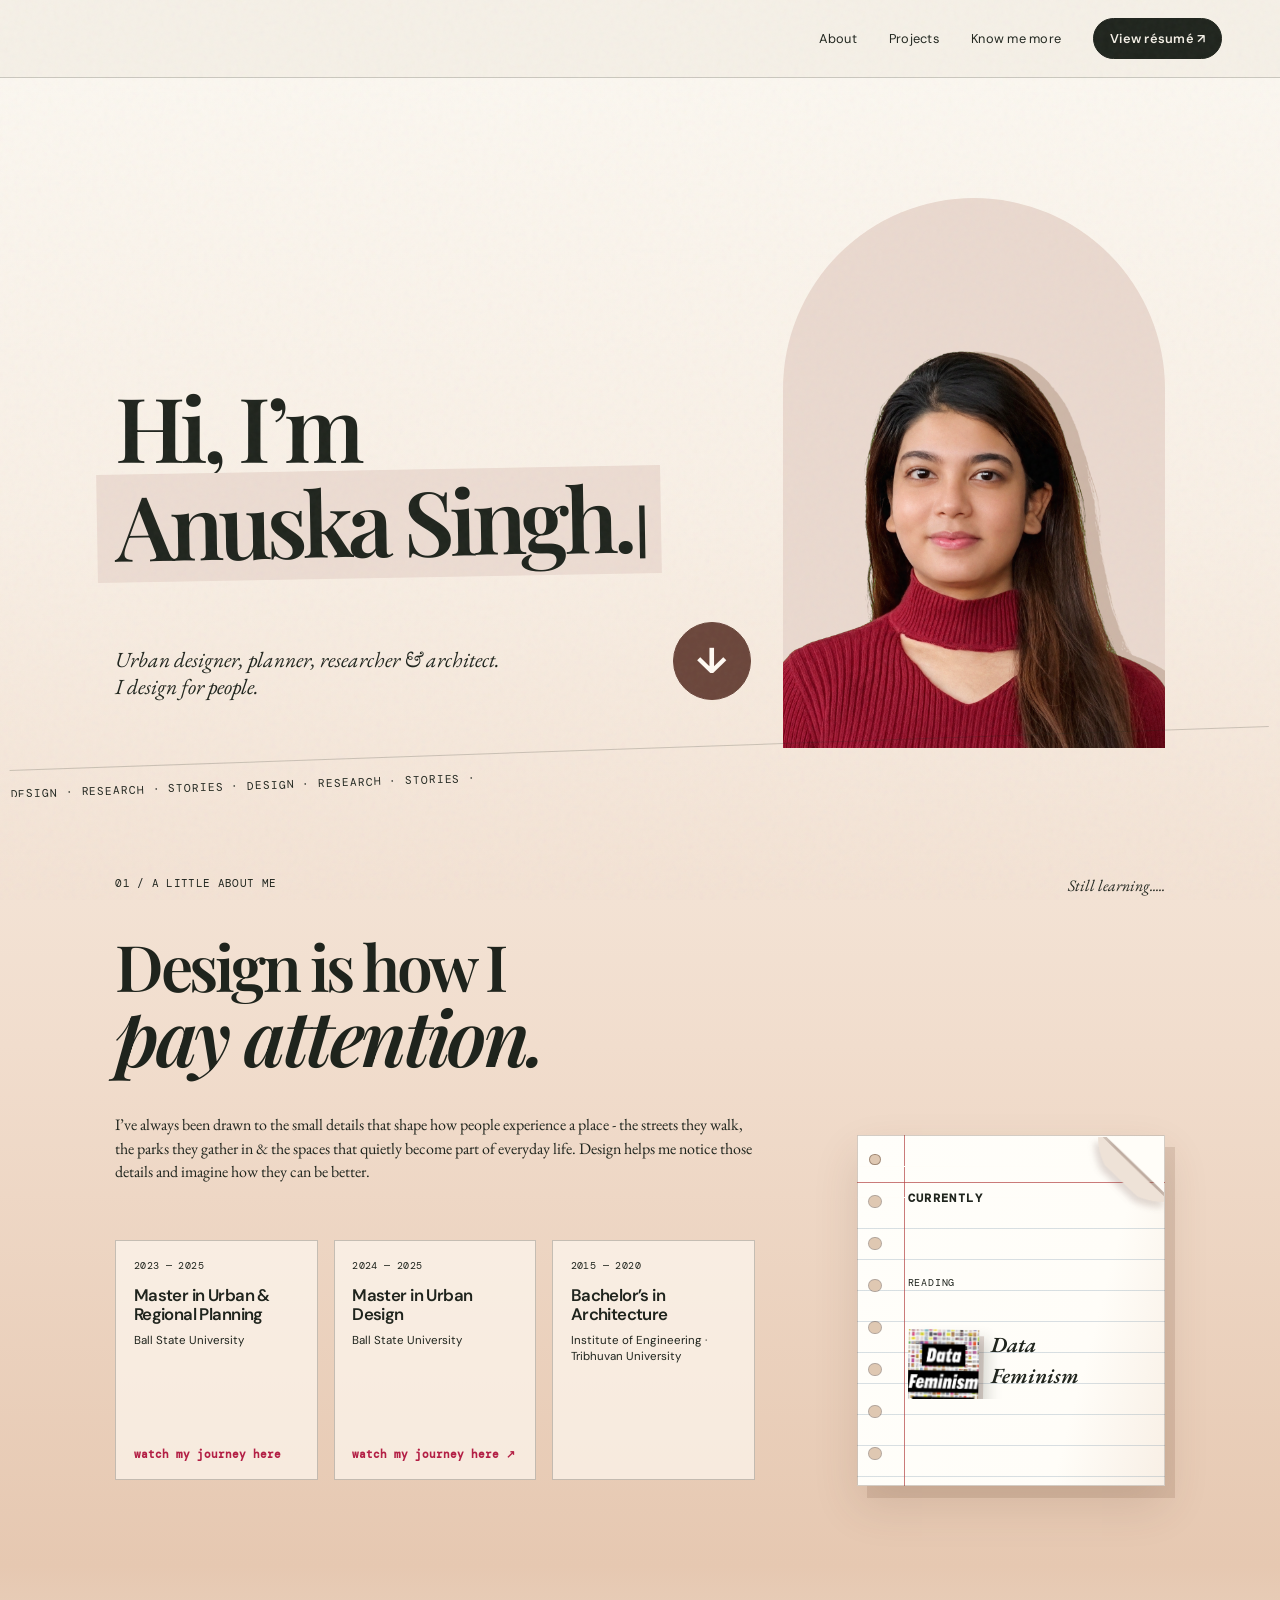
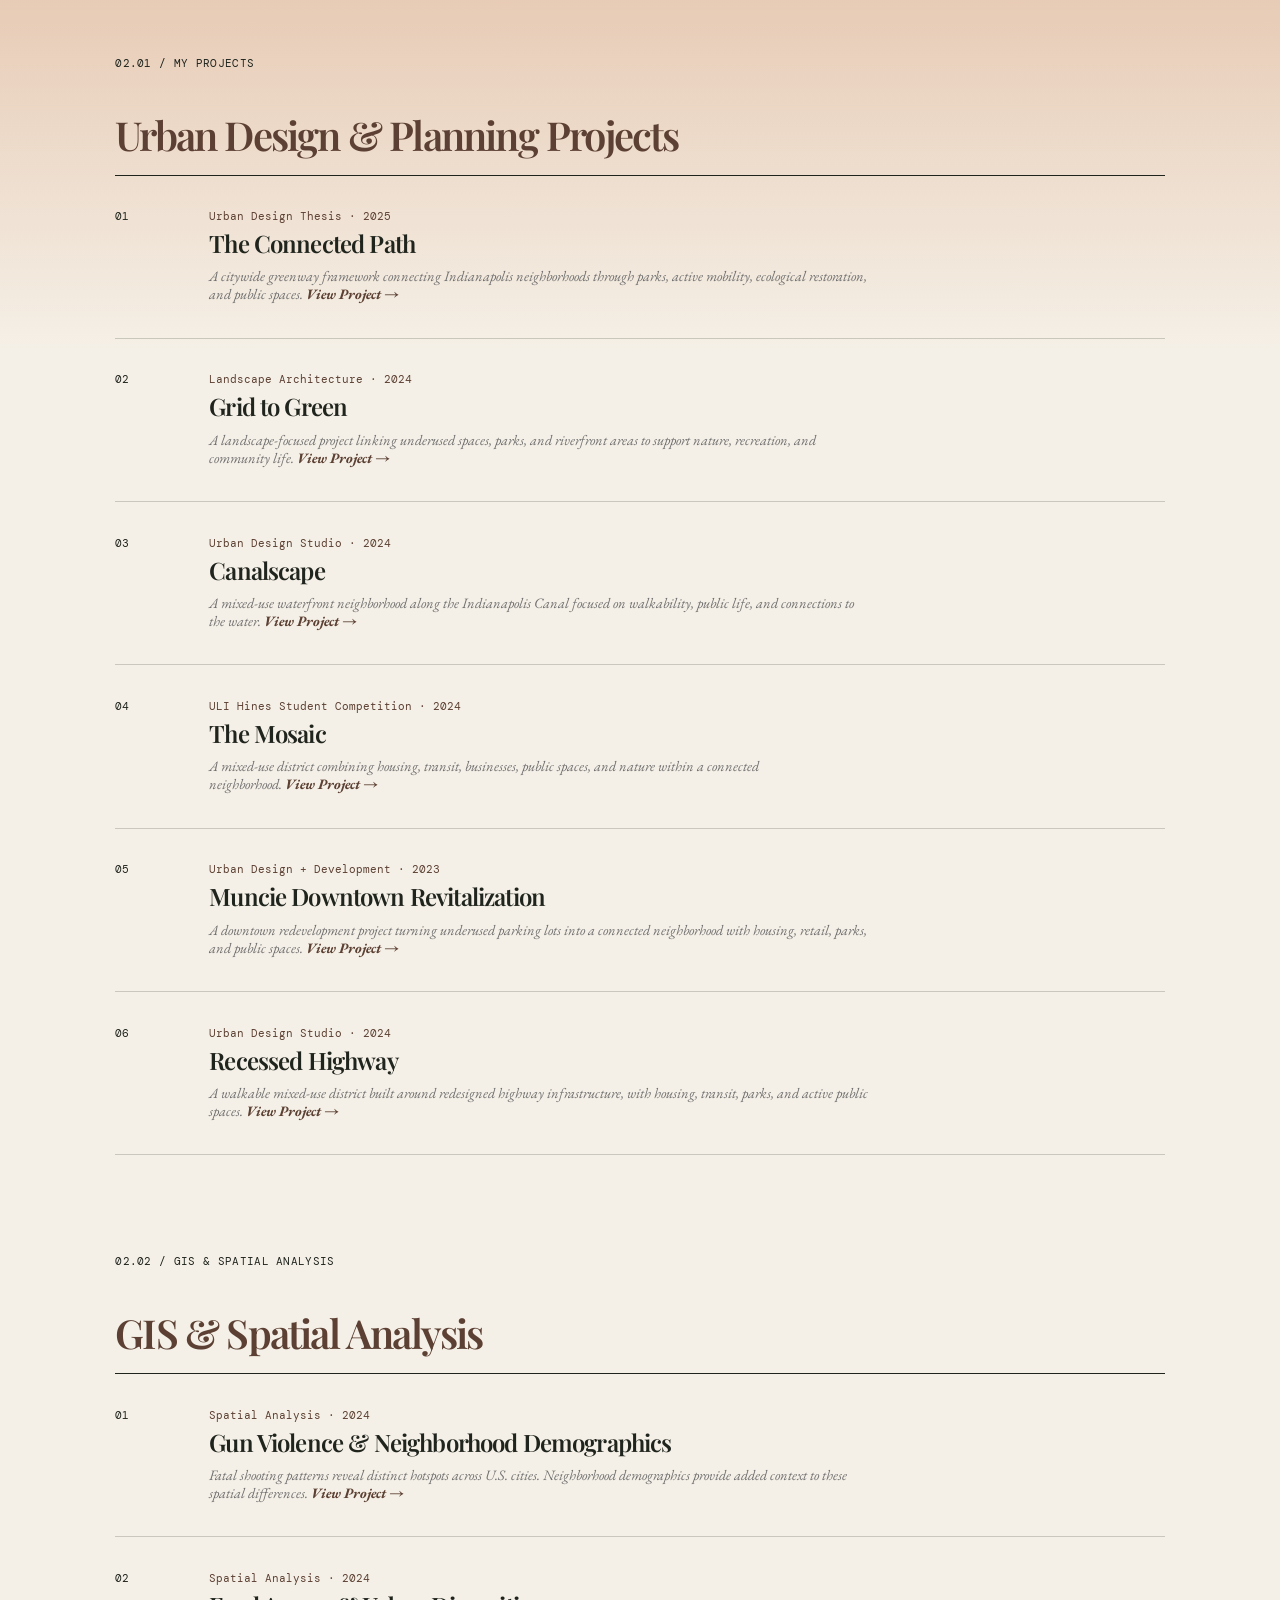
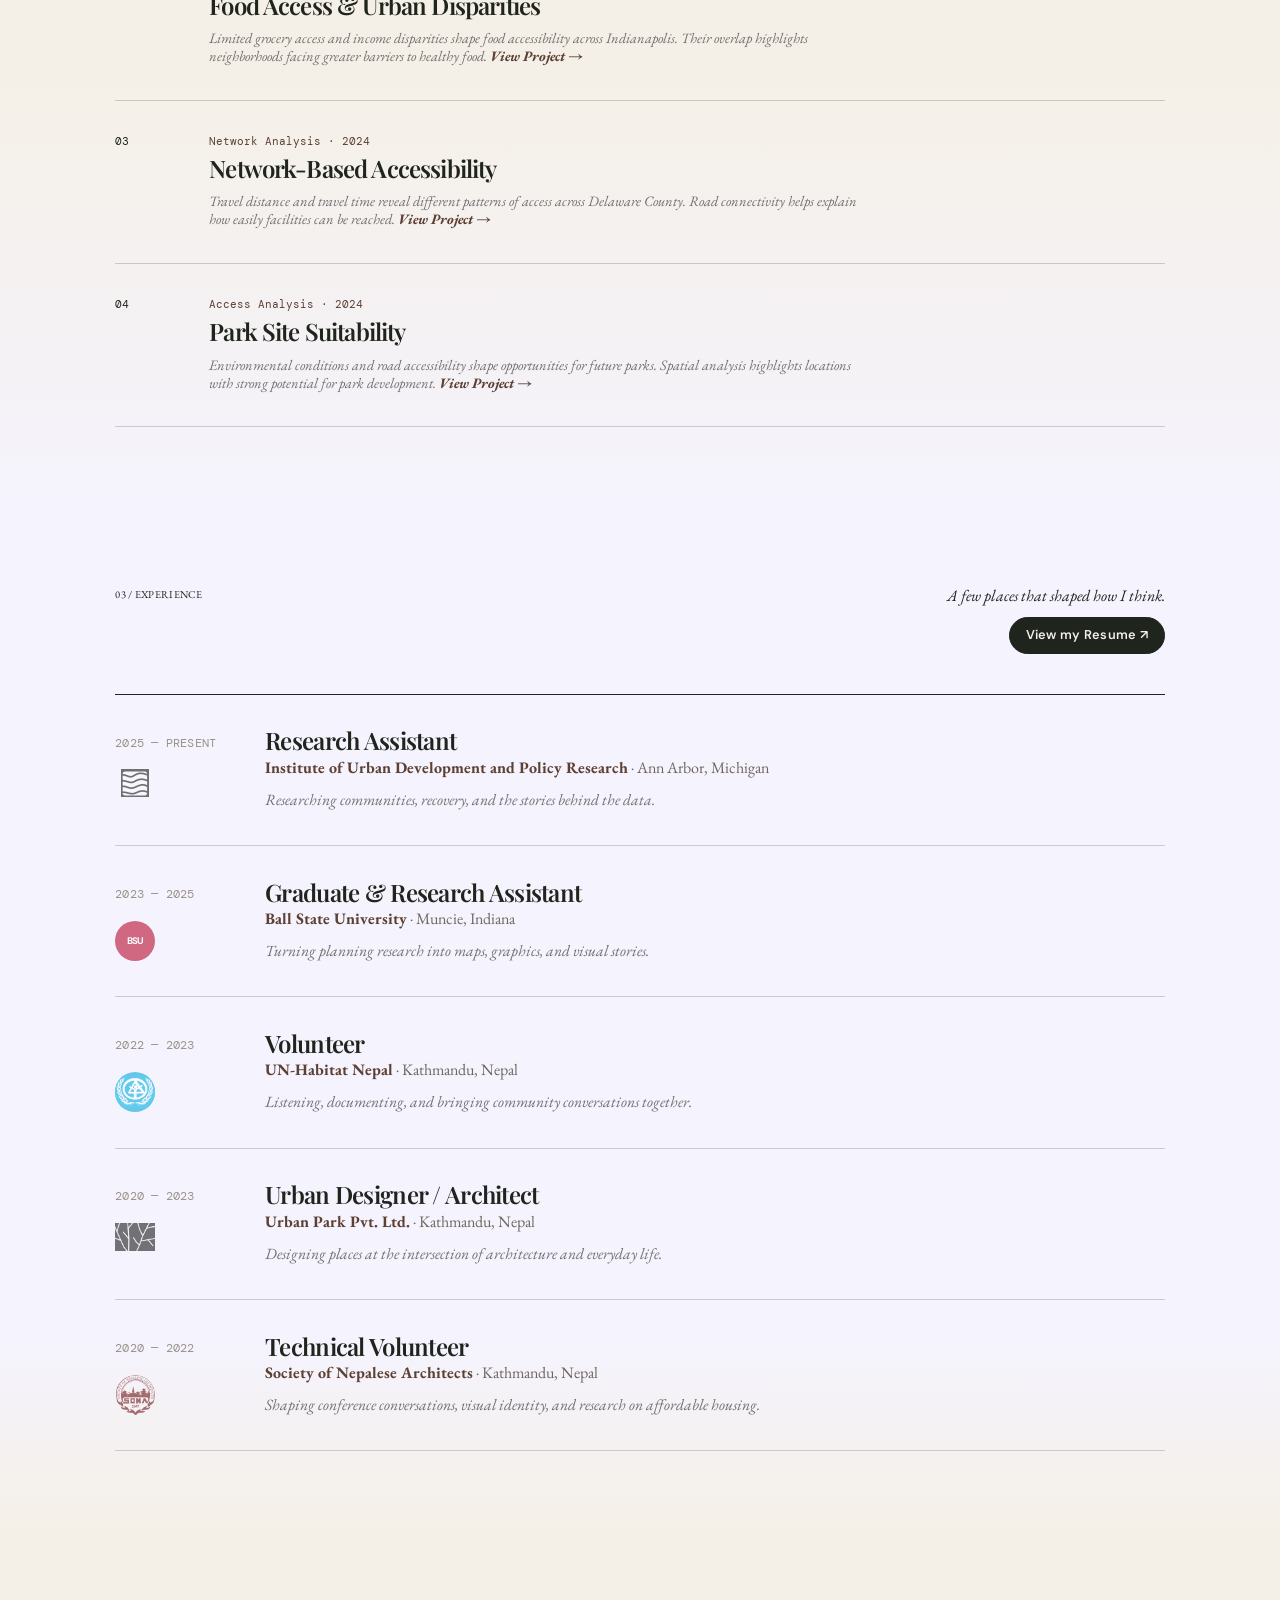
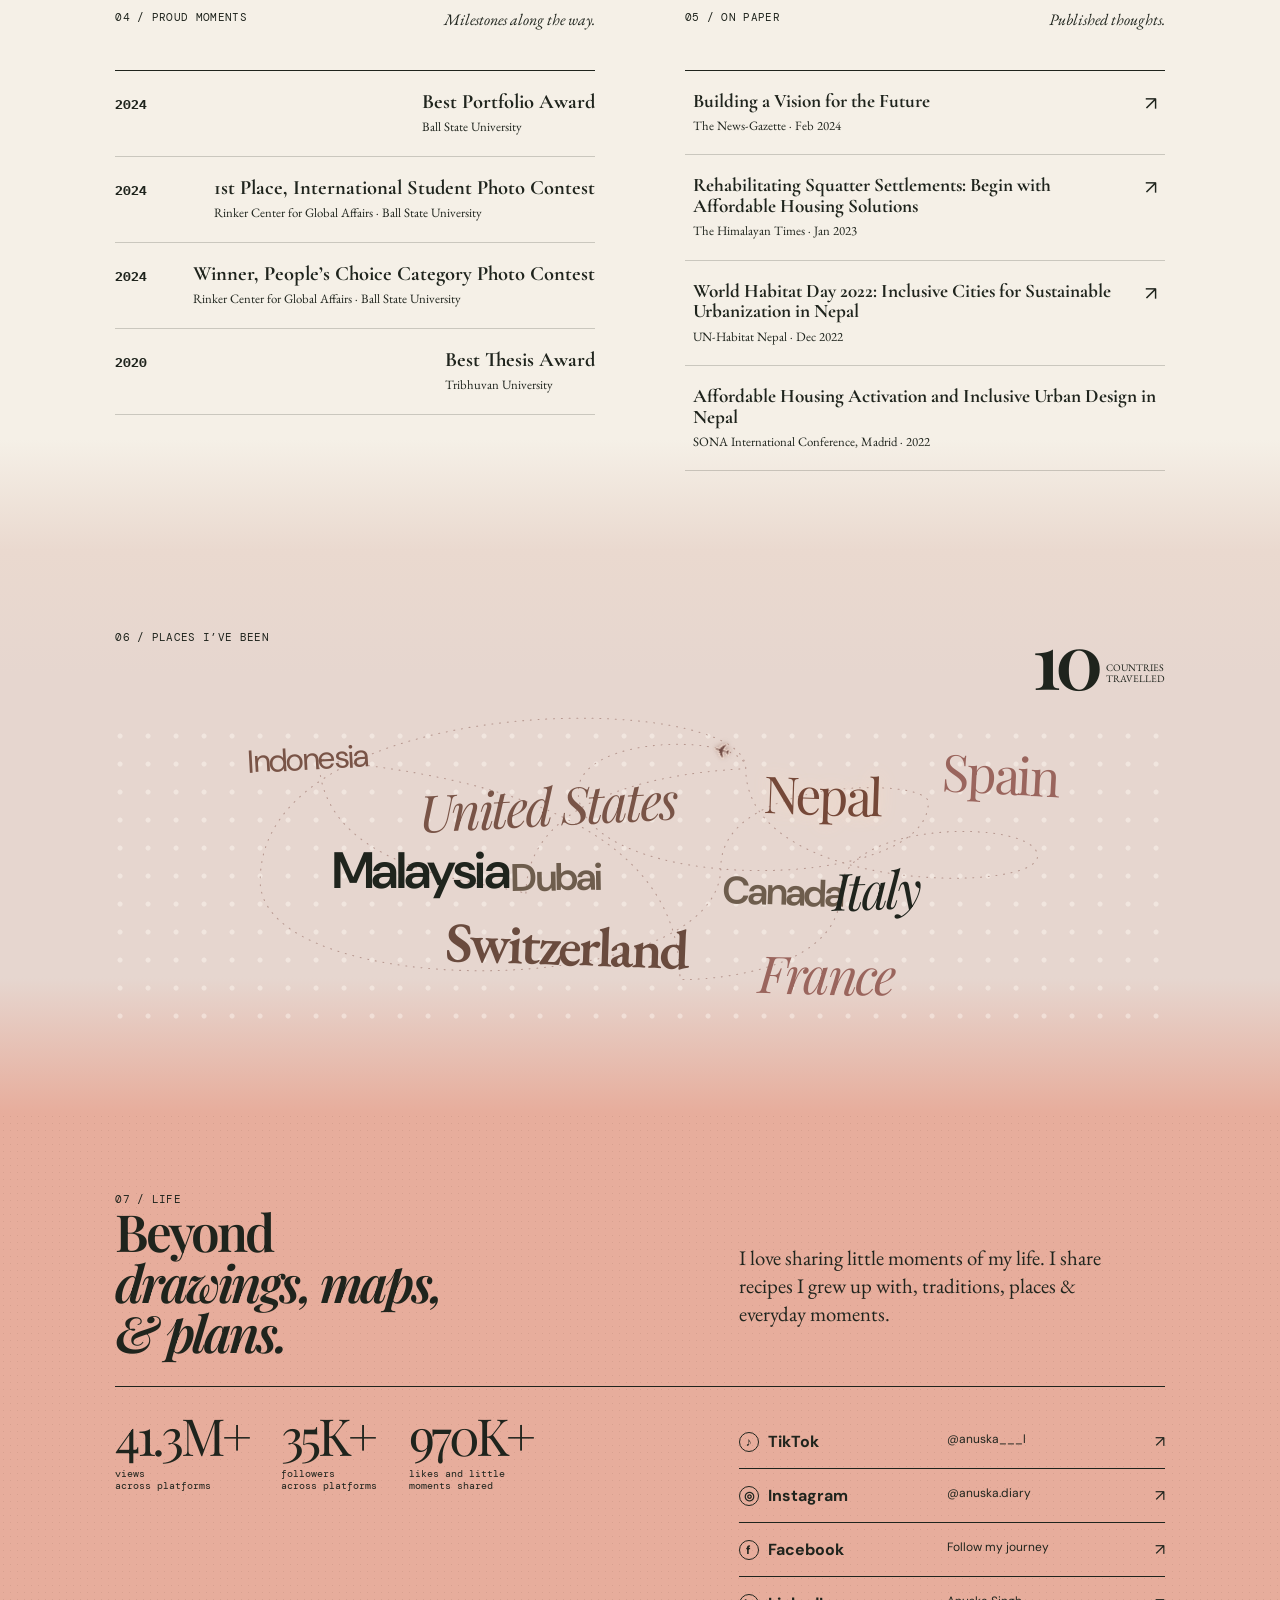
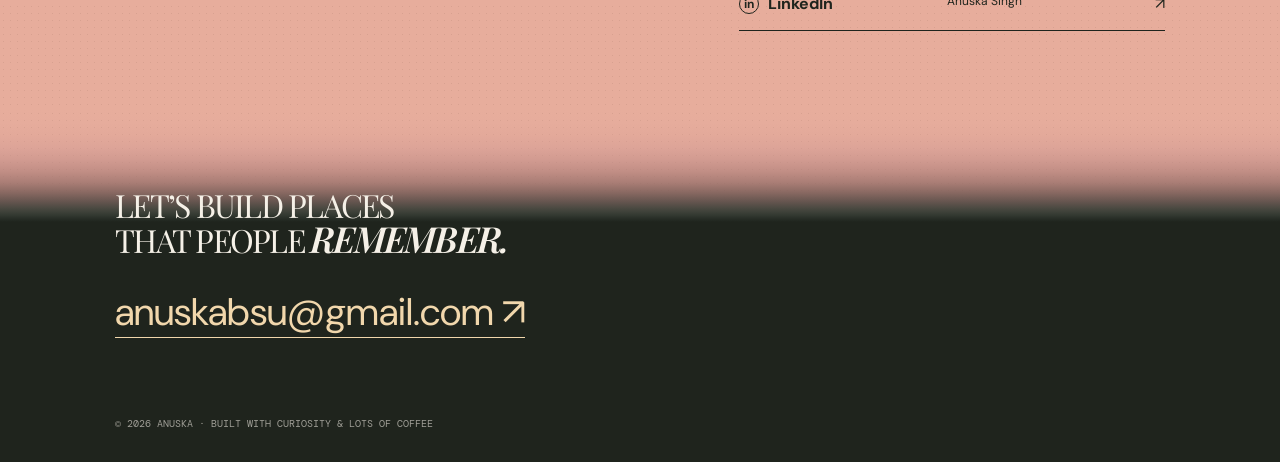
==== commit 168da589: "Update creator section layout, spacing, fonts, and resume links" ====
--- a/index.html
+++ b/index.html
@@ -7,26 +7,26 @@
     <title>Anuska Singh — Portfolio</title>
     <link rel="preconnect" href="https://fonts.googleapis.com" />
     <link rel="preconnect" href="https://fonts.gstatic.com" crossorigin />
-    <link href="https://fonts.googleapis.com/css2?family=DM+Mono:wght@400;500&family=DM+Sans:opsz,wght@9..40,400;9..40,500;9..40,600;9..40,700&family=EB+Garamond:ital,wght@0,400;0,500;0,600;1,400;1,500;1,600&family=Playfair+Display:ital,wght@0,600;0,700;1,600&display=swap" rel="stylesheet" />
-    <link rel="stylesheet" href="style.css?v=paper-white-v117" />
+    <link href="https://fonts.googleapis.com/css2?family=DM+Mono:wght@400;500&family=DM+Sans:opsz,wght@9..40,400;9..40,500;9..40,600;9..40,700&family=EB+Garamond:ital,wght@0,400;0,500;0,600;1,400;1,500;1,600&family=Playfair+Display:ital,wght@0,600;0,700;1,600&family=IBM+Plex+Mono:wght@400;700&family=Cormorant+Garamond:wght@400;500;600;700&display=swap" rel="stylesheet" />
+    <link rel="stylesheet" href="style.css?v=paper-white-v127" />
     <style>
       .travel-map-wrap { position:relative; overflow:hidden; border:1px solid rgba(31,36,29,.28); background:#fffaf3; aspect-ratio:1.82; }.travel-map-base { width:100%; height:100%; display:block; object-fit:cover; opacity:.88; mix-blend-mode:multiply; }.travel-route { position:absolute; inset:0; width:100%; height:100%; overflow:visible; }.travel-route path { fill:none; stroke:#6b463b; stroke-width:2.3; stroke-dasharray:8 10; animation:route-draw 6s linear infinite; }.travel-route .route-arrow { fill:#6b463b; }.map-pin { position:absolute; z-index:2; width:15px; height:15px; border:2px solid #fffaf3; border-radius:50%; background:#b66f5e; box-shadow:0 1px 7px #1f241d55; transform:translate(-50%,-50%); }.map-pin::after { content:attr(data-label); position:absolute; left:50%; bottom:calc(100% + .5rem); transform:translateX(-50%); padding:.25rem .4rem; background:#fffaf3e8; color:#1f241d; font:.55rem "DM Mono",monospace; white-space:nowrap; opacity:0; pointer-events:none; transition:opacity .2s; }.map-pin:hover::after { opacity:1; }.map-pin.home { width:22px; height:22px; background:#754838; box-shadow:0 0 0 5px #f5ddcac7, 0 1px 7px #1f241d55; animation:home-pulse 3.2s ease-in-out infinite; }.map-pin.current { width:19px; height:19px; background:#1f241d; box-shadow:0 0 0 4px #e7c3a8c7, 0 1px 7px #1f241d55; }.map-legend { position:absolute; left:1rem; bottom:1rem; z-index:3; display:flex; gap:1rem; padding:.6rem .75rem; background:#fffaf3e8; border:1px solid rgba(31,36,29,.2); font:.62rem "DM Mono",monospace; }.map-legend span { display:flex; align-items:center; gap:.35rem; }.map-dot { width:.65rem; height:.65rem; border-radius:50%; display:inline-block; }.home-dot { background:#754838; }.current-dot { background:#1f241d; }.travel-dot { width:.45rem; height:.45rem; background:#b66f5e; } @keyframes home-pulse { 50% { transform:translate(-50%,-50%) scale(1.13); } } @keyframes route-draw { to { stroke-dashoffset:-180; } } @media (max-width:700px) { .travel-map-wrap { aspect-ratio:1.2; }.travel-map-base { object-fit:cover; }.map-legend { left:.6rem; right:.6rem; bottom:.6rem; justify-content:space-between; gap:.25rem; font-size:.52rem; } }
-      .travel-map-base { object-fit:contain; opacity:1; mix-blend-mode:normal; }.travel-route path { stroke-width:1.15; stroke-dasharray:2 4; animation:route-draw 8s linear infinite; }.route-dot { fill:#6b463b; }.map-pin { display:grid; place-items:center; color:#fffaf3; font:700 .55rem/1 "DM Sans",sans-serif; }.map-pin::before { content:"✦"; }.map-pin.home::before { content:"⌂"; font-size:.75rem; }.map-pin.current::before { content:"→"; font-size:.9rem; }.map-section .section-heading { align-items:flex-start; }.travel-summary { display:flex; align-items:flex-end; gap:.55rem; margin-left:auto; }.travel-summary strong { font:600 clamp(3.2rem,6vw,5.5rem)/.72 "Playfair Display",serif; letter-spacing:-.08em; }.travel-summary span { padding-bottom:.12rem; font:.57rem/1.15 "DM Mono",monospace; text-transform:uppercase; }.map-legend { top:1rem; right:1rem; bottom:auto; left:auto; align-items:center; gap:.7rem; padding:.7rem .9rem; border-radius:999px; background:#fffaf3ee; }.map-legend p { display:flex; flex-direction:column; margin:0; line-height:1; }.map-legend p b { font:.7rem "DM Sans",sans-serif; }.map-legend p span { margin-top:.22rem; font:.5rem "DM Mono",monospace; text-transform:uppercase; letter-spacing:.06em; }.map-legend > i { font:1.05rem/1 "EB Garamond",serif; font-style:normal; color:#9b6657; }.map-legend .map-dot { display:none; }.about-copy,.fact-card { min-width:0; }.about-copy > p { max-width:100%; font-size:.92rem; line-height:1.48; }.about-copy h2 em { display:inline-block; font-size:1.2em; }.fact-card { position:relative; overflow:hidden; background:#e5c8ae; border:1px solid #9a725b55; box-shadow:7px 8px 0 #9a725b20; padding:2.4rem 2.3rem 2.8rem; }.fact-card::before { content:""; position:absolute; top:0; right:0; width:0; height:0; border-style:solid; border-width:0 0 42px 42px; border-color:transparent transparent #f7e8da transparent; filter:drop-shadow(-1px 1px 0 #9a725b44); }.fact-card .eyebrow { margin-bottom:1.1rem; }.current-text { min-height:300px; margin-top:.2rem; font-family:"EB Garamond", Garamond, serif; }.flipbook { position:relative; min-height:300px; perspective:1000px; cursor:pointer; }.flipbook:focus-visible { outline:2px solid #6b463b; outline-offset:5px; }.flip-page { position:absolute; inset:0 0 2.6rem; backface-visibility:hidden; transform-origin:left center; transition:transform .65s cubic-bezier(.3,.8,.3,1), opacity .35s; }.flip-main { z-index:3; }.flip-reading { z-index:2; transform:rotateY(180deg); }.flip-location { z-index:1; transform:rotateY(180deg); }.flipbook[data-page="1"] .flip-main,.flipbook[data-page="2"] .flip-main { transform:rotateY(-180deg); opacity:0; }.flipbook[data-page="1"] .flip-reading { transform:rotateY(0); }.flipbook[data-page="2"] .flip-reading { transform:rotateY(-180deg); opacity:0; }.flipbook[data-page="2"] .flip-location { transform:rotateY(0); }.current-intro { display:block; margin-bottom:1.7rem; }.current-topics { display:block; margin-top:0; font:1.02rem/1.55 "EB Garamond", Garamond, serif; }.flip-reading,.flip-location { padding-top:2.4rem; }.flip-reading p,.flip-location p { margin:0 0 1rem; font:.62rem "DM Mono",monospace; letter-spacing:.08em; text-transform:uppercase; }.flip-reading strong,.flip-location strong { display:block; font:italic 1.7rem/1.1 "EB Garamond", Garamond, serif; }.current-reading,.current-location { margin-top:1.65rem; font:1rem/1.35 "EB Garamond", Garamond, serif; }.current-reading em { font-size:1.08em; }.current-location { margin-top:1.45rem; } @media (max-width:700px) { .travel-summary { margin-top:1.25rem; }.map-section .section-heading { display:grid; grid-template-columns:1fr auto; }.map-section .section-heading > p:last-child { grid-column:1; }.map-legend { top:.7rem; right:.7rem; padding:.55rem .7rem; }.current-text,.flipbook { min-height:260px; } }
-      .credentials-section .credential-block .section-heading > p:last-child { font-size:1.05rem; }.credentials-section .credential-block:first-child .section-heading > p:last-child { font:700 1.05rem/1.15 "EB Garamond", Garamond, serif; }.credentials-section .credential-block:last-child .section-heading > p:last-child { font:700 italic 1.05rem/1.15 "Canela", "EB Garamond", Garamond, serif; }.publication-list a { align-items:flex-start; }.publication-list .publication-summary { max-height:0; margin:0; overflow:hidden; opacity:0; transform:translateY(-.2rem); color:#5f493c; font:italic .85rem/1.3 "EB Garamond", Garamond, serif; transition:max-height .28s ease, margin .28s ease, opacity .28s ease, transform .28s ease; }.publication-list a:hover .publication-summary,.publication-list a:focus-visible .publication-summary { max-height:4rem; margin-top:.7rem; opacity:1; transform:translateY(0); }.creator-stats { display:grid; grid-template-columns:repeat(3, minmax(0, 1fr)); gap:2rem; margin-top:5.5rem; }.creator-stats strong { font-size:clamp(2.1rem,3.2vw,3.5rem); }.creator-stats span { margin-top:.8rem; }.map-section { background:#e6d6cf; }.map-section .section-heading { margin-bottom:4rem; }.country-cloud { min-height:330px; display:flex; flex-wrap:wrap; align-content:center; justify-content:center; gap:1.4rem 3rem; padding:1.5rem 6vw 3rem; }.country { display:inline-block; transition:transform .22s ease, color .22s ease; }.country:hover { transform:translateY(-.16em) rotate(-2deg); }.country-nepal { order:2; transform:scale(1.3); }.country-1 { order:1; font-style:italic; }.country-2 { order:3; color:#9a655d; }.country-3 { order:5; color:#795447; }.country-4 { order:4; }.country:nth-child(6) { order:7; font-family:"EB Garamond", Garamond, serif; font-size:clamp(2.2rem,4.4vw,4.8rem); color:#6a4b3e; }.country:nth-child(7) { order:6; font-style:italic; }.country:nth-child(8) { order:8; color:#9a655d; }.country:nth-child(9) { order:0; font-family:"DM Sans",sans-serif; font-size:clamp(1.35rem,2.5vw,2.5rem); }.travel-map-wrap,.travel-map-base,.travel-route,.map-pin,.map-legend { display:none; } @media (max-width:700px) { .creator-stats { gap:1.1rem; margin-top:3.5rem; }.creator-stats strong { font-size:2rem; }.creator-stats span { font-size:.53rem; }.country-cloud { min-height:250px; gap:1rem 1.4rem; padding:1rem 0 2rem; } }
-      .about-copy > p { font-size:1rem; }.credentials-section .credential-block .section-heading > p:last-child,.credentials-section .credential-block:first-child .section-heading > p:last-child,.credentials-section .credential-block:last-child .section-heading > p:last-child { font:400 .92rem/1.2 "EB Garamond", Garamond, serif; }.award-list h3 { font:700 1.28rem/1.08 "EB Garamond", Garamond, serif; }.award-list span { font:700 .84rem "DM Sans",sans-serif; }.publication-list h3 { font:italic 1.2rem/1.08 "Canela", "EB Garamond", Garamond, serif; }.map-section .section-heading { justify-content:space-between; }.country-nepal { color:#754838; }.country-nepal::after { content:none; }.country-1 { position:relative; color:#1f241d; transform:scale(1.12); }.country i { display:inline-grid; place-items:center; width:1.25em; height:1.25em; margin-right:.22em; border:1px solid currentColor; border-radius:50%; vertical-align:.12em; font:700 .48em/1 "DM Sans",sans-serif; font-style:normal; }.country-nepal i { background:#754838; border-color:#754838; color:#fffaf3; }.country-1 i { background:#1f241d; border-color:#1f241d; color:#fffaf3; }.creator-section { position:relative; overflow:hidden; }.creator-section::before { content:""; position:absolute; inset:0; opacity:.12; pointer-events:none; background-image:radial-gradient(#6b463b 0.6px, transparent .6px); background-size:7px 7px; }.creator-section > * { position:relative; }.fact-card .eyebrow { margin-bottom:2rem; font-size:.78rem; font-weight:700; letter-spacing:.11em; }.flip-main { padding-top:2.4rem; }.current-intro { margin-bottom:2rem; } @media (max-width:700px) { .about-copy > p { font-size:.98rem; }.credentials-section .credential-block .section-heading > p:last-child { font-size:.9rem; } }
+      .travel-map-base { object-fit:contain; opacity:1; mix-blend-mode:normal; }.travel-route path { stroke-width:1.15; stroke-dasharray:2 4; animation:route-draw 8s linear infinite; }.route-dot { fill:#6b463b; }.map-pin { display:grid; place-items:center; color:#fffaf3; font:700 .55rem/1 "DM Sans",sans-serif; }.map-pin::before { content:"✦"; }.map-pin.home::before { content:"⌂"; font-size:.75rem; }.map-pin.current::before { content:"→"; font-size:.9rem; }.map-section .section-heading { align-items:flex-start; }.travel-summary { display:flex; align-items:flex-end; gap:.55rem; margin-left:auto; }.travel-summary strong { font:600 clamp(3.2rem,6vw,5.5rem)/.72 "Playfair Display",serif; letter-spacing:-.08em; }.travel-summary span { padding-bottom:.12rem; font:.57rem/1.15 "DM Mono",monospace; text-transform:uppercase; }.map-legend { top:1rem; right:1rem; bottom:auto; left:auto; align-items:center; gap:.7rem; padding:.7rem .9rem; border-radius:999px; background:#fffaf3ee; }.map-legend p { display:flex; flex-direction:column; margin:0; line-height:1; }.map-legend p b { font:.7rem "DM Sans",sans-serif; }.map-legend p span { margin-top:.22rem; font:.5rem "DM Mono",monospace; text-transform:uppercase; letter-spacing:.06em; }.map-legend > i { font:1.05rem/1 "EB Garamond",serif; font-style:normal; color:#9b6657; }.map-legend .map-dot { display:none; }.about-copy,.fact-card { min-width:0; }.about-copy > p { max-width:100%; font-size:.92rem; line-height:1.48; }.about-copy h2 em { display:inline-block; font-size:1.2em; }.fact-card { position:relative; overflow:hidden; background:#e5c8ae; border:1px solid #9a725b55; box-shadow:7px 8px 0 #9a725b20; padding:2.4rem 2.3rem 2.8rem; }.fact-card::before { content:""; position:absolute; top:0; right:0; width:0; height:0; border-style:solid; border-width:0 0 42px 42px; border-color:transparent transparent #f7e8da transparent; filter:drop-shadow(-1px 1px 0 #9a725b44); }.fact-card .eyebrow { margin-bottom:1.1rem; }.current-text { min-height:200px; margin-top:.2rem; font-family:"EB Garamond", Garamond, serif; }.flipbook { position:relative; min-height:200px; perspective:1000px; cursor:pointer; }.flipbook:focus-visible { outline:2px solid #6b463b; outline-offset:5px; }.flip-page { position:absolute; inset:0 0 2.6rem; backface-visibility:hidden; transform-origin:left center; transition:transform .65s cubic-bezier(.3,.8,.3,1), opacity .35s; }.flip-main { z-index:3; }.flip-reading { z-index:2; transform:rotateY(180deg); }.flip-location { z-index:1; transform:rotateY(180deg); }.flipbook[data-page="1"] .flip-main,.flipbook[data-page="2"] .flip-main { transform:rotateY(-180deg); opacity:0; }.flipbook[data-page="1"] .flip-reading { transform:rotateY(0); }.flipbook[data-page="2"] .flip-reading { transform:rotateY(-180deg); opacity:0; }.flipbook[data-page="2"] .flip-location { transform:rotateY(0); }.current-intro { display:block; margin-bottom:1.7rem; }.current-topics { display:block; margin-top:0; font:1.02rem/1.55 "EB Garamond", Garamond, serif; }.flip-reading,.flip-location { padding-top:2.4rem; }.flip-reading p,.flip-location p { margin:0 0 1rem; font:.62rem "DM Mono",monospace; letter-spacing:.08em; text-transform:uppercase; }.flip-reading strong,.flip-location strong { display:block; font:italic 1.7rem/1.1 "EB Garamond", Garamond, serif; }.current-reading,.current-location { margin-top:1.65rem; font:1rem/1.35 "EB Garamond", Garamond, serif; }.current-reading em { font-size:1.08em; }.current-location { margin-top:1.45rem; } @media (max-width:700px) { .travel-summary { margin-top:1.25rem; }.map-section .section-heading { display:grid; grid-template-columns:1fr auto; }.map-section .section-heading > p:last-child { grid-column:1; }.map-legend { top:.7rem; right:.7rem; padding:.55rem .7rem; }.current-text,.flipbook { min-height:200px; } }
+      .credentials-section .credential-block .section-heading > p:last-child { font-size:1.05rem; }.credentials-section .credential-block:first-child .section-heading > p:last-child { font:700 1.05rem/1.15 "EB Garamond", Garamond, serif; }.credentials-section .credential-block:last-child .section-heading > p:last-child { font:700 italic 1.05rem/1.15 "Canela", "EB Garamond", Garamond, serif; }.publication-list a { align-items:flex-start; }.publication-list .publication-summary { max-height:0; margin:0; overflow:hidden; opacity:0; transform:translateY(-.2rem); color:#5f493c; font:italic .85rem/1.3 "EB Garamond", Garamond, serif; transition:max-height .28s ease, margin .28s ease, opacity .28s ease, transform .28s ease; }.publication-list a:hover .publication-summary,.publication-list a:focus-visible .publication-summary { max-height:4rem; margin-top:.7rem; opacity:1; transform:translateY(0); }.creator-stats { display:flex; gap:2rem; }.map-section { background:#e6d6cf; }.map-section .section-heading { margin-bottom:2.75rem; }.country-cloud { min-height:280px; display:flex; flex-wrap:wrap; align-content:center; justify-content:center; gap:1.4rem 3rem; padding:1rem 6vw 2rem; }.country { display:inline-block; transition:transform .22s ease, color .22s ease; }.country:hover { transform:translateY(-.16em) rotate(-2deg); }.country-nepal { order:2; transform:scale(1.3); }.country-1 { order:1; font-style:italic; }.country-2 { order:3; color:#9a655d; }.country-3 { order:5; color:#795447; }.country-4 { order:4; }.country:nth-child(6) { order:7; font-family:"EB Garamond", Garamond, serif; font-size:clamp(2.2rem,4.4vw,4.8rem); color:#6a4b3e; }.country:nth-child(7) { order:6; font-style:italic; }.country:nth-child(8) { order:8; color:#9a655d; }.country:nth-child(9) { order:0; font-family:"DM Sans",sans-serif; font-size:clamp(1.35rem,2.5vw,2.5rem); }.travel-map-wrap,.travel-map-base,.travel-route,.map-pin,.map-legend { display:none; }@media (max-width:700px) { .creator-stats { gap:1.1rem; } .creator-stats strong { font-size:2rem; } .creator-stats span { font-size:.53rem; } .country-cloud { min-height:220px; gap:1rem 1.4rem; padding:1rem 0 1.5rem; } }
+      .about-copy > p { font-size:1rem; }.credentials-section .credential-block .section-heading > p:last-child,.credentials-section .credential-block:first-child .section-heading > p:last-child,.credentials-section .credential-block:last-child .section-heading > p:last-child { font:400 .92rem/1.2 "EB Garamond", Garamond, serif; }.award-list h3 { font:700 1.28rem/1.08 "Cormorant Garamond", serif; }.award-list span { font:700 .84rem "IBM Plex Mono", monospace; }.publication-list h3 { font:700 1.2rem/1.08 "Cormorant Garamond", serif; }.map-section .section-heading { justify-content:space-between; }.country-nepal { color:#754838; }.country-nepal::after { content:none; }.country-1 { position:relative; color:#1f241d; transform:scale(1.12); }.country i { display:inline-grid; place-items:center; width:1.25em; height:1.25em; margin-right:.22em; border:1px solid currentColor; border-radius:50%; vertical-align:.12em; font:700 .48em/1 "DM Sans",sans-serif; font-style:normal; }.country-nepal i { background:#754838; border-color:#754838; color:#fffaf3; }.country-1 i { background:#1f241d; border-color:#1f241d; color:#fffaf3; }.creator-section { position:relative; overflow:hidden; }.creator-section::before { content:""; position:absolute; inset:0; opacity:.12; pointer-events:none; background-image:radial-gradient(#6b463b 0.6px, transparent .6px); background-size:7px 7px; }.creator-section > * { position:relative; }.fact-card .eyebrow { margin-bottom:2rem; font-size:.78rem; font-weight:700; letter-spacing:.11em; }.flip-main { padding-top:2.4rem; }.current-intro { margin-bottom:2rem; } @media (max-width:700px) { .about-copy > p { font-size:.98rem; }.credentials-section .credential-block .section-heading > p:last-child { font-size:.9rem; } }
     </style>
     <link rel="stylesheet" href="experience-logos.css?v=right-aligned-logos-v7" />
     <link rel="stylesheet" href="experience-circles.css?v=consistent-circles-v10" />
     <link rel="stylesheet" href="experience-logo-refinements.css?v=logo-refinements-v11" />
     <link rel="stylesheet" href="typography-travel.css?v=section-labels-v9" />
-    <link rel="stylesheet" href="polish.css?v=footer-dark-title-v23" />
+    <link rel="stylesheet" href="polish.css?v=footer-dark-title-v24" />
     <link rel="stylesheet" href="experience-travel-reading.css?v=live-nepal-arrival-v54" />
     <link rel="stylesheet" href="section-transitions.css?v=smooth-footer-blend-v116" />
     <link rel="stylesheet" href="project-hover-colors.css?v=pastel-project-hover-v24" />
-  <link rel="stylesheet" href="project-sections.css?v=project-heading-v5" />
+  <link rel="stylesheet" href="project-sections.css?v=project-heading-v6" />
     <link rel="stylesheet" href="award-hover-images.css?v=award-transparent-slide-v37" />
   <link rel="stylesheet" href="ud-collage.css?v=study-align-v114" />
-    <link rel="stylesheet" href="currently-notepad.css?v=paper-white-v126" />
+    <link rel="stylesheet" href="currently-notepad.css?v=paper-white-v127" />
   </head>
   <body>
     <div class="grain" aria-hidden="true"></div>
@@ -80,7 +80,7 @@
           <p class="eyebrow">03 / EXPERIENCE</p>
           <div class="experience-heading-right">
             <p>A few places that shaped how I think.</p>
-            <a class="experience-resume-link" href="CV%20Anuska.pdf?v=2026-08-02#page=1" target="_blank" rel="noreferrer">View my Resume ↗</a>
+            <a class="experience-resume-link" href="Resume/Cirriculum%20Vitae%20_%20Anuska.pdf" target="_blank" rel="noreferrer">View my Resume ↗</a>
           </div>
         </div>
         <div id="experience-list" class="experience-list"></div>
@@ -99,11 +99,11 @@
       <section id="notes" class="section creator-section">
         <p class="eyebrow">07 / LIFE</p>
         <div class="creator-content">
-          <div class="creator-left">
-            <h2>Beyond<br /><em>drawings, maps,<br />&amp; plans.</em></h2>
-            <div class="creator-stats" aria-label="Content creation milestones"><div><strong>41.3M+</strong><span>views<br />across platforms</span></div><div><strong>35K+</strong><span>followers<br />across platforms</span></div><div><strong>970K+</strong><span>likes and little<br />moments shared</span></div></div>
-          </div>
-          <div><p id="creator-copy">A running record of experiments, adventures, and the little things worth noticing.</p><div id="creator-links" class="creator-links"></div></div>
+          <div class="creator-heading"><h2>Beyond<br /><em>drawings, maps,<br />&amp; plans.</em></h2></div>
+          <div class="creator-desc"><p id="creator-copy">I love sharing little moments of my life. I share recipes I grew up with, traditions, places & everyday moments.</p></div>
+          <div class="creator-divider"></div>
+          <div class="creator-stats" aria-label="Content creation milestones"><div><strong>41.3M+</strong><span>views<br />across platforms</span></div><div><strong>35K+</strong><span>followers<br />across platforms</span></div><div><strong>970K+</strong><span>likes and little<br />moments shared</span></div></div>
+          <div id="creator-links" class="creator-links"></div>
         </div>
       </section>
     </main>
@@ -205,7 +205,7 @@
       <a id="email-link" href="mailto:hello@example.com">hello@example.com ↗</a>
       <p class="footer-small">© <span id="year"></span> ANUSKA · BUILT WITH CURIOSITY &amp; LOTS OF COFFEE</p>
     </footer>
-  <script src="content.js?v=in-page-projects-v5"></script>
+  <script src="content.js?v=in-page-projects-v6"></script>
   <script src="script.js?v=in-page-projects-v5"></script>
   </body>
 </html>
--- a/style.css
+++ b/style.css
@@ -1,14 +1,14 @@
 :root { --ink:#1f241d; --paper:#f5f0e7; --line:#1f241d33; --lime:#f1d7ac; --coral:#e7ad9c; --blue:#a9c6dc; --yellow:#eed5a2; --lilac:#d8c8e6; }
 * { box-sizing:border-box; } html { scroll-behavior:smooth; } body { margin:0; color:var(--ink); background:var(--paper); font-family:"DM Sans",sans-serif; } .grain { position:fixed; pointer-events:none; inset:0; opacity:.09; z-index:5; background-image:url("data:image/svg+xml,%3Csvg viewBox='0 0 180 180' xmlns='http://www.w3.org/2000/svg'%3E%3Cfilter id='n'%3E%3CfeTurbulence type='fractalNoise' baseFrequency='.9' numOctaves='4' stitchTiles='stitch'/%3E%3C/filter%3E%3Crect width='100%25' height='100%25' filter='url(%23n)' opacity='.45'/%3E%3C/svg%3E"); }
 .site-header { height:78px; padding:0 4.5vw; display:flex; align-items:center; justify-content:flex-end; gap:2rem; border-bottom:1px solid var(--line); position:relative; z-index:2; } nav { display:flex; gap:2rem; } nav a,.resume-link { color:inherit; text-decoration:none; font-size:.8rem; letter-spacing:.02em; } .resume-link { background:var(--ink); color:var(--paper); border:1px solid var(--ink); border-radius:999px; padding:.7rem 1rem; font-weight:600; transition:.2s; } .resume-link:hover { background:var(--lime); color:var(--ink); }
-.intro-about { background:linear-gradient(to bottom, #fbf7f0 0%, #f8efe5 32%, #f1ddcd 66%, #e6c8b1 100%); }.section { padding:7rem 9vw; border-bottom:1px solid var(--line); } .eyebrow { margin:0; font-family:"DM Mono",monospace; letter-spacing:.03em; font-size:.66rem; } .hero { padding-top:9.2rem; padding-bottom:0; overflow:hidden; background:transparent; } h1,h2 { font-family:"Playfair Display",serif; letter-spacing:-.055em; line-height:.98; margin:0; font-weight:600; } h1 { font-size:clamp(3.4rem,7vw,7.2rem); } em { font-weight:600; } .hero-grid { display:grid; grid-template-columns:1.25fr .75fr; gap:2rem; align-items:end; } .name-highlight { display:inline-block; min-width:7ch; padding:.07em .2em .12em; margin-left:-.2em; background:#ecdcd2; transform:rotate(-1deg); } .name-highlight.typing::after { content:"|"; display:inline-block; margin-left:.06em; font-family:"DM Sans",sans-serif; font-size:.72em; font-weight:400; animation:blink .75s step-end infinite; } @keyframes blink { 50% { opacity:0; } } .hero-portrait-wrap { align-self:end; height:min(60vw,550px); min-height:410px; display:flex; justify-content:center; overflow:hidden; background:#ead9cf; border-radius:220px 220px 0 0; } .hero-portrait { width:110%; height:100%; object-fit:contain; object-position:center bottom; filter:drop-shadow(15px 0 0 #cdb6a7); } .hero-bottom { display:flex; justify-content:space-between; align-items:end; gap:1.3rem; margin:3.5rem 0 4rem; } .hero-bottom p { font:italic 1.35rem/1.25 "Canela", "EB Garamond", Garamond, serif; max-width:520px; margin:0; } .round-link { flex:0 0 auto; width:78px; height:78px; border:1px solid #6b463b; background:#6b463b; display:grid; place-items:center; border-radius:50%; text-decoration:none; color:#fffaf3; font-size:2.25rem; font-weight:700; line-height:1; transition:.2s; } .round-link:hover { background:#9a6e5c; border-color:#9a6e5c; color:#fff; transform:translateY(4px); } .marquee { width:120%; margin-left:-10%; white-space:nowrap; overflow:hidden; border-top:1px solid var(--line); padding:1rem 0 1.1rem; font-family:"DM Mono",monospace; font-size:.7rem; letter-spacing:.08em; transform:rotate(-2deg); }
-.section-heading { display:flex; justify-content:space-between; gap:2rem; margin-bottom:3.3rem; }.section-heading > p:last-child { margin:0; font:1.25rem/1.15 "EB Garamond", Garamond, serif; }.about-section .section-heading > p:last-child { font-style:italic; }.project-list { border-top:1px solid var(--ink); }.project { color:inherit; text-decoration:none; display:grid; grid-template-columns:70px 1fr; gap:1.5rem; padding:2.1rem 1rem 2.15rem 0; border-bottom:1px solid var(--line); position:relative; overflow:hidden; transition:padding .25s; }.project:before { content:""; position:absolute; width:100%; height:100%; background:var(--accent); left:0; top:100%; transition:top .3s ease; z-index:-1; }.project:hover { padding-left:1rem; }.project:hover:before { top:0; }.coral{--accent:var(--coral)}.blue{--accent:var(--blue)}.yellow{--accent:var(--yellow)}.lilac{--accent:var(--lilac)}.project-number,.project-type { font-family:"DM Mono",monospace; font-size:.67rem; }.project-type { margin:0 0 .5rem; }.project h3 { font-family:"Playfair Display",serif; letter-spacing:-.04em; font-size:clamp(1.8rem,3.5vw,3.3rem); margin:0; font-weight:600; }.project h3 span { font-family:"DM Sans"; font-size:.65em; opacity:0; transition:.2s; }.project:hover h3 span { opacity:1; }.project-description { margin:.65rem 0 0; max-width:480px; font:1.08rem/1.25 "EB Garamond", Garamond, serif; }
-.about-section { background:transparent; color:var(--ink); }.about-grid { display:grid; grid-template-columns:1.35fr .65fr; gap:8vw; align-items:start; }.about-copy h2,.creator-content h2 { font-size:clamp(2.6rem,5vw,5.2rem); }.about-copy > p { max-width:500px; font:1.12rem/1.4 "EB Garamond", Garamond, serif; margin:3rem 0 5rem; }.study-list { display:grid; grid-template-columns:repeat(3, minmax(180px, 1fr)); gap:1rem; margin-top:0; overflow-x:auto; padding-bottom:.4rem; }.study-card { display:flex; flex-direction:column; min-width:0; min-height:258px; padding:1.1rem; border:1px solid #1f241d3d; background:#fffaf3a8; color:var(--ink); text-decoration:none; transition:transform .22s ease, box-shadow .22s ease, background .22s ease; }.study-card:hover { transform:translateY(-6px) rotate(-.4deg); box-shadow:7px 8px 0 #6d5140; background:#fffaf3; }.study-mark { display:none; }.study-period { font:.6rem "DM Mono"; letter-spacing:.04em; }.study-card h3 { font:600 1.05rem/1.15 "DM Sans"; letter-spacing:-.035em; margin:.9rem 0 0; }.study-card p { font-size:.72rem; line-height:1.4; margin:.5rem 0 auto; }.study-card b,.study-card small { display:block; padding-top:1rem; font:.62rem "DM Mono"; }.study-card b { font-weight:500; }.fact-card { align-self:start; margin-top:clamp(10rem, 16vw, 13rem); background:#d6a17f; color:var(--ink); padding:2rem; min-height:430px; display:flex; flex-direction:column; }.current-text { font:1rem/1.35 "EB Garamond", Garamond, serif; margin:1.25rem 0 auto; }.current-intro { display:block; font:italic 1.55rem/1.08 "Canela", "EB Garamond", Garamond, serif; font-weight:600; }.current-topics { display:block; margin-top:1.1rem; }.current-location,.current-reading { display:block; margin-top:.9rem; font:.69rem/1.35 "DM Mono"; }.current-reading em { font-family:"EB Garamond", Garamond, serif; font-size:1rem; }.fact-number { display:none; }
+.intro-about { background:linear-gradient(to bottom, #fbf7f0 0%, #f8efe5 32%, #f1ddcd 66%, #e6c8b1 100%); }.section { padding:5rem 9vw; border-bottom:1px solid var(--line); } .eyebrow { margin:0; font-family:"DM Mono",monospace; letter-spacing:.03em; font-size:.66rem; } .hero { padding-top:7.5rem; padding-bottom:0; overflow:hidden; background:transparent; } h1,h2 { font-family:"Playfair Display",serif; letter-spacing:-.055em; line-height:.98; margin:0; font-weight:600; } h1 { font-size:clamp(3.4rem,7vw,7.2rem); } em { font-weight:600; } .hero-grid { display:grid; grid-template-columns:1.25fr .75fr; gap:2rem; align-items:end; } .name-highlight { display:inline-block; min-width:7ch; padding:.07em .2em .12em; margin-left:-.2em; background:#ecdcd2; transform:rotate(-1deg); } .name-highlight.typing::after { content:"|"; display:inline-block; margin-left:.06em; font-family:"DM Sans",sans-serif; font-size:.72em; font-weight:400; animation:blink .75s step-end infinite; } @keyframes blink { 50% { opacity:0; } } .hero-portrait-wrap { align-self:end; height:min(60vw,550px); min-height:410px; display:flex; justify-content:center; overflow:hidden; background:#ead9cf; border-radius:220px 220px 0 0; } .hero-portrait { width:110%; height:100%; object-fit:contain; object-position:center bottom; filter:drop-shadow(15px 0 0 #cdb6a7); } .hero-bottom { display:flex; justify-content:space-between; align-items:end; gap:1.3rem; margin:2.75rem 0 3rem; } .hero-bottom p { font:italic 1.35rem/1.25 "Canela", "EB Garamond", Garamond, serif; max-width:520px; margin:0; } .round-link { flex:0 0 auto; width:78px; height:78px; border:1px solid #6b463b; background:#6b463b; display:grid; place-items:center; border-radius:50%; text-decoration:none; color:#fffaf3; font-size:2.25rem; font-weight:700; line-height:1; transition:.2s; } .round-link:hover { background:#9a6e5c; border-color:#9a6e5c; color:#fff; transform:translateY(4px); } .marquee { width:120%; margin-left:-10%; white-space:nowrap; overflow:hidden; border-top:1px solid var(--line); padding:1rem 0 1.1rem; font-family:"DM Mono",monospace; font-size:.7rem; letter-spacing:.08em; transform:rotate(-2deg); }
+.section-heading { display:flex; justify-content:space-between; gap:2rem; margin-bottom:2.5rem; }.section-heading > p:last-child { margin:0; font:1.25rem/1.15 "EB Garamond", Garamond, serif; }.about-section .section-heading > p:last-child { font-style:italic; }.project-list { border-top:1px solid var(--ink); }.project { color:inherit; text-decoration:none; display:grid; grid-template-columns:70px 1fr; gap:1.5rem; padding:2.1rem 1rem 2.15rem 0; border-bottom:1px solid var(--line); position:relative; overflow:hidden; transition:padding .25s; }.project:before { content:""; position:absolute; width:100%; height:100%; background:var(--accent); left:0; top:100%; transition:top .3s ease; z-index:-1; }.project:hover { padding-left:1rem; }.project:hover:before { top:0; }.coral{--accent:var(--coral)}.blue{--accent:var(--blue)}.yellow{--accent:var(--yellow)}.lilac{--accent:var(--lilac)}.project-number,.project-type { font-family:"DM Mono",monospace; font-size:.67rem; }.project-type { margin:0 0 .5rem; }.project h3 { font-family:"Playfair Display",serif; letter-spacing:-.04em; font-size:clamp(1.8rem,3.5vw,3.3rem); margin:0; font-weight:600; }.project h3 span { font-family:"DM Sans"; font-size:.65em; opacity:0; transition:.2s; }.project:hover h3 span { opacity:1; }.project-description { margin:.65rem 0 0; max-width:480px; font:1.08rem/1.25 "EB Garamond", Garamond, serif; }
+.about-section { background:transparent; color:var(--ink); }.about-grid { display:grid; grid-template-columns:1.35fr .65fr; gap:8vw; align-items:end; }.about-copy h2,.creator-content h2 { font-size:clamp(2.6rem,5vw,5.2rem); }.about-copy > p { max-width:500px; font:1.12rem/1.4 "EB Garamond", Garamond, serif; margin:2.5rem 0 3.5rem; }.study-list { display:grid; grid-template-columns:repeat(3, minmax(180px, 1fr)); gap:1rem; margin-top:0; overflow-x:auto; padding-bottom:.4rem; }.study-card { display:flex; flex-direction:column; min-width:0; min-height:240px; padding:1.1rem; border:1px solid #1f241d3d; background:#fffaf3a8; color:var(--ink); text-decoration:none; transition:transform .22s ease, box-shadow .22s ease, background .22s ease; }.study-card:hover { transform:translateY(-6px) rotate(-.4deg); box-shadow:7px 8px 0 #6d5140; background:#fffaf3; }.study-mark { display:none; }.study-period { font:.6rem "DM Mono"; letter-spacing:.04em; }.study-card h3 { font:600 1.05rem/1.15 "DM Sans"; letter-spacing:-.035em; margin:.9rem 0 0; }.study-card p { font-size:.72rem; line-height:1.4; margin:.5rem 0 auto; }.study-card b,.study-card small { display:block; padding-top:1rem; font:.62rem "DM Mono"; }.study-card b { font-weight:500; }.fact-card { background:#d6a17f; color:var(--ink); padding:2rem; min-height:260px; display:flex; flex-direction:column; }.current-text { font:1rem/1.35 "EB Garamond", Garamond, serif; margin:1.25rem 0 auto; }.current-intro { display:block; font:italic 1.55rem/1.08 "Canela", "EB Garamond", Garamond, serif; font-weight:600; }.current-topics { display:block; margin-top:1.1rem; }.current-location,.current-reading { display:block; margin-top:.9rem; font:.69rem/1.35 "DM Mono"; }.current-reading em { font-family:"EB Garamond", Garamond, serif; font-size:1rem; }.fact-number { display:none; }
 .experience-section { background:#e3d9f5; }.experience-list { border-top:1px solid var(--ink); }.experience-list article { display:grid; grid-template-columns:150px 1fr; gap:2rem; padding:1.55rem 0; border-bottom:1px solid var(--line); }.experience-list > article > span { font:.65rem "DM Mono"; padding-top:.25rem; }.experience-content { display:grid; grid-template-columns:54px minmax(0, 1fr); gap:1rem; align-items:start; }.organization-mark { width:48px; height:48px; display:grid; place-items:center; padding:.35rem; border:1px solid currentColor; border-radius:50%; font:700 .58rem/1 "DM Mono",monospace; letter-spacing:-.08em; text-align:center; color:#28394e; background:#f8f4ff80; }.organization-mark.ball-state { border-radius:4px; color:#b51e34; background:#fff7f4; letter-spacing:-.12em; }.organization-mark.un-habitat { color:#1683aa; border-color:#1683aa; border-radius:50% 50% 44% 44%; background:#effbff; }.organization-mark.urban-park { color:#42644a; border-color:#42644a; background:#f0f7e9; }.organization-mark.sona { color:#9a553f; border-color:#9a553f; border-radius:3px; font-size:.52rem; letter-spacing:-.12em; background:#fff5ee; }.experience-list h3 { font-size:1.15rem; margin:0; }.experience-list p { max-width:650px; margin:.45rem 0 0; font-size:.88rem; line-height:1.5; }.experience-list .experience-organization { font-weight:600; font-size:.82rem; }
-.credentials-section { display:grid; grid-template-columns:1fr 1fr; gap:7vw; }.award-list,.publication-list { border-top:1px solid var(--ink); }.award-list article,.publication-list a { display:flex; gap:1.2rem; justify-content:space-between; padding:1.25rem 0; border-bottom:1px solid var(--line); }.award-list span { font:.65rem "DM Mono"; padding-top:.3rem; }.award-list h3 { font:700 italic 1.3rem/1.05 "Canela", "EB Garamond", Garamond, serif; margin:0; }.publication-list h3 { font:700 1.2rem/1.08 "EB Garamond", Garamond, serif; margin:0; }.award-list p,.publication-list p { font-size:.8rem; margin:.35rem 0 0; }.publication-list a { color:inherit; text-decoration:none; transition:padding .2s; }.publication-list a:hover { padding-left:.4rem; }.publication-list a > span { font-size:1.2rem; }.map-section { position:relative; overflow:hidden; background:#e4d5cf; }.world-map { position:absolute; inset:18% 4% auto; width:92%; height:auto; color:#795447; opacity:.12; pointer-events:none; }.country-cloud { position:relative; z-index:1; display:flex; flex-wrap:wrap; align-items:center; justify-content:center; gap:.7rem 1.5rem; padding:2rem 0; }.country { font-family:"Playfair Display"; font-size:clamp(1.8rem,4vw,4rem); letter-spacing:-.05em; }.country-nepal { position:relative; color:#754838; transform:scale(1.28); z-index:2; text-shadow:0 0 18px #f5ddca; }.country-nepal::after { content:"✦"; position:absolute; top:-.7em; right:-.7em; font:1rem "DM Sans"; color:#b86e57; }.country:nth-child(3n){transform:translateY(-.22em);color:#795447}.country:nth-child(4n){transform:translateY(.28em) rotate(-3deg);color:#9a655d}.country:nth-child(5n){font-family:"DM Sans";font-weight:600;font-size:clamp(1.4rem,3vw,3rem);color:#6e5d4d}.country-1{font-style:italic}.country-2{color:#a87062}.country-3{font-size:clamp(2.5rem,5vw,5rem)}.country-4{font-family:"DM Sans";font-weight:600}
-.creator-section { background:var(--coral); }.creator-content { display:grid; grid-template-columns:1.1fr .9fr; gap:8vw; align-items:start; }.creator-content h2 { font-size:clamp(2.4rem,4vw,4.1rem); }.creator-content > div > p { font:1.3rem/1.35 "EB Garamond", Garamond, serif; margin:0 0 2.2rem; max-width:390px; }.creator-stats { display:flex; gap:1.8rem; margin-top:5rem; padding-top:2rem; border-top:1px solid var(--ink); }.creator-stats div { display:flex; flex-direction:column; }.creator-stats strong { font:clamp(2.5rem,4vw,4.4rem)/.8 "Playfair Display"; letter-spacing:-.07em; }.creator-stats span { margin-top:.7rem; font:.62rem/1.3 "DM Mono"; }.creator-links { border-top:1px solid var(--ink); }.creator-links a { color:inherit; display:grid; grid-template-columns:1fr 1fr auto; padding:1rem 0; border-bottom:1px solid var(--ink); text-decoration:none; transition:padding .2s; }.creator-links a:hover { padding-left:.4rem; }.creator-links a span { display:flex; align-items:center; gap:.6rem; font-weight:700; }.creator-links i { width:1.25rem; height:1.25rem; display:inline-grid; place-items:center; border:1px solid currentColor; border-radius:50%; font:700 .75rem/1 "DM Sans"; font-style:normal; }.creator-links small { font-size:.75rem; } .creator-links b { font-weight:400; }
-footer { background:var(--ink); color:var(--paper); padding:7rem 9vw 2rem; } footer > p:first-child { font:clamp(2.5rem,5vw,5.5rem)/.95 "Playfair Display"; letter-spacing:-.055em; max-width:850px; margin:0 0 2rem; } footer a { color:var(--lime); font-size:clamp(1.3rem,3vw,2.5rem); text-decoration:none; border-bottom:1px solid var(--lime); }.footer-small { font:.6rem "DM Mono"; color:#f5f0e799; margin:8rem 0 0; }
-@media (max-width:700px) { .site-header { padding:0 6vw; height:65px; } nav { display:none; }.resume-link { padding:.55rem .7rem; font-size:.68rem; }.section { padding:5rem 6vw; }.hero { padding-top:4.5rem; padding-bottom:0; }.hero-grid { grid-template-columns:1fr; gap:1.5rem; }.hero-copy { display:contents; }.hero h1 { order:0; }.hero-portrait-wrap { order:1; width:min(84vw,390px); height:390px; min-height:0; margin:0 auto; }.hero-bottom { order:2; margin:1rem 0 3.2rem; align-items:center; }.hero-bottom p { font-size:1.05rem; max-width:280px; }.round-link { width:62px; height:62px; font-size:1.85rem; }.section-heading { display:block; }.section-heading > p:last-child { margin-top:.7rem; }.project { grid-template-columns:35px 1fr; gap:.6rem; }.about-grid,.credentials-section,.creator-content { grid-template-columns:1fr; gap:3rem; }.study-list { grid-template-columns:repeat(3, minmax(215px, 1fr)); margin-top:0; }.study-card { min-height:235px; }.experience-list article { grid-template-columns:1fr; gap:.55rem; }.experience-content { grid-template-columns:43px minmax(0, 1fr); gap:.8rem; }.organization-mark { width:40px; height:40px; font-size:.52rem; }.fact-card { min-height:0; margin-top:0; }.credentials-section { gap:5rem; }.country-cloud { gap:.6rem 1rem; }.creator-content { align-items:start; }.creator-stats { gap:1.2rem; } footer { padding:5rem 6vw 1.5rem; } }
+.credentials-section { display:grid; grid-template-columns:1fr 1fr; gap:7vw; }.award-list,.publication-list { border-top:1px solid var(--ink); }.award-list article,.publication-list a { display:flex; gap:1.2rem; justify-content:space-between; padding:1.25rem 0; border-bottom:1px solid var(--line); }.award-list span { font:700 .65rem "IBM Plex Mono", monospace; padding-top:.3rem; }.award-list h3 { font:700 1.3rem/1.05 "Cormorant Garamond", serif; margin:0; }.publication-list h3 { font:700 1.2rem/1.08 "Cormorant Garamond", serif; margin:0; }.award-list p,.publication-list p { font:.8rem/1.35 "EB Garamond", Garamond, serif; margin:.35rem 0 0; }.publication-list a { color:inherit; text-decoration:none; transition:padding .2s; }.publication-list a:hover { padding-left:.4rem; }.publication-list a > span { font-size:1.2rem; }.map-section { position:relative; overflow:hidden; background:#e4d5cf; }.world-map { position:absolute; inset:18% 4% auto; width:92%; height:auto; color:#795447; opacity:.12; pointer-events:none; }.country-cloud { position:relative; z-index:1; display:flex; flex-wrap:wrap; align-items:center; justify-content:center; gap:.7rem 1.5rem; padding:2rem 0; }.country { font-family:"Playfair Display"; font-size:clamp(1.8rem,4vw,4rem); letter-spacing:-.05em; }.country-nepal { position:relative; color:#754838; transform:scale(1.28); z-index:2; text-shadow:0 0 18px #f5ddca; }.country-nepal::after { content:"✦"; position:absolute; top:-.7em; right:-.7em; font:1rem "DM Sans"; color:#b86e57; }.country:nth-child(3n){transform:translateY(-.22em);color:#795447}.country:nth-child(4n){transform:translateY(.28em) rotate(-3deg);color:#9a655d}.country:nth-child(5n){font-family:"DM Sans";font-weight:600;font-size:clamp(1.4rem,3vw,3rem);color:#6e5d4d}.country-1{font-style:italic}.country-2{color:#a87062}.country-3{font-size:clamp(2.5rem,5vw,5rem)}.country-4{font-family:"DM Sans";font-weight:600}
+.creator-section { background:var(--coral); }.creator-content { display:grid; grid-template-columns:1.1fr .9fr; grid-template-rows:auto auto auto; gap:0 8vw; align-items:start; }.creator-content h2 { font-size:clamp(2.4rem,4vw,4.1rem); }.creator-heading { grid-column:1; grid-row:1; }.creator-desc { grid-column:2; grid-row:1; align-self:end; padding-bottom:1.8rem; }.creator-desc > p { font:1.3rem/1.35 "EB Garamond", Garamond, serif; margin:0; max-width:390px; }.creator-divider { grid-column:1/-1; grid-row:2; height:1px; background:var(--ink); margin:1.8rem 0; }.creator-stats { grid-column:1; grid-row:3; display:flex; gap:1.8rem; }.creator-stats div { display:flex; flex-direction:column; }.creator-stats strong { font:clamp(2.5rem,4vw,4.4rem)/.8 "Playfair Display"; letter-spacing:-.07em; }.creator-stats span { margin-top:.7rem; font:.62rem/1.3 "DM Mono"; }.creator-links { grid-column:2; grid-row:3; border-top:none; }.creator-links a { color:inherit; display:grid; grid-template-columns:1fr 1fr auto; padding:1rem 0; border-bottom:1px solid var(--ink); text-decoration:none; transition:padding .2s; }.creator-links a:hover { padding-left:.4rem; }.creator-links a span { display:flex; align-items:center; gap:.6rem; font-weight:700; }.creator-links i { width:1.25rem; height:1.25rem; display:inline-grid; place-items:center; border:1px solid currentColor; border-radius:50%; font:700 .75rem/1 "DM Sans"; font-style:normal; }.creator-links small { font-size:.75rem; } .creator-links b { font-weight:400; }
+footer { background:var(--ink); color:var(--paper); padding:5rem 9vw 2rem; } footer > p:first-child { font:clamp(2.5rem,5vw,5.5rem)/.95 "Playfair Display"; letter-spacing:-.055em; max-width:850px; margin:0 0 2rem; } footer a { color:var(--lime); font-size:clamp(1.3rem,3vw,2.5rem); text-decoration:none; border-bottom:1px solid var(--lime); }.footer-small { font:.6rem "DM Mono"; color:#f5f0e799; margin:5rem 0 0; }
+@media (max-width:700px) { .site-header { padding:0 6vw; height:65px; } nav { display:none; }.resume-link { padding:.55rem .7rem; font-size:.68rem; }.section { padding:3.5rem 6vw; }.hero { padding-top:3.5rem; padding-bottom:0; }.hero-grid { grid-template-columns:1fr; gap:1.5rem; }.hero-copy { display:contents; }.hero h1 { order:0; }.hero-portrait-wrap { order:1; width:min(84vw,390px); height:390px; min-height:0; margin:0 auto; }.hero-bottom { order:2; margin:1rem 0 2.5rem; align-items:center; }.hero-bottom p { font-size:1.05rem; max-width:280px; }.round-link { width:62px; height:62px; font-size:1.85rem; }.section-heading { display:block; }.section-heading > p:last-child { margin-top:.7rem; }.project { grid-template-columns:35px 1fr; gap:.6rem; }.about-grid,.credentials-section,.creator-content { grid-template-columns:1fr; gap:3rem; }.study-list { grid-template-columns:repeat(3, minmax(215px, 1fr)); margin-top:0; }.study-card { min-height:225px; }.experience-list article { grid-template-columns:1fr; gap:.55rem; }.experience-content { grid-template-columns:43px minmax(0, 1fr); gap:.8rem; }.organization-mark { width:40px; height:40px; font-size:.52rem; }.fact-card { min-height:0; margin-top:0; }.credentials-section { gap:5rem; }.country-cloud { gap:.6rem 1rem; }.creator-content { align-items:start; grid-template-rows:auto; }.creator-heading,.creator-desc,.creator-divider,.creator-stats,.creator-links { grid-column:1; grid-row:auto; }.creator-desc { align-self:start; padding-bottom:0; }.creator-stats { gap:1.2rem; } footer { padding:3.5rem 6vw 1.5rem; } }
 
 /* The rotating “Currently” note uses the visual language of a working notepad. */
 .fact-card {
--- a/polish.css
+++ b/polish.css
@@ -1,5 +1,5 @@
 .publication-list h3 {
-  font: 700 italic 1.2rem/1.08 "EB Garamond", Garamond, serif;
+  font: 700 1.2rem/1.08 "Cormorant Garamond", serif;
 }
 
 .publication-list a {
--- a/project-sections.css
+++ b/project-sections.css
@@ -1,6 +1,6 @@
 .project-pages {
   display: grid;
-  gap: clamp(8rem, 14vw, 14rem);
+  gap: clamp(4rem, 7vw, 7rem);
 }
 
 .project-page-section {
@@ -13,7 +13,7 @@
   grid-template-columns: minmax(190px, .55fr) minmax(0, 1.45fr);
   gap: clamp(2rem, 7vw, 8rem);
   align-items: start;
-  margin-bottom: clamp(3rem, 6vw, 5.5rem);
+  margin-bottom: clamp(2rem, 4vw, 3.5rem);
 }
 
 .project-page-heading .eyebrow {
@@ -111,13 +111,13 @@
 
 @media (max-width: 700px) {
   .project-pages {
-    gap: 7rem;
+    gap: clamp(4rem, 7vw, 7rem);
   }
 
   .project-page-heading {
     grid-template-columns: 1fr;
     gap: 1.2rem;
-    margin-bottom: 2.8rem;
+    margin-bottom: 2rem;
   }
 
   .project-page-heading .eyebrow {
